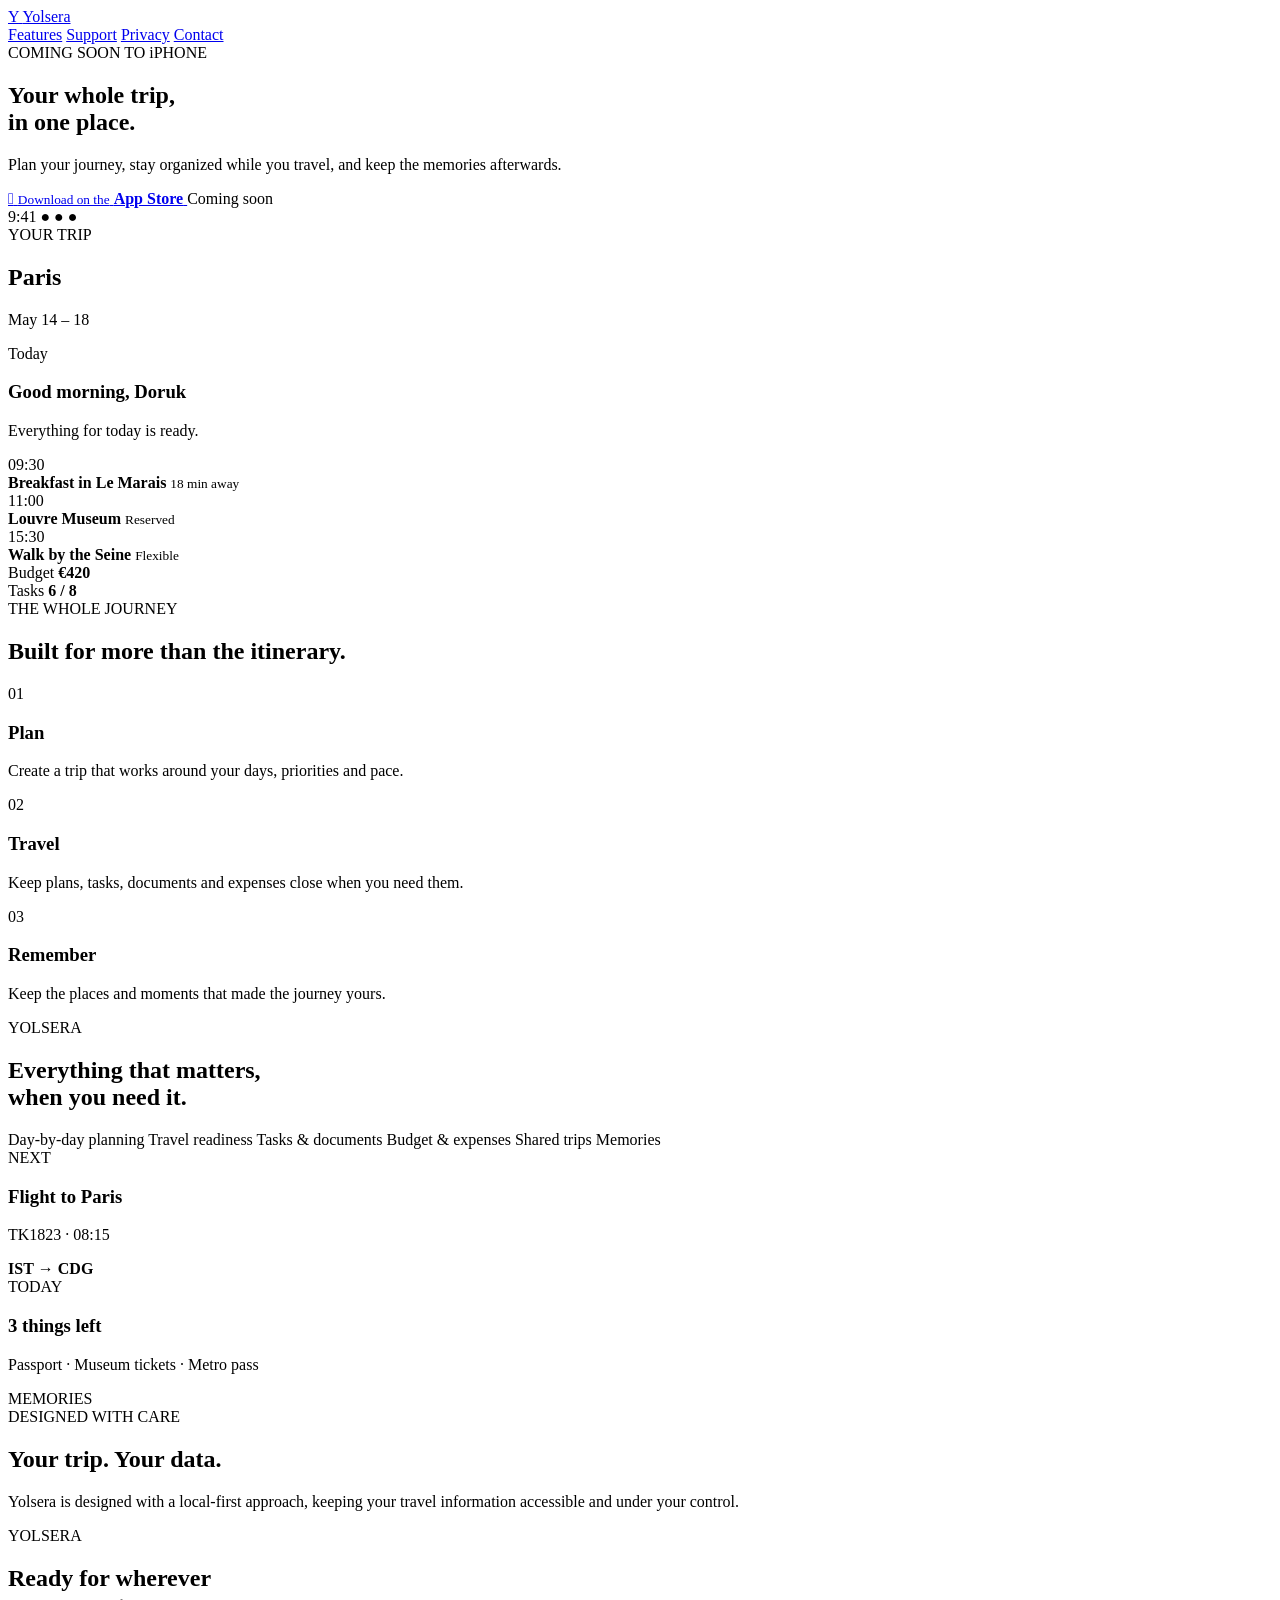
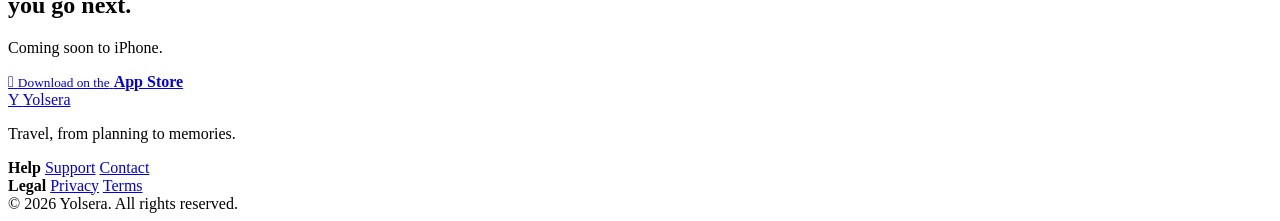
==== index.html @ d7d3f6f5 "Create index.html" ====
<!doctype html>
<html lang="en">
<head>
  <meta charset="utf-8" />
  <meta name="viewport" content="width=device-width, initial-scale=1" />
  <meta name="description" content="Yolsera helps you plan, organize and remember your whole journey." />
  <meta name="theme-color" content="#0A84FF" />

  <title>Yolsera — Your whole trip, in one place.</title>

  <link rel="stylesheet" href="styles.css" />
</head>

<body>
  <header class="site-header">
    <div class="container nav">
      <a class="brand" href="#">
        <span class="brand-mark">Y</span>
        <span>Yolsera</span>
      </a>

      <nav>
        <a href="#features">Features</a>
        <a href="support/">Support</a>
        <a href="privacy/">Privacy</a>
        <a href="contact/">Contact</a>
      </nav>
    </div>
  </header>

  <main>
    <section class="hero">
      <div class="container hero-grid">
        <div class="hero-copy">
          <div class="eyebrow">COMING SOON TO iPHONE</div>

          <h1>Your whole trip,<br />in one place.</h1>

          <p class="hero-text">
            Plan your journey, stay organized while you travel,
            and keep the memories afterwards.
          </p>

          <div class="hero-actions">
            <a class="app-store-badge" href="#" aria-label="Coming soon on the App Store">
              <span class="apple"></span>
              <span>
                <small>Download on the</small>
                <strong>App Store</strong>
              </span>
            </a>

            <span class="coming-soon">Coming soon</span>
          </div>
        </div>

        <div class="hero-device">
          <div class="phone">
            <div class="phone-island"></div>

            <div class="screen">
              <div class="fake-status">
                <span>9:41</span>
                <span>● ● ●</span>
              </div>

              <div class="fake-header">
                <span class="fake-label">YOUR TRIP</span>
                <h2>Paris</h2>
                <p>May 14 – 18</p>
              </div>

              <div class="hero-trip-card">
                <span class="chip">Today</span>
                <h3>Good morning, Doruk</h3>
                <p>Everything for today is ready.</p>
              </div>

              <div class="timeline">
                <div class="timeline-item">
                  <span class="time">09:30</span>
                  <div>
                    <strong>Breakfast in Le Marais</strong>
                    <small>18 min away</small>
                  </div>
                </div>

                <div class="timeline-item">
                  <span class="time">11:00</span>
                  <div>
                    <strong>Louvre Museum</strong>
                    <small>Reserved</small>
                  </div>
                </div>

                <div class="timeline-item">
                  <span class="time">15:30</span>
                  <div>
                    <strong>Walk by the Seine</strong>
                    <small>Flexible</small>
                  </div>
                </div>
              </div>

              <div class="mini-cards">
                <div>
                  <span>Budget</span>
                  <strong>€420</strong>
                </div>
                <div>
                  <span>Tasks</span>
                  <strong>6 / 8</strong>
                </div>
              </div>
            </div>
          </div>
        </div>
      </div>
    </section>

    <section class="journey section">
      <div class="container">
        <div class="section-heading">
          <span class="eyebrow">THE WHOLE JOURNEY</span>
          <h2>Built for more than the itinerary.</h2>
        </div>

        <div class="journey-grid">
          <article>
            <div class="feature-number">01</div>
            <h3>Plan</h3>
            <p>
              Create a trip that works around your days,
              priorities and pace.
            </p>
          </article>

          <article>
            <div class="feature-number">02</div>
            <h3>Travel</h3>
            <p>
              Keep plans, tasks, documents and expenses
              close when you need them.
            </p>
          </article>

          <article>
            <div class="feature-number">03</div>
            <h3>Remember</h3>
            <p>
              Keep the places and moments that made
              the journey yours.
            </p>
          </article>
        </div>
      </div>
    </section>

    <section class="preview section" id="features">
      <div class="container">
        <div class="preview-shell">
          <div class="preview-copy">
            <span class="eyebrow">YOLSERA</span>

            <h2>
              Everything that matters,<br />
              when you need it.
            </h2>

            <div class="feature-list">
              <span>Day-by-day planning</span>
              <span>Travel readiness</span>
              <span>Tasks & documents</span>
              <span>Budget & expenses</span>
              <span>Shared trips</span>
              <span>Memories</span>
            </div>
          </div>

          <div class="preview-stack">
            <div class="preview-card card-one">
              <span class="tiny-label">NEXT</span>
              <h3>Flight to Paris</h3>
              <p>TK1823 · 08:15</p>
              <div class="route">
                <strong>IST</strong>
                <span>→</span>
                <strong>CDG</strong>
              </div>
            </div>

            <div class="preview-card card-two">
              <span class="tiny-label">TODAY</span>
              <h3>3 things left</h3>
              <p>Passport · Museum tickets · Metro pass</p>
            </div>

            <div class="preview-card card-three">
              <span class="tiny-label">MEMORIES</span>
              <div class="photo-grid">
                <div></div>
                <div></div>
                <div></div>
                <div></div>
              </div>
            </div>
          </div>
        </div>
      </div>
    </section>

    <section class="privacy section">
      <div class="container privacy-inner">
        <span class="eyebrow">DESIGNED WITH CARE</span>

        <h2>Your trip. Your data.</h2>

        <p>
          Yolsera is designed with a local-first approach,
          keeping your travel information accessible and under your control.
        </p>
      </div>
    </section>

    <section class="cta section">
      <div class="container cta-inner">
        <span class="eyebrow">YOLSERA</span>

        <h2>Ready for wherever<br />you go next.</h2>

        <p>Coming soon to iPhone.</p>

        <a class="app-store-badge" href="#">
          <span class="apple"></span>
          <span>
            <small>Download on the</small>
            <strong>App Store</strong>
          </span>
        </a>
      </div>
    </section>
  </main>

  <footer>
    <div class="container footer-grid">
      <div>
        <a class="brand footer-brand" href="#">
          <span class="brand-mark">Y</span>
          <span>Yolsera</span>
        </a>

        <p>Travel, from planning to memories.</p>
      </div>

      <div class="footer-links">
        <div>
          <strong>Help</strong>
          <a href="support/">Support</a>
          <a href="contact/">Contact</a>
        </div>

        <div>
          <strong>Legal</strong>
          <a href="privacy/">Privacy</a>
          <a href="terms/">Terms</a>
        </div>
      </div>
    </div>

    <div class="container copyright">
      © 2026 Yolsera. All rights reserved.
    </div>
  </footer>
</body>
</html>
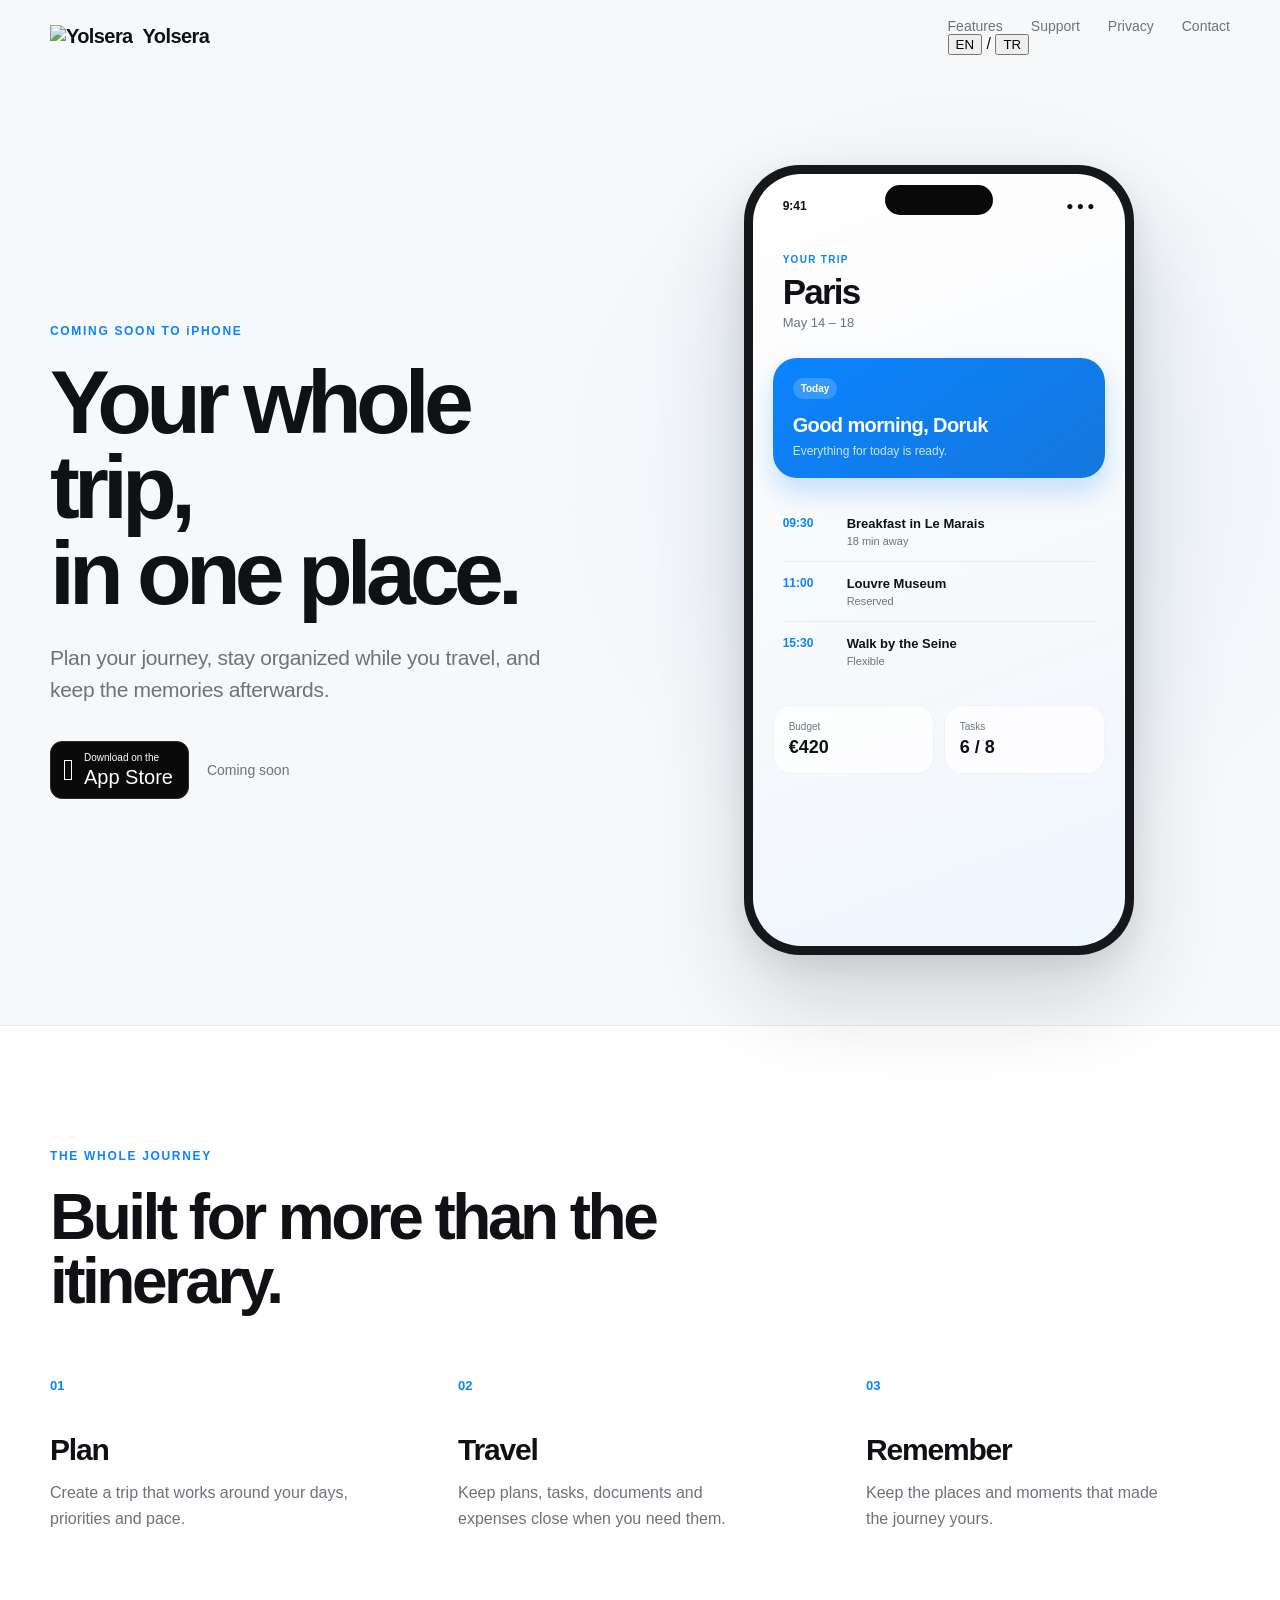
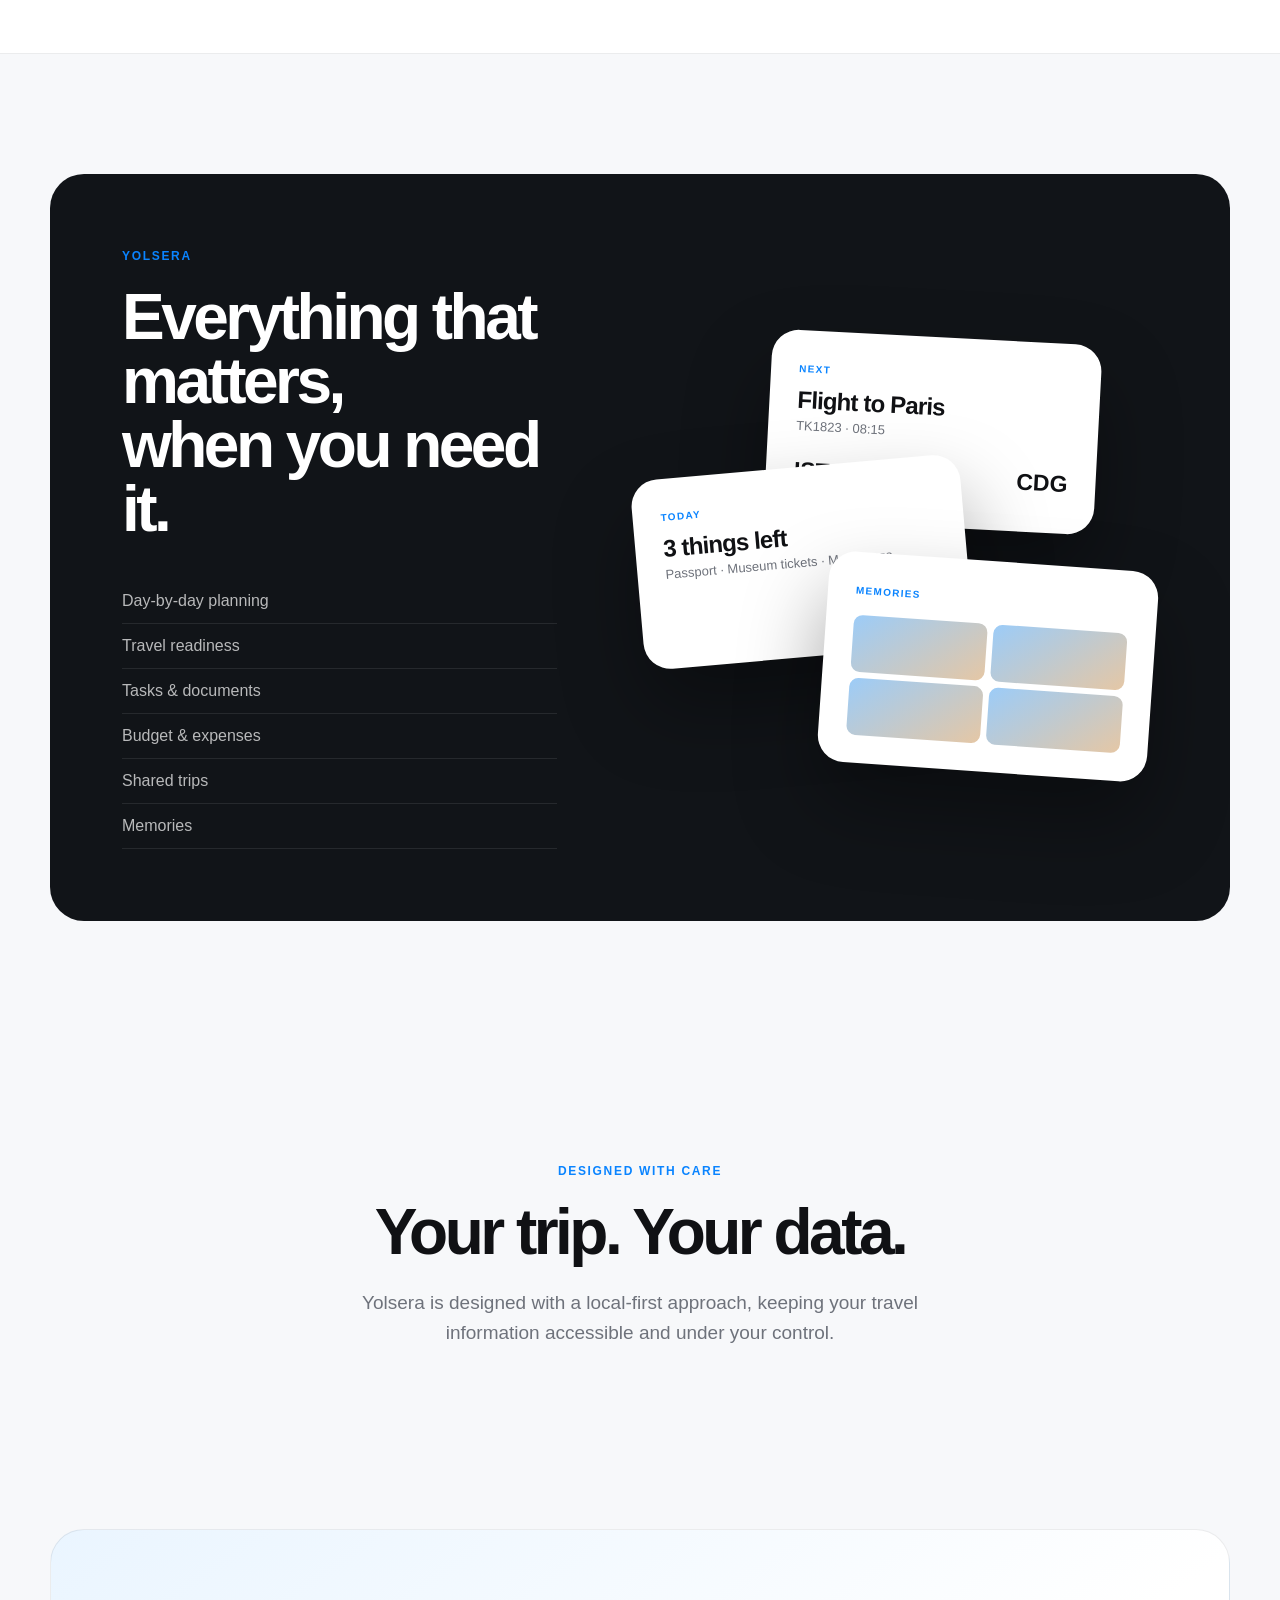
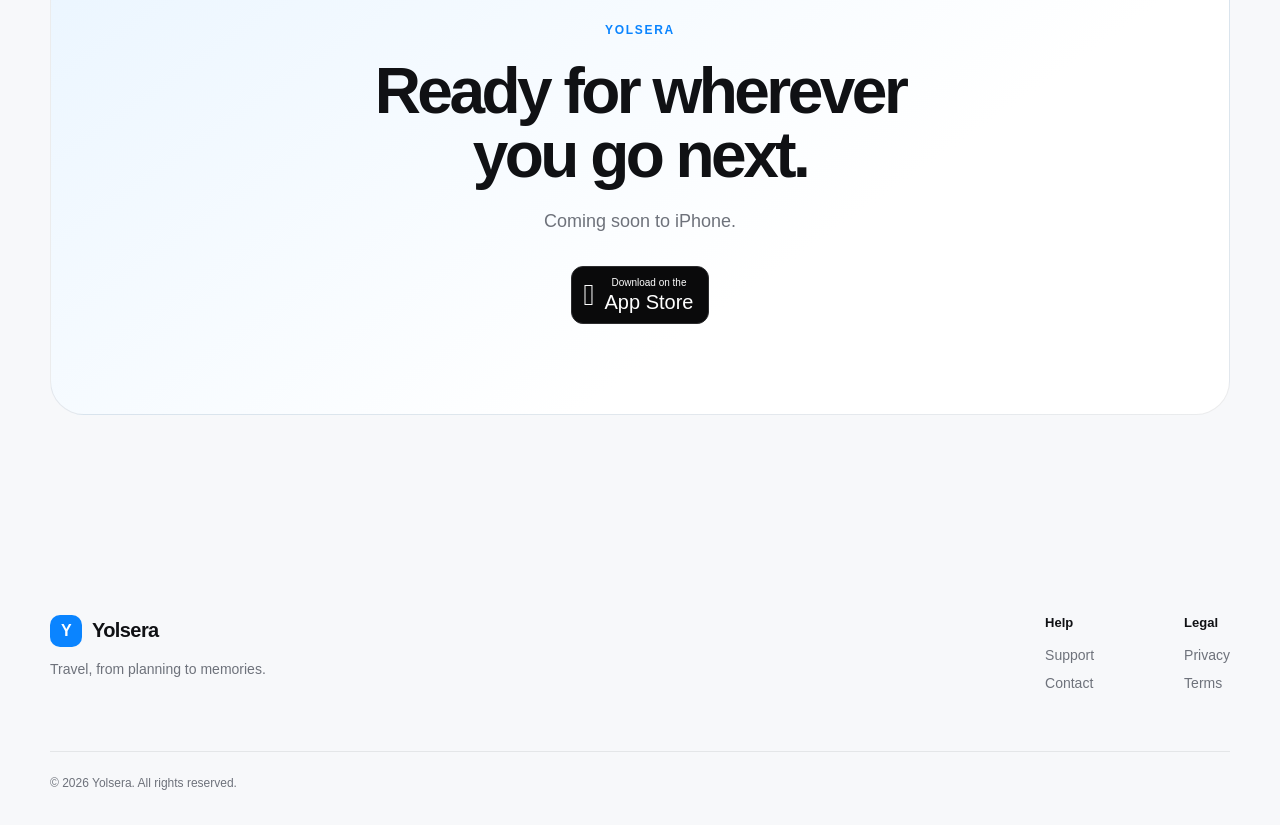
==== commit 3330a982: "Update index.html" ====
--- a/index.html
+++ b/index.html
@@ -12,21 +12,42 @@
 </head>
 
 <body>
-  <header class="site-header">
-    <div class="container nav">
-      <a class="brand" href="#">
-        <span class="brand-mark">Y</span>
-        <span>Yolsera</span>
-      </a>
-
+<header class="site-header">
+  <div class="container nav">
+
+    <a class="brand" href="#">
+      <picture>
+        <source
+          srcset="assets/yolsera-icon-dark.png"
+          media="(prefers-color-scheme: dark)"
+        />
+        <img
+          class="brand-logo"
+          src="assets/yolsera-icon-light.png"
+          alt="Yolsera"
+        />
+      </picture>
+
+      <span>Yolsera</span>
+    </a>
+
+    <div class="nav-right">
       <nav>
-        <a href="#features">Features</a>
-        <a href="support/">Support</a>
-        <a href="privacy/">Privacy</a>
-        <a href="contact/">Contact</a>
+        <a href="#features" data-i18n="navFeatures">Features</a>
+        <a href="support/" data-i18n="navSupport">Support</a>
+        <a href="privacy/" data-i18n="navPrivacy">Privacy</a>
+        <a href="contact/" data-i18n="navContact">Contact</a>
       </nav>
+
+      <div class="language-switch" aria-label="Language">
+        <button type="button" data-language="en">EN</button>
+        <span>/</span>
+        <button type="button" data-language="tr">TR</button>
+      </div>
     </div>
-  </header>
+
+  </div>
+</header>
 
   <main>
     <section class="hero">
--- a/styles.css
+++ b/styles.css
@@ -0,0 +1,728 @@
+:root {
+  --bg: #f7f8fa;
+  --surface: rgba(255, 255, 255, 0.8);
+  --surface-solid: #ffffff;
+  --text: #101114;
+  --muted: #6e727b;
+  --line: rgba(10, 15, 25, 0.08);
+  --blue: #0a84ff;
+  --blue-soft: rgba(10, 132, 255, 0.11);
+  --max-width: 1180px;
+  --radius-xl: 34px;
+  --radius-lg: 24px;
+  --radius-md: 18px;
+}
+
+* {
+  box-sizing: border-box;
+}
+
+html {
+  scroll-behavior: smooth;
+}
+
+body {
+  margin: 0;
+  background:
+    radial-gradient(circle at 75% 12%, rgba(10, 132, 255, 0.07), transparent 26rem),
+    var(--bg);
+  color: var(--text);
+  font-family:
+    -apple-system,
+    BlinkMacSystemFont,
+    "SF Pro Display",
+    "SF Pro Text",
+    "Helvetica Neue",
+    Arial,
+    sans-serif;
+  -webkit-font-smoothing: antialiased;
+}
+
+a {
+  color: inherit;
+  text-decoration: none;
+}
+
+.container {
+  width: min(calc(100% - 40px), var(--max-width));
+  margin-inline: auto;
+}
+
+.site-header {
+  position: sticky;
+  top: 0;
+  z-index: 30;
+  backdrop-filter: blur(20px);
+  background: rgba(247, 248, 250, 0.72);
+  border-bottom: 1px solid transparent;
+}
+
+.nav {
+  height: 72px;
+  display: flex;
+  align-items: center;
+  justify-content: space-between;
+}
+
+.brand {
+  display: inline-flex;
+  align-items: center;
+  gap: 10px;
+  font-weight: 700;
+  letter-spacing: -0.03em;
+  font-size: 20px;
+}
+
+.brand-mark {
+  width: 32px;
+  height: 32px;
+  display: grid;
+  place-items: center;
+  border-radius: 10px;
+  color: white;
+  background: var(--blue);
+  font-size: 16px;
+}
+
+nav {
+  display: flex;
+  gap: 28px;
+  font-size: 14px;
+  color: var(--muted);
+}
+
+nav a {
+  transition: color 150ms ease;
+}
+
+nav a:hover {
+  color: var(--text);
+}
+
+.hero {
+  padding: 92px 0 70px;
+}
+
+.hero-grid {
+  display: grid;
+  grid-template-columns: 0.95fr 1.05fr;
+  min-height: 680px;
+  align-items: center;
+  gap: 70px;
+}
+
+.eyebrow {
+  display: inline-block;
+  font-size: 12px;
+  font-weight: 700;
+  letter-spacing: 0.14em;
+  color: var(--blue);
+  margin-bottom: 22px;
+}
+
+h1,
+h2,
+h3,
+p {
+  margin-top: 0;
+}
+
+h1 {
+  max-width: 680px;
+  margin-bottom: 26px;
+  font-size: clamp(58px, 7vw, 92px);
+  line-height: 0.95;
+  letter-spacing: -0.065em;
+  font-weight: 720;
+}
+
+.hero-text {
+  max-width: 580px;
+  margin-bottom: 34px;
+  color: var(--muted);
+  font-size: 21px;
+  line-height: 1.55;
+  letter-spacing: -0.015em;
+}
+
+.hero-actions {
+  display: flex;
+  align-items: center;
+  gap: 18px;
+}
+
+.app-store-badge {
+  width: max-content;
+  height: 58px;
+  padding: 8px 15px 8px 12px;
+  display: inline-flex;
+  align-items: center;
+  gap: 10px;
+  color: white;
+  background: #0a0a0b;
+  border-radius: 12px;
+  border: 1px solid #2c2c2e;
+}
+
+.apple {
+  font-size: 30px;
+  line-height: 1;
+}
+
+.app-store-badge span:last-child {
+  display: flex;
+  flex-direction: column;
+  line-height: 1;
+}
+
+.app-store-badge small {
+  font-size: 10px;
+  margin-bottom: 4px;
+}
+
+.app-store-badge strong {
+  font-size: 20px;
+  font-weight: 500;
+}
+
+.coming-soon {
+  font-size: 14px;
+  color: var(--muted);
+}
+
+.hero-device {
+  display: flex;
+  align-items: center;
+  justify-content: center;
+}
+
+.phone {
+  width: min(100%, 390px);
+  aspect-ratio: 390 / 790;
+  padding: 9px;
+  border-radius: 56px;
+  background: #16171a;
+  box-shadow:
+    0 45px 90px rgba(15, 25, 40, 0.16),
+    0 10px 28px rgba(15, 25, 40, 0.08);
+  position: relative;
+}
+
+.phone-island {
+  position: absolute;
+  top: 20px;
+  left: 50%;
+  transform: translateX(-50%);
+  width: 108px;
+  height: 30px;
+  border-radius: 30px;
+  background: #090909;
+  z-index: 4;
+}
+
+.screen {
+  height: 100%;
+  overflow: hidden;
+  border-radius: 48px;
+  padding: 20px 20px 26px;
+  background:
+    linear-gradient(160deg, #ffffff 0%, #f6f8fb 62%, #eef6ff 100%);
+}
+
+.fake-status {
+  display: flex;
+  justify-content: space-between;
+  padding: 5px 10px 32px;
+  font-size: 12px;
+  font-weight: 600;
+}
+
+.fake-header {
+  padding: 4px 10px 15px;
+}
+
+.fake-label,
+.tiny-label {
+  color: var(--blue);
+  font-size: 10px;
+  font-weight: 700;
+  letter-spacing: 0.13em;
+}
+
+.fake-header h2 {
+  margin: 5px 0 3px;
+  font-size: 35px;
+  letter-spacing: -0.05em;
+}
+
+.fake-header p {
+  color: var(--muted);
+  font-size: 13px;
+}
+
+.hero-trip-card {
+  padding: 20px;
+  border-radius: 24px;
+  color: white;
+  background:
+    linear-gradient(145deg, #0a84ff, #1577dd);
+  box-shadow: 0 14px 28px rgba(10, 132, 255, 0.23);
+}
+
+.chip {
+  display: inline-block;
+  padding: 5px 8px;
+  margin-bottom: 15px;
+  border-radius: 30px;
+  font-size: 10px;
+  font-weight: 700;
+  background: rgba(255, 255, 255, 0.18);
+}
+
+.hero-trip-card h3 {
+  margin-bottom: 7px;
+  font-size: 20px;
+  letter-spacing: -0.03em;
+}
+
+.hero-trip-card p {
+  margin: 0;
+  color: rgba(255, 255, 255, 0.78);
+  font-size: 12px;
+}
+
+.timeline {
+  margin: 18px 0;
+  padding: 6px 10px;
+}
+
+.timeline-item {
+  display: grid;
+  grid-template-columns: 52px 1fr;
+  gap: 12px;
+  padding: 14px 0;
+  border-bottom: 1px solid rgba(0, 0, 0, 0.055);
+}
+
+.timeline-item:last-child {
+  border-bottom: none;
+}
+
+.time {
+  color: var(--blue);
+  font-size: 12px;
+  font-weight: 650;
+}
+
+.timeline-item strong,
+.timeline-item small {
+  display: block;
+}
+
+.timeline-item strong {
+  font-size: 13px;
+}
+
+.timeline-item small {
+  margin-top: 4px;
+  color: var(--muted);
+  font-size: 11px;
+}
+
+.mini-cards {
+  display: grid;
+  grid-template-columns: 1fr 1fr;
+  gap: 10px;
+}
+
+.mini-cards div {
+  padding: 15px;
+  border-radius: 18px;
+  background: rgba(255, 255, 255, 0.78);
+  border: 1px solid rgba(0, 0, 0, 0.045);
+}
+
+.mini-cards span,
+.mini-cards strong {
+  display: block;
+}
+
+.mini-cards span {
+  margin-bottom: 5px;
+  color: var(--muted);
+  font-size: 10px;
+}
+
+.mini-cards strong {
+  font-size: 18px;
+}
+
+.section {
+  padding: 120px 0;
+}
+
+.section-heading {
+  max-width: 700px;
+  margin-bottom: 65px;
+}
+
+.section-heading h2,
+.preview-copy h2,
+.privacy h2,
+.cta h2 {
+  margin-bottom: 0;
+  font-size: clamp(42px, 5vw, 66px);
+  line-height: 1;
+  letter-spacing: -0.055em;
+}
+
+.journey {
+  background: var(--surface-solid);
+  border-top: 1px solid var(--line);
+  border-bottom: 1px solid var(--line);
+}
+
+.journey-grid {
+  display: grid;
+  grid-template-columns: repeat(3, 1fr);
+  gap: 44px;
+}
+
+.journey article {
+  padding-right: 30px;
+}
+
+.feature-number {
+  margin-bottom: 40px;
+  color: var(--blue);
+  font-size: 13px;
+  font-weight: 700;
+}
+
+.journey h3 {
+  margin-bottom: 13px;
+  font-size: 30px;
+  letter-spacing: -0.04em;
+}
+
+.journey p {
+  max-width: 310px;
+  margin-bottom: 0;
+  color: var(--muted);
+  line-height: 1.65;
+}
+
+.preview-shell {
+  min-height: 610px;
+  padding: 72px;
+  display: grid;
+  grid-template-columns: 0.9fr 1.1fr;
+  gap: 70px;
+  align-items: center;
+  overflow: hidden;
+  border-radius: var(--radius-xl);
+  background: #111418;
+  color: white;
+}
+
+.preview-copy h2 {
+  margin-bottom: 38px;
+}
+
+.feature-list {
+  display: flex;
+  flex-direction: column;
+}
+
+.feature-list span {
+  padding: 13px 0;
+  color: rgba(255, 255, 255, 0.7);
+  border-bottom: 1px solid rgba(255, 255, 255, 0.09);
+}
+
+.preview-stack {
+  position: relative;
+  min-height: 450px;
+}
+
+.preview-card {
+  width: 330px;
+  min-height: 190px;
+  position: absolute;
+  padding: 28px;
+  border-radius: 27px;
+  color: var(--text);
+  background: white;
+  box-shadow: 0 40px 80px rgba(0, 0, 0, 0.35);
+}
+
+.preview-card h3 {
+  margin: 10px 0 4px;
+  font-size: 24px;
+  letter-spacing: -0.035em;
+}
+
+.preview-card p {
+  color: var(--muted);
+  font-size: 13px;
+}
+
+.card-one {
+  top: 15px;
+  right: 60px;
+  transform: rotate(3deg);
+}
+
+.card-two {
+  top: 145px;
+  left: 10px;
+  transform: rotate(-5deg);
+}
+
+.card-three {
+  right: 5px;
+  bottom: 0;
+  transform: rotate(4deg);
+}
+
+.route {
+  margin-top: 24px;
+  display: flex;
+  justify-content: space-between;
+  font-size: 23px;
+}
+
+.photo-grid {
+  margin-top: 17px;
+  display: grid;
+  grid-template-columns: 1fr 1fr;
+  gap: 6px;
+}
+
+.photo-grid div {
+  height: 57px;
+  border-radius: 9px;
+  background:
+    linear-gradient(145deg, #9cccf8, #e5c7a5);
+}
+
+.privacy {
+  text-align: center;
+}
+
+.privacy-inner {
+  max-width: 750px;
+}
+
+.privacy h2 {
+  margin-bottom: 24px;
+}
+
+.privacy p {
+  max-width: 620px;
+  margin: 0 auto;
+  color: var(--muted);
+  font-size: 19px;
+  line-height: 1.6;
+}
+
+.cta {
+  padding-top: 60px;
+}
+
+.cta-inner {
+  padding: 90px 40px;
+  text-align: center;
+  border-radius: var(--radius-xl);
+  background:
+    linear-gradient(145deg, #eaf5ff 0%, #ffffff 65%);
+  border: 1px solid var(--line);
+}
+
+.cta h2 {
+  margin-bottom: 24px;
+}
+
+.cta p {
+  color: var(--muted);
+  font-size: 18px;
+}
+
+.cta .app-store-badge {
+  margin-top: 16px;
+}
+
+footer {
+  padding: 80px 0 35px;
+}
+
+.footer-grid {
+  padding-bottom: 60px;
+  display: flex;
+  justify-content: space-between;
+  border-bottom: 1px solid var(--line);
+}
+
+.footer-brand {
+  margin-bottom: 14px;
+}
+
+.footer-grid p {
+  color: var(--muted);
+  font-size: 14px;
+}
+
+.footer-links {
+  display: flex;
+  gap: 90px;
+}
+
+.footer-links div {
+  display: flex;
+  flex-direction: column;
+  gap: 12px;
+}
+
+.footer-links strong {
+  margin-bottom: 5px;
+  font-size: 13px;
+}
+
+.footer-links a {
+  color: var(--muted);
+  font-size: 14px;
+}
+
+.copyright {
+  padding-top: 24px;
+  color: var(--muted);
+  font-size: 12px;
+}
+
+@media (max-width: 900px) {
+  nav {
+    display: none;
+  }
+
+  .hero {
+    padding-top: 60px;
+  }
+
+  .hero-grid {
+    grid-template-columns: 1fr;
+    gap: 65px;
+    text-align: center;
+  }
+
+  .hero-copy {
+    display: flex;
+    flex-direction: column;
+    align-items: center;
+  }
+
+  h1 {
+    font-size: clamp(55px, 14vw, 78px);
+  }
+
+  .hero-text {
+    font-size: 18px;
+  }
+
+  .phone {
+    width: min(86vw, 380px);
+  }
+
+  .journey-grid,
+  .preview-shell {
+    grid-template-columns: 1fr;
+  }
+
+  .journey-grid {
+    gap: 60px;
+  }
+
+  .preview-shell {
+    padding: 52px 28px 40px;
+  }
+
+  .preview-stack {
+    min-height: 470px;
+  }
+
+  .footer-grid {
+    gap: 50px;
+    flex-direction: column;
+  }
+}
+
+@media (max-width: 560px) {
+  .container {
+    width: min(calc(100% - 28px), var(--max-width));
+  }
+
+  .hero {
+    padding-top: 45px;
+  }
+
+  h1 {
+    font-size: 52px;
+  }
+
+  .hero-actions {
+    flex-direction: column;
+  }
+
+  .section {
+    padding: 90px 0;
+  }
+
+  .journey-grid {
+    grid-template-columns: 1fr;
+  }
+
+  .preview-card {
+    width: min(280px, 80vw);
+  }
+
+  .card-one {
+    right: 0;
+  }
+
+  .card-two {
+    left: 0;
+  }
+
+  .footer-links {
+    gap: 50px;
+  }
+}
+
+@media (prefers-color-scheme: dark) {
+  :root {
+    --bg: #090b0e;
+    --surface: rgba(20, 22, 26, 0.8);
+    --surface-solid: #0f1115;
+    --text: #f5f6f7;
+    --muted: #979ca5;
+    --line: rgba(255, 255, 255, 0.08);
+  }
+
+  body {
+    background:
+      radial-gradient(circle at 75% 12%, rgba(10, 132, 255, 0.11), transparent 26rem),
+      var(--bg);
+  }
+
+  .site-header {
+    background: rgba(9, 11, 14, 0.72);
+  }
+
+  .screen {
+    color: #101114;
+  }
+
+  .cta-inner {
+    background:
+      linear-gradient(145deg, #111a24 0%, #0e1014 70%);
+  }
+}
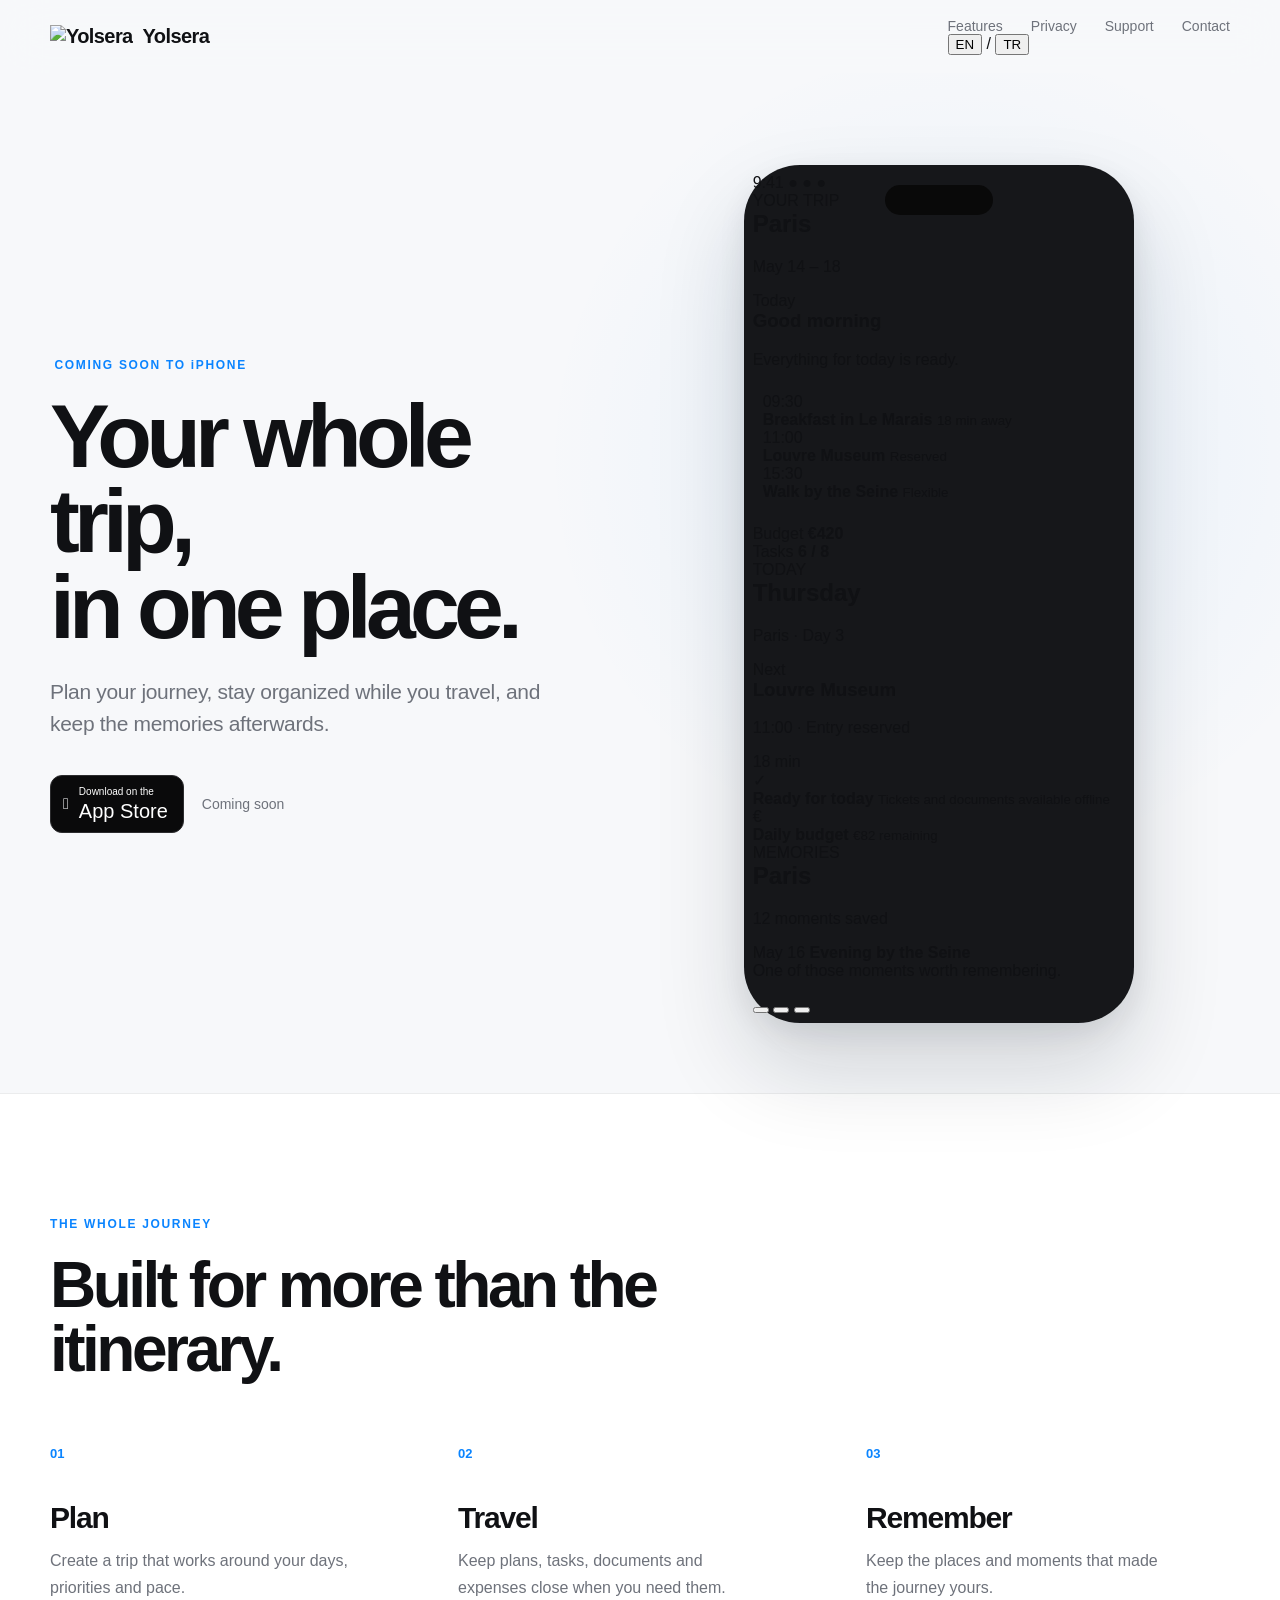
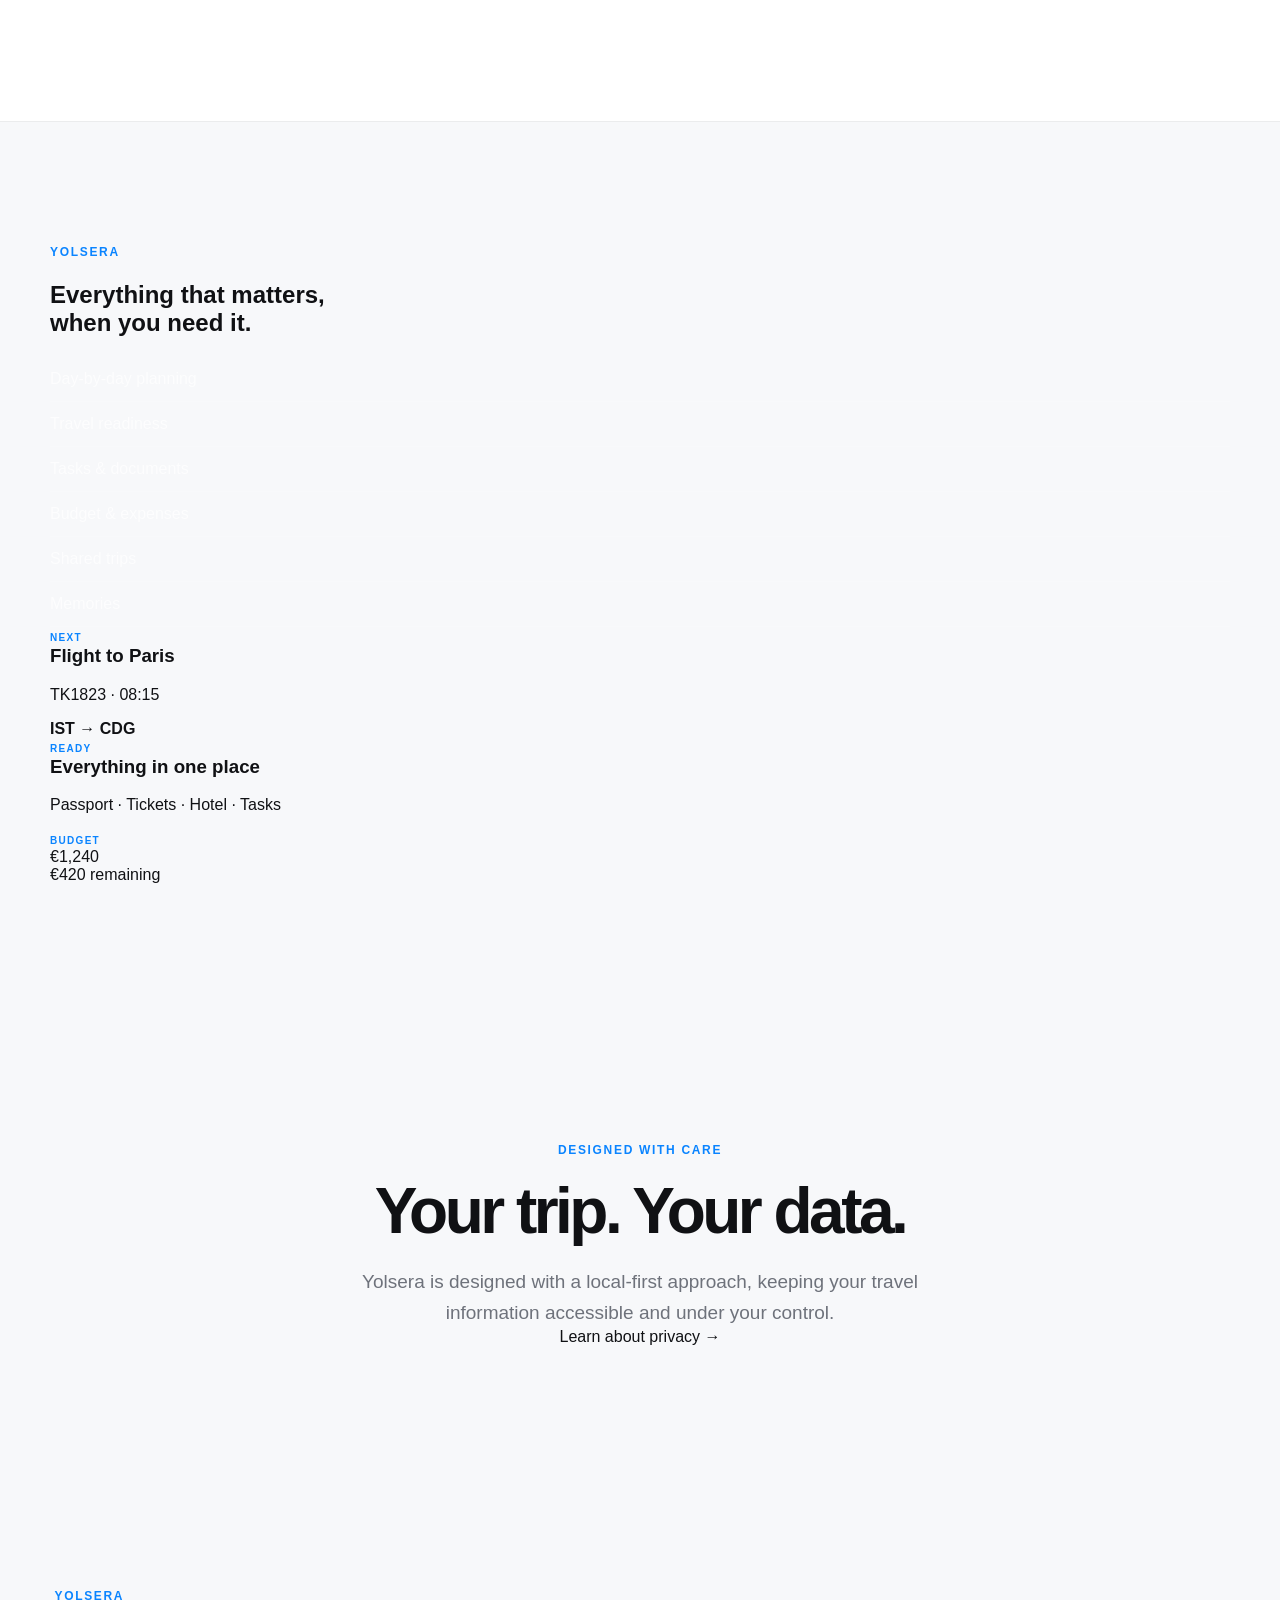
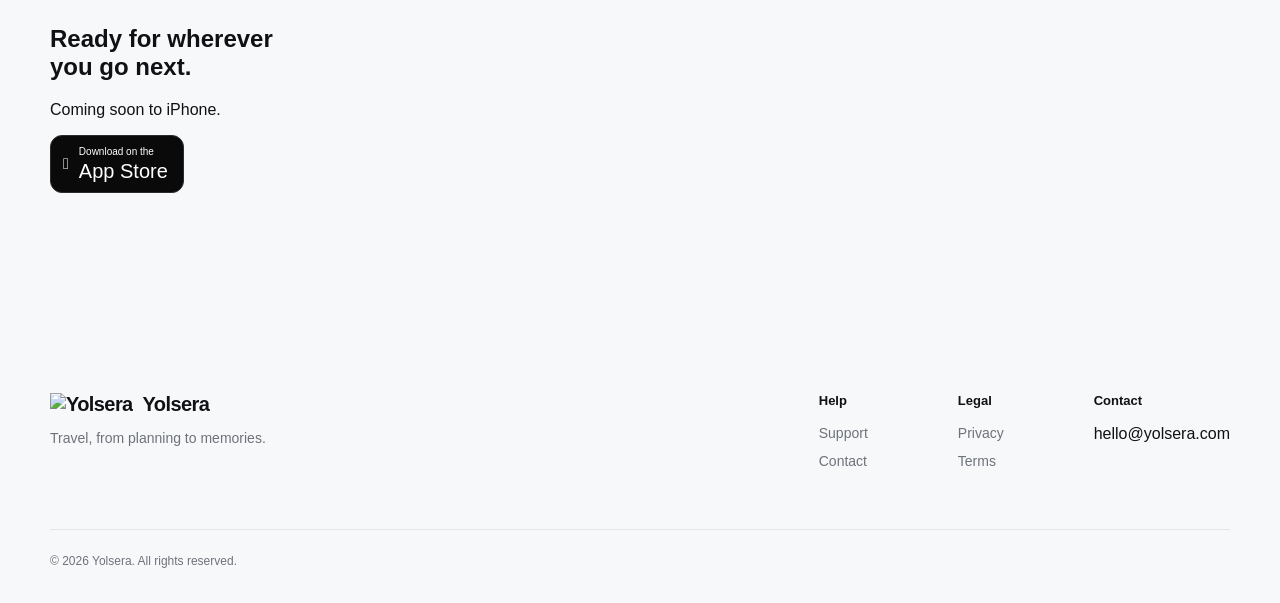
==== commit ff67aada: "Update index.html" ====
--- a/index.html
+++ b/index.html
@@ -3,294 +3,663 @@
 <head>
   <meta charset="utf-8" />
   <meta name="viewport" content="width=device-width, initial-scale=1" />
-  <meta name="description" content="Yolsera helps you plan, organize and remember your whole journey." />
+
+  <title>Yolsera — Your whole trip, in one place.</title>
+
+  <meta
+    name="description"
+    content="Plan your journey, stay organized while you travel, and keep the memories afterwards with Yolsera."
+  />
+
   <meta name="theme-color" content="#0A84FF" />
 
-  <title>Yolsera — Your whole trip, in one place.</title>
+  <link
+    rel="icon"
+    type="image/png"
+    href="assets/yolsera-icon-light.png"
+  />
+
+  <link
+    rel="apple-touch-icon"
+    href="assets/yolsera-icon-light.png"
+  />
 
   <link rel="stylesheet" href="styles.css" />
 </head>
 
 <body>
-<header class="site-header">
-  <div class="container nav">
-
-    <a class="brand" href="#">
-      <picture>
-        <source
-          srcset="assets/yolsera-icon-dark.png"
-          media="(prefers-color-scheme: dark)"
-        />
-        <img
-          class="brand-logo"
-          src="assets/yolsera-icon-light.png"
-          alt="Yolsera"
-        />
-      </picture>
-
-      <span>Yolsera</span>
-    </a>
-
-    <div class="nav-right">
-      <nav>
-        <a href="#features" data-i18n="navFeatures">Features</a>
-        <a href="support/" data-i18n="navSupport">Support</a>
-        <a href="privacy/" data-i18n="navPrivacy">Privacy</a>
-        <a href="contact/" data-i18n="navContact">Contact</a>
-      </nav>
-
-      <div class="language-switch" aria-label="Language">
-        <button type="button" data-language="en">EN</button>
-        <span>/</span>
-        <button type="button" data-language="tr">TR</button>
+
+  <!-- HEADER -->
+  <header class="site-header">
+    <div class="container nav">
+
+      <a class="brand" href="#">
+        <picture>
+          <source
+            srcset="assets/yolsera-icon-dark.png"
+            media="(prefers-color-scheme: dark)"
+          />
+
+          <img
+            class="brand-logo"
+            src="assets/yolsera-icon-light.png"
+            alt="Yolsera"
+          />
+        </picture>
+
+        <span>Yolsera</span>
+      </a>
+
+      <div class="nav-right">
+
+        <nav class="desktop-nav">
+          <a href="#journey" data-i18n="navFeatures">Features</a>
+          <a href="#privacy" data-i18n="navPrivacy">Privacy</a>
+          <a href="#support" data-i18n="navSupport">Support</a>
+          <a href="#contact" data-i18n="navContact">Contact</a>
+        </nav>
+
+        <div class="language-switch" aria-label="Language">
+          <button type="button" data-language="en">EN</button>
+          <span>/</span>
+          <button type="button" data-language="tr">TR</button>
+        </div>
+
       </div>
     </div>
-
-  </div>
-</header>
+  </header>
+
 
   <main>
+
+    <!-- HERO -->
     <section class="hero">
       <div class="container hero-grid">
+
         <div class="hero-copy">
-          <div class="eyebrow">COMING SOON TO iPHONE</div>
-
-          <h1>Your whole trip,<br />in one place.</h1>
-
-          <p class="hero-text">
+
+          <picture>
+            <source
+              srcset="assets/yolsera-icon-dark.png"
+              media="(prefers-color-scheme: dark)"
+            />
+
+            <img
+              class="hero-app-icon"
+              src="assets/yolsera-icon-light.png"
+              alt=""
+            />
+          </picture>
+
+          <div class="eyebrow" data-i18n="heroEyebrow">
+            COMING SOON TO iPHONE
+          </div>
+
+          <h1 data-i18n="heroTitle">
+            Your whole trip,<br />
+            in one place.
+          </h1>
+
+          <p class="hero-text" data-i18n="heroDescription">
             Plan your journey, stay organized while you travel,
             and keep the memories afterwards.
           </p>
 
           <div class="hero-actions">
-            <a class="app-store-badge" href="#" aria-label="Coming soon on the App Store">
-              <span class="apple"></span>
-              <span>
-                <small>Download on the</small>
+
+            <a
+              class="app-store-badge"
+              href="#"
+              aria-label="Coming soon on the App Store"
+              onclick="return false;"
+            >
+              <span class="apple-symbol"></span>
+
+              <span class="app-store-copy">
+                <small data-i18n="appStoreSmall">
+                  Download on the
+                </small>
+
                 <strong>App Store</strong>
               </span>
             </a>
 
-            <span class="coming-soon">Coming soon</span>
+            <span class="coming-soon" data-i18n="comingSoon">
+              Coming soon
+            </span>
+
           </div>
         </div>
 
+
+        <!-- PHONE -->
         <div class="hero-device">
+
           <div class="phone">
+
             <div class="phone-island"></div>
 
-            <div class="screen">
-              <div class="fake-status">
+            <div class="phone-screen">
+
+              <div class="status-bar">
                 <span>9:41</span>
                 <span>● ● ●</span>
               </div>
 
-              <div class="fake-header">
-                <span class="fake-label">YOUR TRIP</span>
-                <h2>Paris</h2>
-                <p>May 14 – 18</p>
+
+              <!-- SCREEN 1 -->
+              <div class="demo-screen active" data-demo-screen="0">
+
+                <div class="demo-header">
+                  <span class="demo-eyebrow">YOUR TRIP</span>
+                  <h2>Paris</h2>
+                  <p>May 14 – 18</p>
+                </div>
+
+                <div class="blue-card">
+                  <span class="small-chip">Today</span>
+
+                  <h3>Good morning</h3>
+
+                  <p>
+                    Everything for today is ready.
+                  </p>
+                </div>
+
+                <div class="timeline">
+
+                  <div class="timeline-row">
+                    <span class="timeline-time">09:30</span>
+
+                    <div>
+                      <strong>Breakfast in Le Marais</strong>
+                      <small>18 min away</small>
+                    </div>
+                  </div>
+
+                  <div class="timeline-row">
+                    <span class="timeline-time">11:00</span>
+
+                    <div>
+                      <strong>Louvre Museum</strong>
+                      <small>Reserved</small>
+                    </div>
+                  </div>
+
+                  <div class="timeline-row">
+                    <span class="timeline-time">15:30</span>
+
+                    <div>
+                      <strong>Walk by the Seine</strong>
+                      <small>Flexible</small>
+                    </div>
+                  </div>
+
+                </div>
+
+                <div class="mini-grid">
+                  <div class="mini-card">
+                    <span>Budget</span>
+                    <strong>€420</strong>
+                  </div>
+
+                  <div class="mini-card">
+                    <span>Tasks</span>
+                    <strong>6 / 8</strong>
+                  </div>
+                </div>
+
               </div>
 
-              <div class="hero-trip-card">
-                <span class="chip">Today</span>
-                <h3>Good morning, Doruk</h3>
-                <p>Everything for today is ready.</p>
+
+              <!-- SCREEN 2 -->
+              <div class="demo-screen" data-demo-screen="1">
+
+                <div class="demo-header">
+                  <span class="demo-eyebrow">TODAY</span>
+                  <h2>Thursday</h2>
+                  <p>Paris · Day 3</p>
+                </div>
+
+                <div class="today-focus">
+                  <span class="small-chip blue-chip">
+                    Next
+                  </span>
+
+                  <h3>Louvre Museum</h3>
+
+                  <p>11:00 · Entry reserved</p>
+
+                  <div class="route-line">
+                    <div></div>
+                    <span>18 min</span>
+                    <div></div>
+                  </div>
+                </div>
+
+                <div class="info-card">
+                  <span class="info-icon">✓</span>
+
+                  <div>
+                    <strong>Ready for today</strong>
+                    <small>
+                      Tickets and documents available offline
+                    </small>
+                  </div>
+                </div>
+
+                <div class="info-card">
+                  <span class="info-icon">€</span>
+
+                  <div>
+                    <strong>Daily budget</strong>
+                    <small>€82 remaining</small>
+                  </div>
+                </div>
+
               </div>
 
-              <div class="timeline">
-                <div class="timeline-item">
-                  <span class="time">09:30</span>
-                  <div>
-                    <strong>Breakfast in Le Marais</strong>
-                    <small>18 min away</small>
-                  </div>
-                </div>
-
-                <div class="timeline-item">
-                  <span class="time">11:00</span>
-                  <div>
-                    <strong>Louvre Museum</strong>
-                    <small>Reserved</small>
-                  </div>
-                </div>
-
-                <div class="timeline-item">
-                  <span class="time">15:30</span>
-                  <div>
-                    <strong>Walk by the Seine</strong>
-                    <small>Flexible</small>
-                  </div>
-                </div>
+
+              <!-- SCREEN 3 -->
+              <div class="demo-screen" data-demo-screen="2">
+
+                <div class="demo-header">
+                  <span class="demo-eyebrow">MEMORIES</span>
+                  <h2>Paris</h2>
+                  <p>12 moments saved</p>
+                </div>
+
+                <div class="memory-grid">
+                  <div class="memory-photo photo-one"></div>
+                  <div class="memory-photo photo-two"></div>
+                  <div class="memory-photo photo-three"></div>
+                  <div class="memory-photo photo-four"></div>
+                </div>
+
+                <div class="memory-card">
+                  <span>May 16</span>
+
+                  <strong>
+                    Evening by the Seine
+                  </strong>
+
+                  <p>
+                    One of those moments worth remembering.
+                  </p>
+                </div>
+
               </div>
 
-              <div class="mini-cards">
-                <div>
-                  <span>Budget</span>
-                  <strong>€420</strong>
-                </div>
-                <div>
-                  <span>Tasks</span>
-                  <strong>6 / 8</strong>
-                </div>
+
+              <div class="phone-dots">
+                <button class="phone-dot active" data-demo-dot="0"></button>
+                <button class="phone-dot" data-demo-dot="1"></button>
+                <button class="phone-dot" data-demo-dot="2"></button>
               </div>
+
             </div>
           </div>
         </div>
+
       </div>
     </section>
 
-    <section class="journey section">
+
+
+    <!-- JOURNEY -->
+    <section class="journey section" id="journey">
       <div class="container">
+
         <div class="section-heading">
-          <span class="eyebrow">THE WHOLE JOURNEY</span>
-          <h2>Built for more than the itinerary.</h2>
-        </div>
+
+          <span class="eyebrow" data-i18n="journeyEyebrow">
+            THE WHOLE JOURNEY
+          </span>
+
+          <h2 data-i18n="journeyTitle">
+            Built for more than the itinerary.
+          </h2>
+
+        </div>
+
 
         <div class="journey-grid">
+
           <article>
             <div class="feature-number">01</div>
-            <h3>Plan</h3>
-            <p>
+
+            <h3 data-i18n="planTitle">
+              Plan
+            </h3>
+
+            <p data-i18n="planDescription">
               Create a trip that works around your days,
               priorities and pace.
             </p>
           </article>
 
+
           <article>
             <div class="feature-number">02</div>
-            <h3>Travel</h3>
-            <p>
+
+            <h3 data-i18n="travelTitle">
+              Travel
+            </h3>
+
+            <p data-i18n="travelDescription">
               Keep plans, tasks, documents and expenses
               close when you need them.
             </p>
           </article>
 
+
           <article>
             <div class="feature-number">03</div>
-            <h3>Remember</h3>
-            <p>
+
+            <h3 data-i18n="rememberTitle">
+              Remember
+            </h3>
+
+            <p data-i18n="rememberDescription">
               Keep the places and moments that made
               the journey yours.
             </p>
           </article>
+
         </div>
       </div>
     </section>
 
-    <section class="preview section" id="features">
+
+
+    <!-- PRODUCT PREVIEW -->
+    <section class="product-preview section">
+
       <div class="container">
-        <div class="preview-shell">
-          <div class="preview-copy">
-            <span class="eyebrow">YOLSERA</span>
-
-            <h2>
+
+        <div class="product-shell">
+
+          <div class="product-copy">
+
+            <span class="eyebrow">
+              YOLSERA
+            </span>
+
+            <h2 data-i18n="everythingTitle">
               Everything that matters,<br />
               when you need it.
             </h2>
 
             <div class="feature-list">
-              <span>Day-by-day planning</span>
-              <span>Travel readiness</span>
-              <span>Tasks & documents</span>
-              <span>Budget & expenses</span>
-              <span>Shared trips</span>
-              <span>Memories</span>
+              <span data-i18n="featurePlanning">
+                Day-by-day planning
+              </span>
+
+              <span data-i18n="featureReadiness">
+                Travel readiness
+              </span>
+
+              <span data-i18n="featureDocuments">
+                Tasks & documents
+              </span>
+
+              <span data-i18n="featureBudget">
+                Budget & expenses
+              </span>
+
+              <span data-i18n="featureShared">
+                Shared trips
+              </span>
+
+              <span data-i18n="featureMemories">
+                Memories
+              </span>
             </div>
+
           </div>
 
-          <div class="preview-stack">
-            <div class="preview-card card-one">
-              <span class="tiny-label">NEXT</span>
+
+          <div class="floating-cards">
+
+            <div class="floating-card flight-card">
+
+              <span class="tiny-label">
+                NEXT
+              </span>
+
               <h3>Flight to Paris</h3>
+
               <p>TK1823 · 08:15</p>
-              <div class="route">
+
+              <div class="airport-route">
                 <strong>IST</strong>
                 <span>→</span>
                 <strong>CDG</strong>
               </div>
+
             </div>
 
-            <div class="preview-card card-two">
-              <span class="tiny-label">TODAY</span>
-              <h3>3 things left</h3>
-              <p>Passport · Museum tickets · Metro pass</p>
+
+            <div class="floating-card task-card">
+
+              <span class="tiny-label">
+                READY
+              </span>
+
+              <h3>Everything in one place</h3>
+
+              <p>
+                Passport · Tickets · Hotel · Tasks
+              </p>
+
             </div>
 
-            <div class="preview-card card-three">
-              <span class="tiny-label">MEMORIES</span>
-              <div class="photo-grid">
-                <div></div>
-                <div></div>
-                <div></div>
-                <div></div>
+
+            <div class="floating-card budget-card">
+
+              <span class="tiny-label">
+                BUDGET
+              </span>
+
+              <div class="budget-value">
+                €1,240
               </div>
+
+              <p>
+                €420 remaining
+              </p>
+
             </div>
+
           </div>
+
         </div>
       </div>
     </section>
 
-    <section class="privacy section">
+
+
+    <!-- PRIVACY -->
+    <section class="privacy section" id="privacy">
+
       <div class="container privacy-inner">
-        <span class="eyebrow">DESIGNED WITH CARE</span>
-
-        <h2>Your trip. Your data.</h2>
-
-        <p>
+
+        <span class="eyebrow" data-i18n="privacyEyebrow">
+          DESIGNED WITH CARE
+        </span>
+
+        <h2 data-i18n="privacyTitle">
+          Your trip. Your data.
+        </h2>
+
+        <p data-i18n="privacyDescription">
           Yolsera is designed with a local-first approach,
           keeping your travel information accessible and under your control.
         </p>
+
+        <a class="text-link" href="#" data-i18n="learnPrivacy">
+          Learn about privacy →
+        </a>
+
       </div>
     </section>
 
-    <section class="cta section">
-      <div class="container cta-inner">
-        <span class="eyebrow">YOLSERA</span>
-
-        <h2>Ready for wherever<br />you go next.</h2>
-
-        <p>Coming soon to iPhone.</p>
-
-        <a class="app-store-badge" href="#">
-          <span class="apple"></span>
-          <span>
-            <small>Download on the</small>
-            <strong>App Store</strong>
+
+
+    <!-- CTA -->
+    <section class="final-cta section">
+
+      <div class="container">
+
+        <div class="cta-shell">
+
+          <picture>
+            <source
+              srcset="assets/yolsera-icon-dark.png"
+              media="(prefers-color-scheme: dark)"
+            />
+
+            <img
+              class="cta-icon"
+              src="assets/yolsera-icon-light.png"
+              alt=""
+            />
+          </picture>
+
+          <span class="eyebrow">
+            YOLSERA
           </span>
-        </a>
+
+          <h2 data-i18n="ctaTitle">
+            Ready for wherever<br />
+            you go next.
+          </h2>
+
+          <p data-i18n="ctaDescription">
+            Coming soon to iPhone.
+          </p>
+
+          <a
+            class="app-store-badge"
+            href="#"
+            onclick="return false;"
+          >
+
+            <span class="apple-symbol">
+              
+            </span>
+
+            <span class="app-store-copy">
+
+              <small data-i18n="appStoreSmall">
+                Download on the
+              </small>
+
+              <strong>
+                App Store
+              </strong>
+
+            </span>
+
+          </a>
+
+        </div>
       </div>
     </section>
+
   </main>
 
+
+
+  <!-- FOOTER -->
   <footer>
+
     <div class="container footer-grid">
+
       <div>
+
         <a class="brand footer-brand" href="#">
-          <span class="brand-mark">Y</span>
+          <picture>
+            <source
+              srcset="assets/yolsera-icon-dark.png"
+              media="(prefers-color-scheme: dark)"
+            />
+
+            <img
+              class="brand-logo"
+              src="assets/yolsera-icon-light.png"
+              alt="Yolsera"
+            />
+          </picture>
+
           <span>Yolsera</span>
         </a>
 
-        <p>Travel, from planning to memories.</p>
-      </div>
+        <p data-i18n="footerTagline">
+          Travel, from planning to memories.
+        </p>
+
+      </div>
+
 
       <div class="footer-links">
+
+        <div id="support">
+          <strong data-i18n="footerHelp">
+            Help
+          </strong>
+
+          <a href="#" data-i18n="navSupport">
+            Support
+          </a>
+
+          <a href="#contact" data-i18n="navContact">
+            Contact
+          </a>
+        </div>
+
+
         <div>
-          <strong>Help</strong>
-          <a href="support/">Support</a>
-          <a href="contact/">Contact</a>
-        </div>
-
-        <div>
-          <strong>Legal</strong>
-          <a href="privacy/">Privacy</a>
-          <a href="terms/">Terms</a>
-        </div>
-      </div>
+          <strong data-i18n="footerLegal">
+            Legal
+          </strong>
+
+          <a href="#" data-i18n="navPrivacy">
+            Privacy
+          </a>
+
+          <a href="#" data-i18n="terms">
+            Terms
+          </a>
+        </div>
+
+
+        <div id="contact">
+          <strong data-i18n="footerContact">
+            Contact
+          </strong>
+
+          <span class="footer-placeholder">
+            hello@yolsera.com
+          </span>
+        </div>
+
+      </div>
+
     </div>
 
+
     <div class="container copyright">
-      © 2026 Yolsera. All rights reserved.
+      © 2026 Yolsera.
+      <span data-i18n="rights">
+        All rights reserved.
+      </span>
     </div>
+
   </footer>
+
+
+  <script src="script.js"></script>
+
 </body>
 </html>
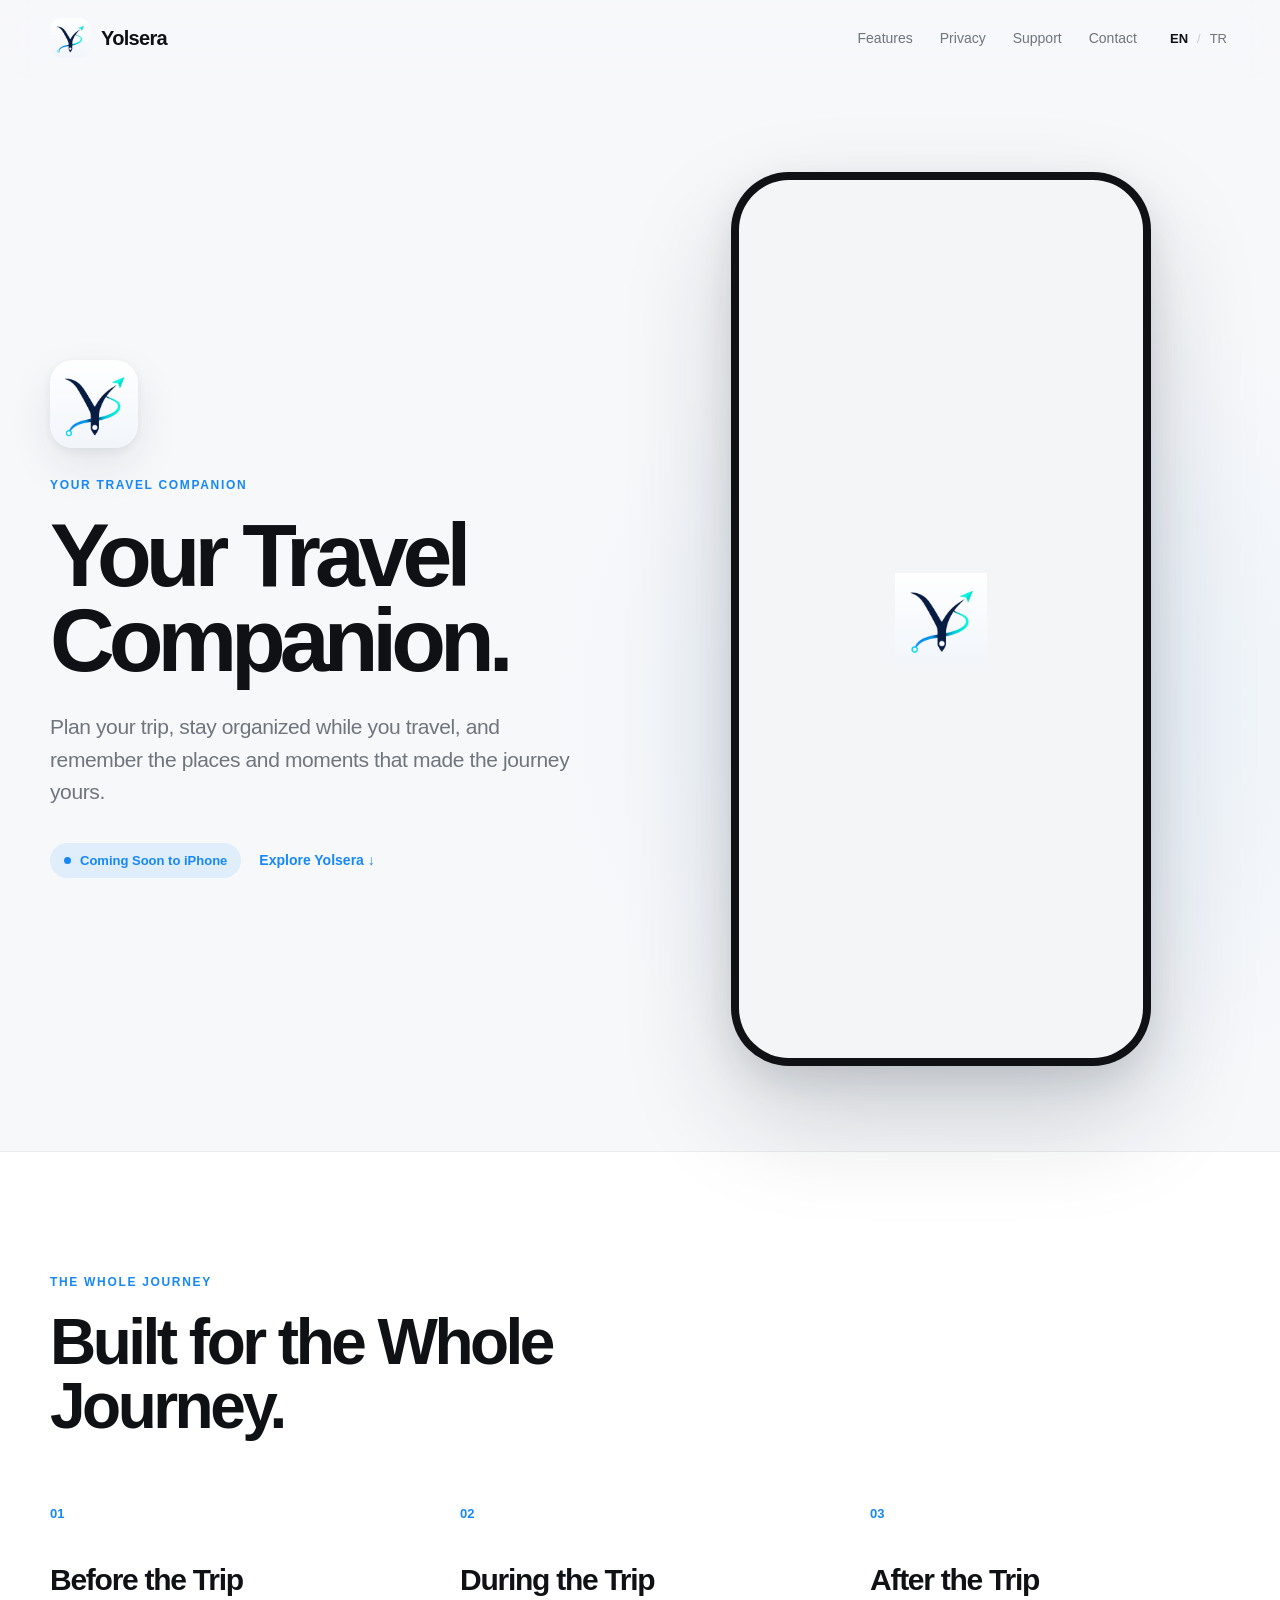
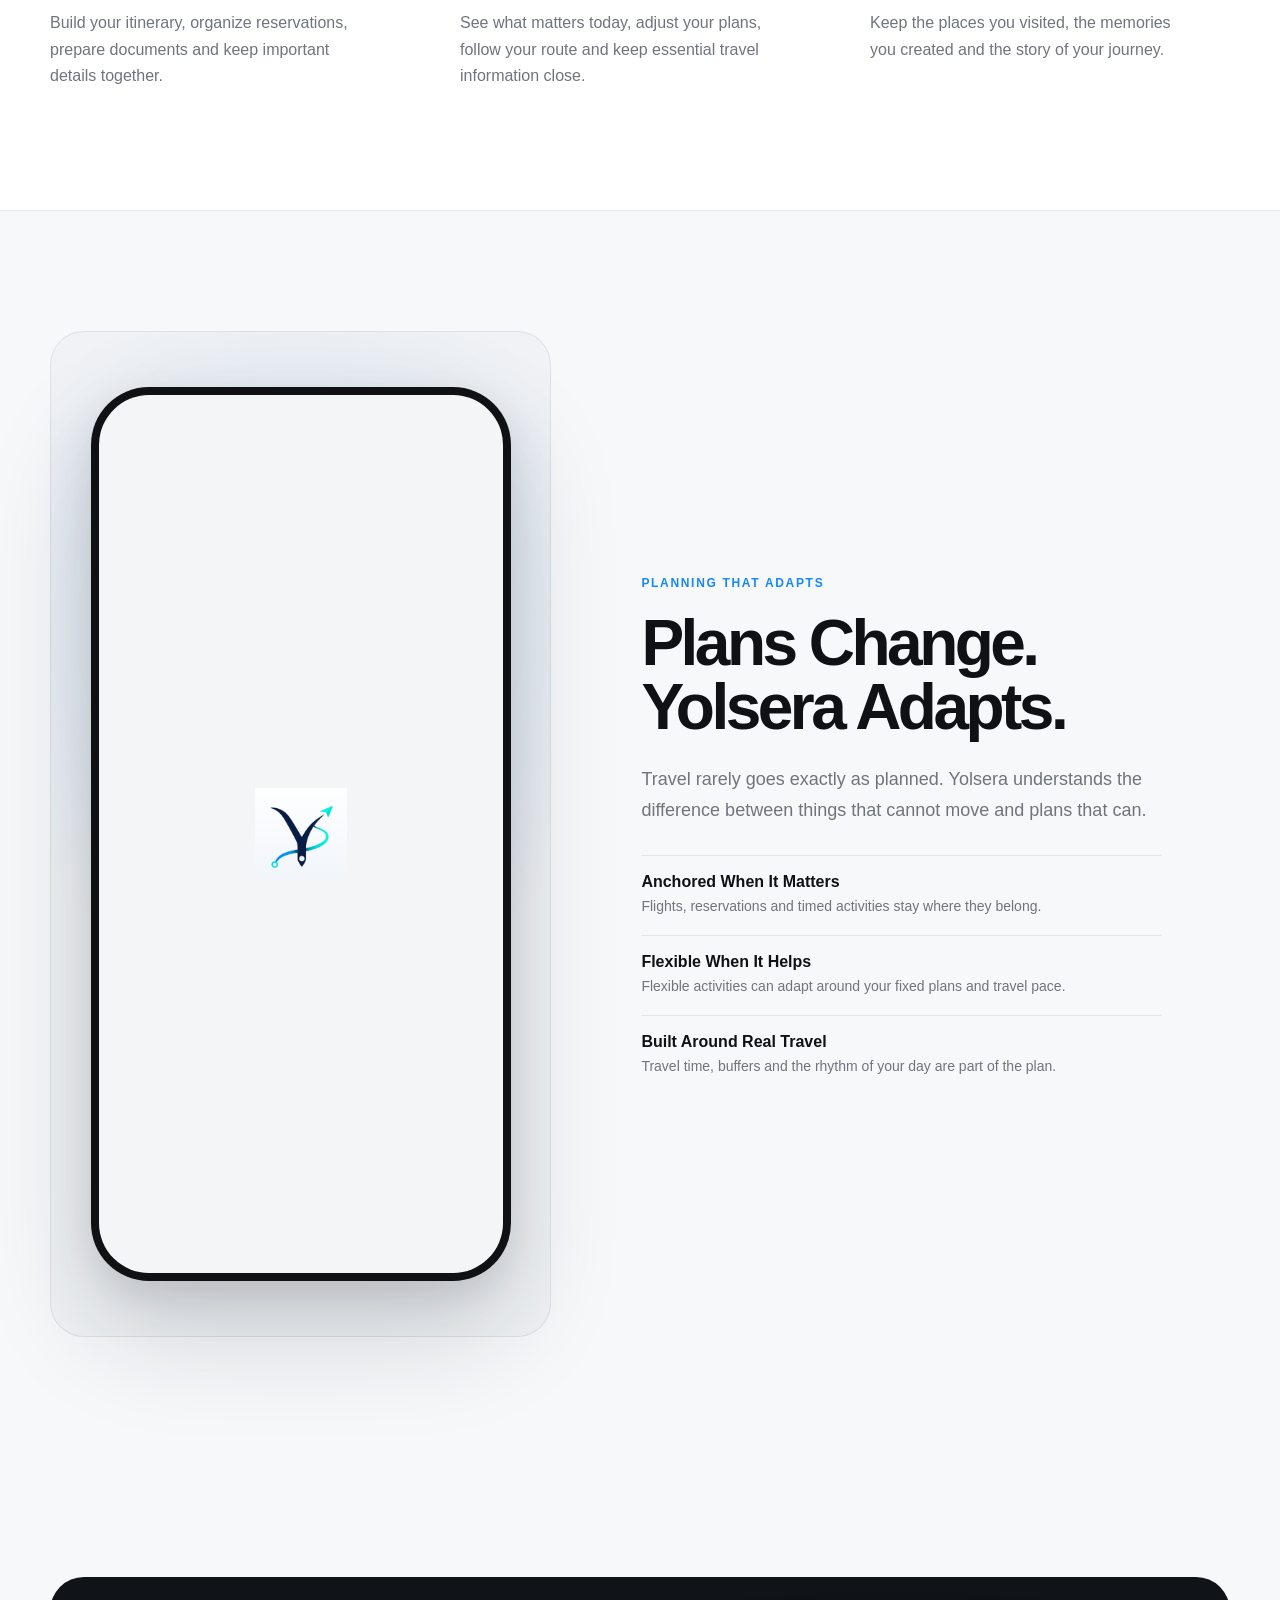
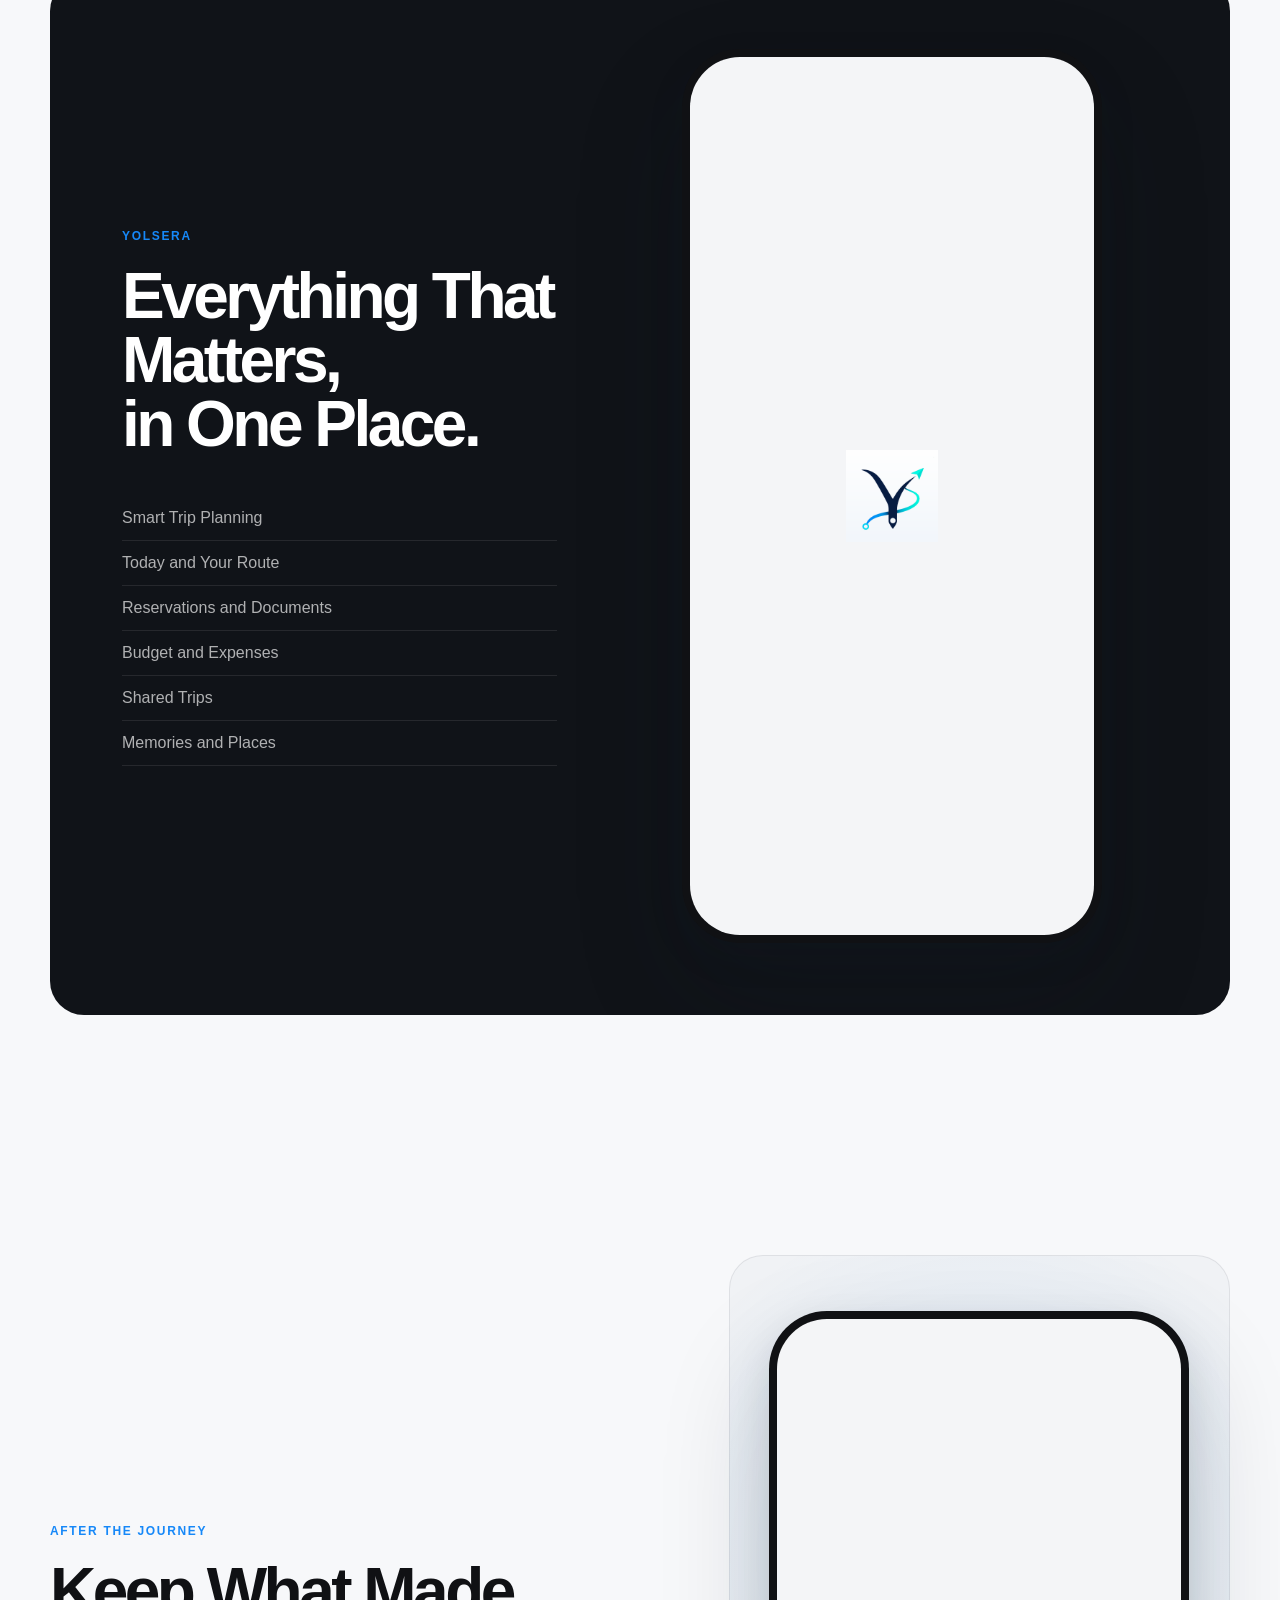
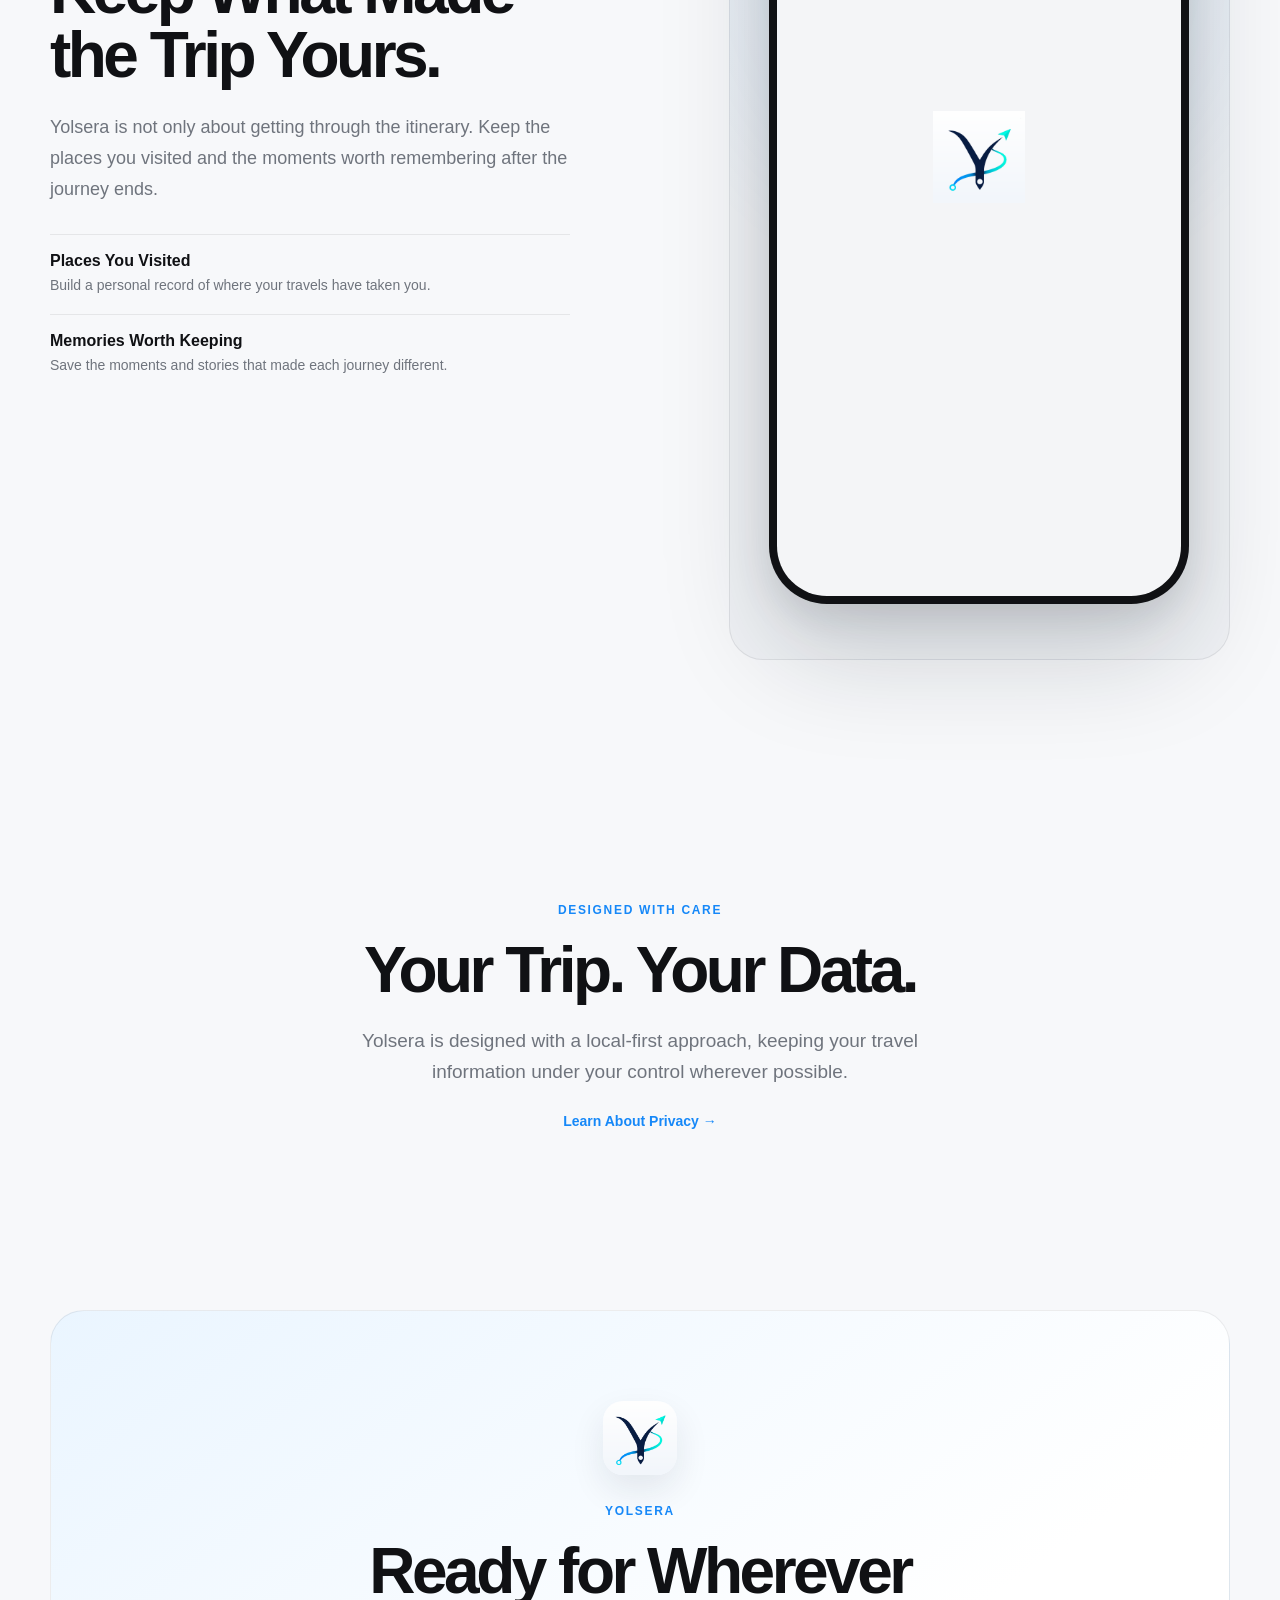
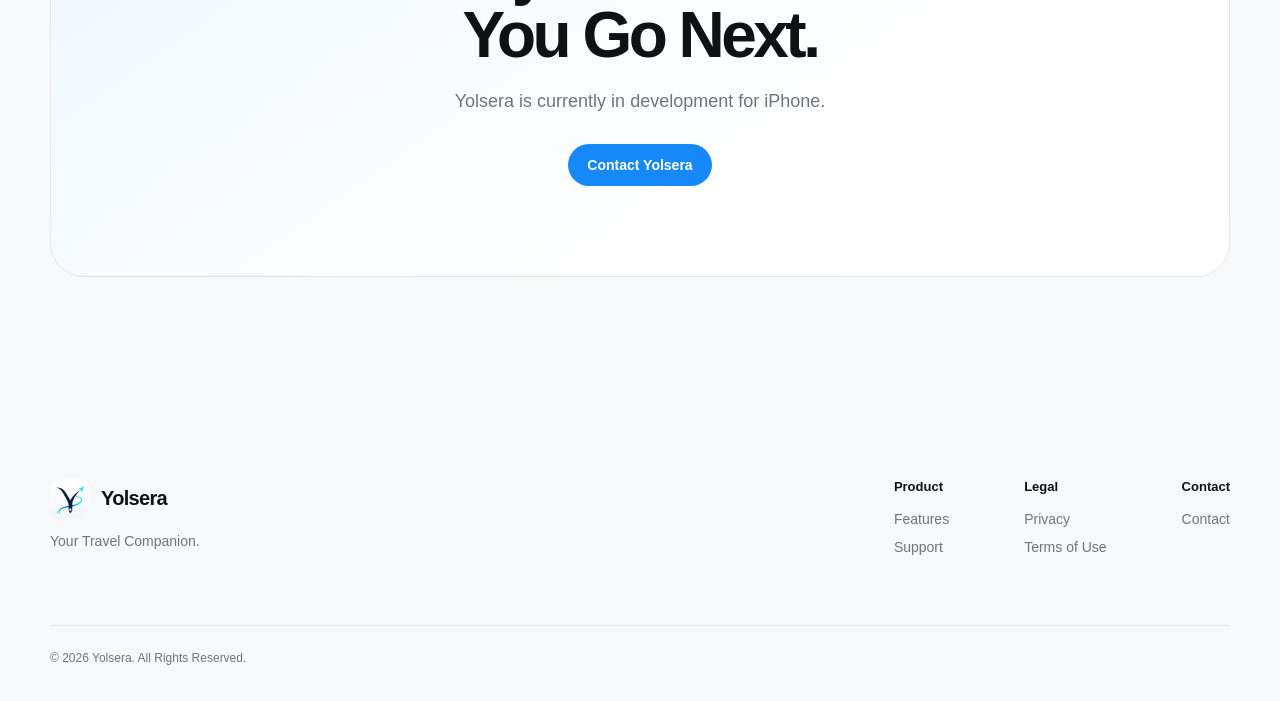
==== commit e85803e2: "Update index.html" ====
--- a/index.html
+++ b/index.html
@@ -4,14 +4,24 @@
   <meta charset="utf-8" />
   <meta name="viewport" content="width=device-width, initial-scale=1" />
 
-  <title>Yolsera — Your whole trip, in one place.</title>
+  <title>Yolsera — Your Travel Companion.</title>
 
   <meta
     name="description"
-    content="Plan your journey, stay organized while you travel, and keep the memories afterwards with Yolsera."
+    content="Plan your trip, stay organized while you travel, and keep the places and moments that made the journey yours with Yolsera."
   />
 
   <meta name="theme-color" content="#0A84FF" />
+
+  <meta property="og:title" content="Yolsera — Your Travel Companion." />
+  <meta
+    property="og:description"
+    content="Plan, organize and experience your whole journey in one place."
+  />
+  <meta property="og:type" content="website" />
+  <meta property="og:url" content="https://yolsera.com/" />
+
+  <link rel="canonical" href="https://yolsera.com/" />
 
   <link
     rel="icon"
@@ -25,15 +35,440 @@
   />
 
   <link rel="stylesheet" href="styles.css" />
+
+  <style>
+    [hidden] {
+      display: none !important;
+    }
+
+    /* HOME-SPECIFIC COMPONENTS */
+
+    .home-status {
+      display: inline-flex;
+      align-items: center;
+      gap: 9px;
+
+      width: max-content;
+
+      padding: 10px 14px;
+
+      color: var(--blue);
+
+      background: var(--blue-soft);
+
+      border-radius: 999px;
+
+      font-size: 13px;
+      font-weight: 650;
+    }
+
+    .home-status-dot {
+      width: 7px;
+      height: 7px;
+
+      background: var(--blue);
+
+      border-radius: 50%;
+    }
+
+    .hero-secondary-link {
+      color: var(--blue);
+
+      font-size: 14px;
+      font-weight: 650;
+    }
+
+    .hero-secondary-link:hover {
+      color: var(--blue-dark);
+    }
+
+
+    /* REAL APP SCREENSHOTS */
+
+    .marketing-device-shell {
+      width: min(100%, 420px);
+
+      padding: 8px;
+
+      background: #101114;
+
+      border-radius: 58px;
+
+      box-shadow:
+        0 50px 110px rgba(15, 25, 40, 0.18),
+        0 14px 36px rgba(15, 25, 40, 0.10);
+    }
+
+    .marketing-shot {
+      width: 100%;
+
+      aspect-ratio: 1320 / 2868;
+
+      overflow: hidden;
+
+      background-color: #f4f5f7;
+
+      background-image:
+        var(--shot),
+        url("assets/yolsera-icon-light.png");
+
+      background-repeat:
+        no-repeat,
+        no-repeat;
+
+      background-position:
+        center,
+        center;
+
+      background-size:
+        cover,
+        92px 92px;
+
+      border-radius: 50px;
+    }
+
+    .marketing-shot.dark-fallback {
+      background-color: #111319;
+    }
+
+
+    /* SPLIT FEATURE SECTIONS */
+
+    .feature-split {
+      display: grid;
+
+      grid-template-columns:
+        minmax(0, 0.92fr)
+        minmax(0, 1.08fr);
+
+      align-items: center;
+
+      gap: 90px;
+    }
+
+    .feature-split.reverse {
+      grid-template-columns:
+        minmax(0, 1.08fr)
+        minmax(0, 0.92fr);
+    }
+
+    .feature-split-copy {
+      max-width: 520px;
+    }
+
+    .feature-split-copy h2 {
+      margin-bottom: 25px;
+
+      font-size:
+        clamp(42px, 5vw, 66px);
+
+      line-height: 1;
+
+      letter-spacing: -0.055em;
+    }
+
+    .feature-split-copy p {
+      margin-bottom: 24px;
+
+      color: var(--muted);
+
+      font-size: 18px;
+
+      line-height: 1.7;
+    }
+
+    .feature-points {
+      display: flex;
+      flex-direction: column;
+
+      margin-top: 30px;
+    }
+
+    .feature-point {
+      padding:
+        17px 0;
+
+      border-top:
+        1px solid var(--line);
+    }
+
+    .feature-point strong {
+      display: block;
+
+      margin-bottom: 5px;
+
+      font-size: 16px;
+    }
+
+    .feature-point span {
+      color: var(--muted);
+
+      font-size: 14px;
+
+      line-height: 1.55;
+    }
+
+
+    /* SCREENSHOT PRESENTATION */
+
+    .screenshot-stage {
+      display: flex;
+
+      align-items: center;
+      justify-content: center;
+
+      min-height: 690px;
+
+      padding:
+        55px 30px;
+
+      background:
+        radial-gradient(
+          circle at 50% 30%,
+          rgba(22, 136, 248, 0.11),
+          transparent 48%
+        ),
+        #f0f2f5;
+
+      border:
+        1px solid var(--line);
+
+      border-radius:
+        var(--radius-large);
+    }
+
+    .screenshot-stage.compact {
+      min-height: 610px;
+    }
+
+
+    /* TWO-SCREEN SHOWCASE */
+
+    .dual-showcase {
+      display: grid;
+
+      grid-template-columns:
+        minmax(0, 1fr)
+        minmax(0, 1fr);
+
+      align-items: center;
+
+      gap: 32px;
+
+      padding:
+        55px;
+
+      overflow: hidden;
+
+      background: #101318;
+
+      border-radius:
+        var(--radius-large);
+    }
+
+    .dual-showcase-copy {
+      color: #ffffff;
+    }
+
+    .dual-showcase-copy h2 {
+      margin-bottom: 24px;
+
+      font-size:
+        clamp(42px, 5vw, 66px);
+
+      line-height: 1;
+
+      letter-spacing: -0.055em;
+    }
+
+    .dual-showcase-copy p {
+      max-width: 520px;
+
+      color:
+        rgba(255, 255, 255, 0.66);
+
+      font-size: 18px;
+
+      line-height: 1.65;
+    }
+
+    .dual-showcase-devices {
+      position: relative;
+
+      min-height: 660px;
+    }
+
+    .dual-device {
+      position: absolute;
+
+      width:
+        min(64%, 310px);
+    }
+
+    .dual-device:first-child {
+      left: 2%;
+      top: 20px;
+
+      transform:
+        rotate(-4deg);
+    }
+
+    .dual-device:last-child {
+      right: 2%;
+      bottom: 10px;
+
+      transform:
+        rotate(4deg);
+    }
+
+
+    /* FINAL CTA */
+
+    .home-contact-link {
+      display: inline-flex;
+
+      align-items: center;
+      justify-content: center;
+
+      margin-top: 14px;
+
+      padding:
+        13px 19px;
+
+      color: #ffffff;
+
+      background: var(--blue);
+
+      border-radius: 999px;
+
+      font-size: 14px;
+      font-weight: 650;
+
+      transition:
+        background 150ms ease,
+        transform 150ms ease;
+    }
+
+    .home-contact-link:hover {
+      background: var(--blue-dark);
+
+      transform:
+        translateY(-1px);
+    }
+
+
+    @media (max-width: 900px) {
+
+      .feature-split,
+      .feature-split.reverse {
+        grid-template-columns: 1fr;
+
+        gap: 55px;
+      }
+
+      .feature-split.reverse .feature-split-copy {
+        order: 1;
+      }
+
+      .feature-split.reverse .screenshot-stage {
+        order: 2;
+      }
+
+      .feature-split-copy {
+        max-width: none;
+      }
+
+      .screenshot-stage {
+        min-height: auto;
+
+        padding:
+          48px 25px;
+      }
+
+      .marketing-device-shell {
+        width:
+          min(82vw, 410px);
+      }
+
+      .dual-showcase {
+        grid-template-columns: 1fr;
+
+        padding:
+          48px 28px;
+
+        gap: 30px;
+      }
+
+      .dual-showcase-devices {
+        min-height: 650px;
+      }
+
+    }
+
+
+    @media (max-width: 580px) {
+
+      .home-status {
+        font-size: 12px;
+      }
+
+      .feature-split-copy h2,
+      .dual-showcase-copy h2 {
+        font-size:
+          clamp(38px, 12vw, 52px);
+      }
+
+      .feature-split-copy p,
+      .dual-showcase-copy p {
+        font-size: 16px;
+      }
+
+      .screenshot-stage {
+        padding:
+          28px 18px;
+
+        border-radius: 26px;
+      }
+
+      .marketing-device-shell {
+        width: 100%;
+
+        max-width: 360px;
+
+        border-radius: 48px;
+      }
+
+      .marketing-shot {
+        border-radius: 41px;
+      }
+
+      .dual-showcase {
+        padding:
+          40px 20px;
+
+        border-radius: 26px;
+      }
+
+      .dual-showcase-devices {
+        min-height: 560px;
+      }
+
+      .dual-device {
+        width: 68%;
+      }
+
+    }
+  </style>
 </head>
 
 <body>
 
   <!-- HEADER -->
   <header class="site-header">
+
     <div class="container nav">
 
-      <a class="brand" href="#">
+      <a class="brand" href="/">
         <picture>
           <source
             srcset="assets/yolsera-icon-dark.png"
@@ -50,30 +485,76 @@
         <span>Yolsera</span>
       </a>
 
+
       <div class="nav-right">
 
         <nav class="desktop-nav">
-          <a href="#journey" data-i18n="navFeatures">Features</a>
-          <a href="#privacy" data-i18n="navPrivacy">Privacy</a>
-          <a href="#support" data-i18n="navSupport">Support</a>
-          <a href="#contact" data-i18n="navContact">Contact</a>
+
+          <a
+            href="#features"
+            data-i18n="navFeatures"
+          >
+            Features
+          </a>
+
+          <a
+            href="/privacy/"
+            data-i18n="navPrivacy"
+          >
+            Privacy
+          </a>
+
+          <a
+            href="/support/"
+            data-i18n="navSupport"
+          >
+            Support
+          </a>
+
+          <a
+            href="/contact/"
+            data-i18n="navContact"
+          >
+            Contact
+          </a>
+
         </nav>
 
-        <div class="language-switch" aria-label="Language">
-          <button type="button" data-language="en">EN</button>
+
+        <div
+          class="language-switch"
+          aria-label="Language"
+        >
+          <button
+            type="button"
+            data-language="en"
+          >
+            EN
+          </button>
+
           <span>/</span>
-          <button type="button" data-language="tr">TR</button>
+
+          <button
+            type="button"
+            data-language="tr"
+          >
+            TR
+          </button>
         </div>
 
       </div>
+
     </div>
+
   </header>
+
 
 
   <main>
 
     <!-- HERO -->
     <section class="hero">
+
       <div class="container hero-grid">
 
         <div class="hero-copy">
@@ -87,292 +568,471 @@
             <img
               class="hero-app-icon"
               src="assets/yolsera-icon-light.png"
-              alt=""
+              alt="Yolsera"
             />
           </picture>
 
-          <div class="eyebrow" data-i18n="heroEyebrow">
-            COMING SOON TO iPHONE
+
+          <!-- EN -->
+          <div data-lang-content="en">
+
+            <div class="eyebrow">
+              YOUR TRAVEL COMPANION
+            </div>
+
+            <h1>
+              Your Travel<br />
+              Companion.
+            </h1>
+
+            <p class="hero-text">
+              Plan your trip, stay organized while you travel,
+              and remember the places and moments that made
+              the journey yours.
+            </p>
+
           </div>
 
-          <h1 data-i18n="heroTitle">
-            Your whole trip,<br />
-            in one place.
-          </h1>
-
-          <p class="hero-text" data-i18n="heroDescription">
-            Plan your journey, stay organized while you travel,
-            and keep the memories afterwards.
-          </p>
+
+          <!-- TR -->
+          <div
+            data-lang-content="tr"
+            hidden
+          >
+
+            <div class="eyebrow">
+              SEYAHAT ARKADAŞINIZ
+            </div>
+
+            <h1>
+              Seyahat<br />
+              Arkadaşınız.
+            </h1>
+
+            <p class="hero-text">
+              Seyahatinizi planlayın, yolculuk boyunca her şeyi
+              düzenli tutun ve size özel yerleri ve anları saklayın.
+            </p>
+
+          </div>
+
 
           <div class="hero-actions">
 
+            <div class="home-status">
+
+              <span class="home-status-dot"></span>
+
+              <span data-lang-content="en">
+                Coming Soon to iPhone
+              </span>
+
+              <span
+                data-lang-content="tr"
+                hidden
+              >
+                Yakında iPhone'da
+              </span>
+
+            </div>
+
+
             <a
-              class="app-store-badge"
-              href="#"
-              aria-label="Coming soon on the App Store"
-              onclick="return false;"
+              class="hero-secondary-link"
+              href="#features"
             >
-              <span class="apple-symbol"></span>
-
-              <span class="app-store-copy">
-                <small data-i18n="appStoreSmall">
-                  Download on the
-                </small>
-
-                <strong>App Store</strong>
+
+              <span data-lang-content="en">
+                Explore Yolsera ↓
               </span>
+
+              <span
+                data-lang-content="tr"
+                hidden
+              >
+                Yolsera'yı Keşfedin ↓
+              </span>
+
             </a>
 
-            <span class="coming-soon" data-i18n="comingSoon">
-              Coming soon
-            </span>
-
           </div>
-        </div>
-
-
-        <!-- PHONE -->
+
+        </div>
+
+
+        <!-- HERO SCREENSHOT -->
         <div class="hero-device">
 
-          <div class="phone">
-
-            <div class="phone-island"></div>
-
-            <div class="phone-screen">
-
-              <div class="status-bar">
-                <span>9:41</span>
-                <span>● ● ●</span>
-              </div>
-
-
-              <!-- SCREEN 1 -->
-              <div class="demo-screen active" data-demo-screen="0">
-
-                <div class="demo-header">
-                  <span class="demo-eyebrow">YOUR TRIP</span>
-                  <h2>Paris</h2>
-                  <p>May 14 – 18</p>
-                </div>
-
-                <div class="blue-card">
-                  <span class="small-chip">Today</span>
-
-                  <h3>Good morning</h3>
-
-                  <p>
-                    Everything for today is ready.
-                  </p>
-                </div>
-
-                <div class="timeline">
-
-                  <div class="timeline-row">
-                    <span class="timeline-time">09:30</span>
-
-                    <div>
-                      <strong>Breakfast in Le Marais</strong>
-                      <small>18 min away</small>
-                    </div>
-                  </div>
-
-                  <div class="timeline-row">
-                    <span class="timeline-time">11:00</span>
-
-                    <div>
-                      <strong>Louvre Museum</strong>
-                      <small>Reserved</small>
-                    </div>
-                  </div>
-
-                  <div class="timeline-row">
-                    <span class="timeline-time">15:30</span>
-
-                    <div>
-                      <strong>Walk by the Seine</strong>
-                      <small>Flexible</small>
-                    </div>
-                  </div>
-
-                </div>
-
-                <div class="mini-grid">
-                  <div class="mini-card">
-                    <span>Budget</span>
-                    <strong>€420</strong>
-                  </div>
-
-                  <div class="mini-card">
-                    <span>Tasks</span>
-                    <strong>6 / 8</strong>
-                  </div>
-                </div>
-
-              </div>
-
-
-              <!-- SCREEN 2 -->
-              <div class="demo-screen" data-demo-screen="1">
-
-                <div class="demo-header">
-                  <span class="demo-eyebrow">TODAY</span>
-                  <h2>Thursday</h2>
-                  <p>Paris · Day 3</p>
-                </div>
-
-                <div class="today-focus">
-                  <span class="small-chip blue-chip">
-                    Next
-                  </span>
-
-                  <h3>Louvre Museum</h3>
-
-                  <p>11:00 · Entry reserved</p>
-
-                  <div class="route-line">
-                    <div></div>
-                    <span>18 min</span>
-                    <div></div>
-                  </div>
-                </div>
-
-                <div class="info-card">
-                  <span class="info-icon">✓</span>
-
-                  <div>
-                    <strong>Ready for today</strong>
-                    <small>
-                      Tickets and documents available offline
-                    </small>
-                  </div>
-                </div>
-
-                <div class="info-card">
-                  <span class="info-icon">€</span>
-
-                  <div>
-                    <strong>Daily budget</strong>
-                    <small>€82 remaining</small>
-                  </div>
-                </div>
-
-              </div>
-
-
-              <!-- SCREEN 3 -->
-              <div class="demo-screen" data-demo-screen="2">
-
-                <div class="demo-header">
-                  <span class="demo-eyebrow">MEMORIES</span>
-                  <h2>Paris</h2>
-                  <p>12 moments saved</p>
-                </div>
-
-                <div class="memory-grid">
-                  <div class="memory-photo photo-one"></div>
-                  <div class="memory-photo photo-two"></div>
-                  <div class="memory-photo photo-three"></div>
-                  <div class="memory-photo photo-four"></div>
-                </div>
-
-                <div class="memory-card">
-                  <span>May 16</span>
-
-                  <strong>
-                    Evening by the Seine
-                  </strong>
-
-                  <p>
-                    One of those moments worth remembering.
-                  </p>
-                </div>
-
-              </div>
-
-
-              <div class="phone-dots">
-                <button class="phone-dot active" data-demo-dot="0"></button>
-                <button class="phone-dot" data-demo-dot="1"></button>
-                <button class="phone-dot" data-demo-dot="2"></button>
-              </div>
-
-            </div>
+          <div class="marketing-device-shell">
+
+            <div
+              class="marketing-shot"
+              data-lang-content="en"
+              role="img"
+              aria-label="Yolsera Today screen in English"
+              style="
+                --shot:
+                  url('assets/screenshots/en/02-today.png');
+              "
+            ></div>
+
+            <div
+              class="marketing-shot"
+              data-lang-content="tr"
+              role="img"
+              aria-label="Yolsera Bugün ekranı"
+              style="
+                --shot:
+                  url('assets/screenshots/tr/02-today.png');
+              "
+              hidden
+            ></div>
+
           </div>
+
         </div>
 
       </div>
+
     </section>
 
 
 
-    <!-- JOURNEY -->
-    <section class="journey section" id="journey">
+    <!-- WHOLE JOURNEY -->
+    <section
+      class="journey section"
+      id="features"
+    >
+
       <div class="container">
 
-        <div class="section-heading">
-
-          <span class="eyebrow" data-i18n="journeyEyebrow">
+        <div
+          class="section-heading"
+          data-lang-content="en"
+        >
+
+          <span class="eyebrow">
             THE WHOLE JOURNEY
           </span>
 
-          <h2 data-i18n="journeyTitle">
-            Built for more than the itinerary.
+          <h2>
+            Built for the Whole Journey.
           </h2>
 
         </div>
 
 
+        <div
+          class="section-heading"
+          data-lang-content="tr"
+          hidden
+        >
+
+          <span class="eyebrow">
+            TÜM SEYAHAT
+          </span>
+
+          <h2>
+            Tüm Seyahat İçin Tasarlandı.
+          </h2>
+
+        </div>
+
+
         <div class="journey-grid">
 
           <article>
-            <div class="feature-number">01</div>
-
-            <h3 data-i18n="planTitle">
-              Plan
-            </h3>
-
-            <p data-i18n="planDescription">
-              Create a trip that works around your days,
-              priorities and pace.
+
+            <div class="feature-number">
+              01
+            </div>
+
+            <div data-lang-content="en">
+
+              <h3>
+                Before the Trip
+              </h3>
+
+              <p>
+                Build your itinerary, organize reservations,
+                prepare documents and keep important details
+                together.
+              </p>
+
+            </div>
+
+
+            <div
+              data-lang-content="tr"
+              hidden
+            >
+
+              <h3>
+                Seyahat Öncesi
+              </h3>
+
+              <p>
+                Programınızı oluşturun, rezervasyonlarınızı
+                düzenleyin, belgelerinizi hazırlayın ve önemli
+                bilgileri tek yerde tutun.
+              </p>
+
+            </div>
+
+          </article>
+
+
+          <article>
+
+            <div class="feature-number">
+              02
+            </div>
+
+            <div data-lang-content="en">
+
+              <h3>
+                During the Trip
+              </h3>
+
+              <p>
+                See what matters today, adjust your plans,
+                follow your route and keep essential travel
+                information close.
+              </p>
+
+            </div>
+
+
+            <div
+              data-lang-content="tr"
+              hidden
+            >
+
+              <h3>
+                Seyahat Sırasında
+              </h3>
+
+              <p>
+                Bugün ne yapacağınızı görün, planınızı
+                gerektiğinde değiştirin, rotanızı takip edin
+                ve önemli seyahat bilgilerinize kolayca ulaşın.
+              </p>
+
+            </div>
+
+          </article>
+
+
+          <article>
+
+            <div class="feature-number">
+              03
+            </div>
+
+            <div data-lang-content="en">
+
+              <h3>
+                After the Trip
+              </h3>
+
+              <p>
+                Keep the places you visited, the memories you
+                created and the story of your journey.
+              </p>
+
+            </div>
+
+
+            <div
+              data-lang-content="tr"
+              hidden
+            >
+
+              <h3>
+                Seyahat Sonrası
+              </h3>
+
+              <p>
+                Ziyaret ettiğiniz yerleri, oluşturduğunuz
+                anıları ve seyahatinizin hikâyesini saklayın.
+              </p>
+
+            </div>
+
+          </article>
+
+        </div>
+
+      </div>
+
+    </section>
+
+
+
+    <!-- ADAPTIVE PLANNING -->
+    <section class="section">
+
+      <div class="container feature-split">
+
+        <div class="screenshot-stage">
+
+          <div class="marketing-device-shell">
+
+            <div
+              class="marketing-shot"
+              data-lang-content="en"
+              role="img"
+              aria-label="Yolsera itinerary screen in English"
+              style="
+                --shot:
+                  url('assets/screenshots/en/03-itinerary.png');
+              "
+            ></div>
+
+            <div
+              class="marketing-shot"
+              data-lang-content="tr"
+              role="img"
+              aria-label="Yolsera seyahat planı ekranı"
+              style="
+                --shot:
+                  url('assets/screenshots/tr/03-itinerary.png');
+              "
+              hidden
+            ></div>
+
+          </div>
+
+        </div>
+
+
+        <div class="feature-split-copy">
+
+          <!-- EN -->
+          <div data-lang-content="en">
+
+            <span class="eyebrow">
+              PLANNING THAT ADAPTS
+            </span>
+
+            <h2>
+              Plans Change. Yolsera Adapts.
+            </h2>
+
+            <p>
+              Travel rarely goes exactly as planned.
+              Yolsera understands the difference between
+              things that cannot move and plans that can.
             </p>
-          </article>
-
-
-          <article>
-            <div class="feature-number">02</div>
-
-            <h3 data-i18n="travelTitle">
-              Travel
-            </h3>
-
-            <p data-i18n="travelDescription">
-              Keep plans, tasks, documents and expenses
-              close when you need them.
+
+            <div class="feature-points">
+
+              <div class="feature-point">
+                <strong>
+                  Anchored When It Matters
+                </strong>
+
+                <span>
+                  Flights, reservations and timed activities
+                  stay where they belong.
+                </span>
+              </div>
+
+              <div class="feature-point">
+                <strong>
+                  Flexible When It Helps
+                </strong>
+
+                <span>
+                  Flexible activities can adapt around your
+                  fixed plans and travel pace.
+                </span>
+              </div>
+
+              <div class="feature-point">
+                <strong>
+                  Built Around Real Travel
+                </strong>
+
+                <span>
+                  Travel time, buffers and the rhythm of your
+                  day are part of the plan.
+                </span>
+              </div>
+
+            </div>
+
+          </div>
+
+
+          <!-- TR -->
+          <div
+            data-lang-content="tr"
+            hidden
+          >
+
+            <span class="eyebrow">
+              UYUM SAĞLAYAN PLANLAMA
+            </span>
+
+            <h2>
+              Planlar Değişir. Yolsera Uyum Sağlar.
+            </h2>
+
+            <p>
+              Seyahatler nadiren tamamen planlandığı gibi
+              ilerler. Yolsera, değiştirilemeyen planlarla
+              esnek planların farkını dikkate alır.
             </p>
-          </article>
-
-
-          <article>
-            <div class="feature-number">03</div>
-
-            <h3 data-i18n="rememberTitle">
-              Remember
-            </h3>
-
-            <p data-i18n="rememberDescription">
-              Keep the places and moments that made
-              the journey yours.
-            </p>
-          </article>
-
-        </div>
+
+            <div class="feature-points">
+
+              <div class="feature-point">
+                <strong>
+                  Gerektiğinde Sabit
+                </strong>
+
+                <span>
+                  Uçuşlar, rezervasyonlar ve saatli
+                  aktiviteler olması gereken yerde kalır.
+                </span>
+              </div>
+
+              <div class="feature-point">
+                <strong>
+                  Gerektiğinde Esnek
+                </strong>
+
+                <span>
+                  Esnek aktiviteler sabit planlarınıza ve
+                  seyahat temponuza göre uyum sağlayabilir.
+                </span>
+              </div>
+
+              <div class="feature-point">
+                <strong>
+                  Gerçek Seyahate Göre Tasarlandı
+                </strong>
+
+                <span>
+                  Ulaşım süreleri, zaman payları ve gününüzün
+                  doğal akışı planın bir parçasıdır.
+                </span>
+              </div>
+
+            </div>
+
+          </div>
+
+        </div>
+
       </div>
+
     </section>
 
 
 
-    <!-- PRODUCT PREVIEW -->
+    <!-- EVERYTHING -->
     <section class="product-preview section">
 
       <div class="container">
@@ -385,128 +1045,339 @@
               YOLSERA
             </span>
 
-            <h2 data-i18n="everythingTitle">
-              Everything that matters,<br />
-              when you need it.
+
+            <div data-lang-content="en">
+
+              <h2>
+                Everything That Matters,<br />
+                in One Place.
+              </h2>
+
+              <div class="feature-list">
+
+                <span>
+                  Smart Trip Planning
+                </span>
+
+                <span>
+                  Today and Your Route
+                </span>
+
+                <span>
+                  Reservations and Documents
+                </span>
+
+                <span>
+                  Budget and Expenses
+                </span>
+
+                <span>
+                  Shared Trips
+                </span>
+
+                <span>
+                  Memories and Places
+                </span>
+
+              </div>
+
+            </div>
+
+
+            <div
+              data-lang-content="tr"
+              hidden
+            >
+
+              <h2>
+                Önemli Olan Her Şey,<br />
+                Tek Yerde.
+              </h2>
+
+              <div class="feature-list">
+
+                <span>
+                  Akıllı Seyahat Planlama
+                </span>
+
+                <span>
+                  Bugün ve Rotanız
+                </span>
+
+                <span>
+                  Rezervasyonlar ve Belgeler
+                </span>
+
+                <span>
+                  Bütçe ve Harcamalar
+                </span>
+
+                <span>
+                  Paylaşılan Seyahatler
+                </span>
+
+                <span>
+                  Anılar ve Yerler
+                </span>
+
+              </div>
+
+            </div>
+
+          </div>
+
+
+          <!-- BUDGET SCREENSHOT -->
+          <div class="hero-device">
+
+            <div class="marketing-device-shell">
+
+              <div
+                class="marketing-shot"
+                data-lang-content="en"
+                role="img"
+                aria-label="Yolsera budget screen in English"
+                style="
+                  --shot:
+                    url('assets/screenshots/en/04-budget.png');
+                "
+              ></div>
+
+              <div
+                class="marketing-shot"
+                data-lang-content="tr"
+                role="img"
+                aria-label="Yolsera bütçe ekranı"
+                style="
+                  --shot:
+                    url('assets/screenshots/tr/04-budget.png');
+                "
+                hidden
+              ></div>
+
+            </div>
+
+          </div>
+
+        </div>
+
+      </div>
+
+    </section>
+
+
+
+    <!-- MEMORIES -->
+    <section class="section">
+
+      <div class="container feature-split reverse">
+
+        <div class="feature-split-copy">
+
+          <!-- EN -->
+          <div data-lang-content="en">
+
+            <span class="eyebrow">
+              AFTER THE JOURNEY
+            </span>
+
+            <h2>
+              Keep What Made the Trip Yours.
             </h2>
 
-            <div class="feature-list">
-              <span data-i18n="featurePlanning">
-                Day-by-day planning
-              </span>
-
-              <span data-i18n="featureReadiness">
-                Travel readiness
-              </span>
-
-              <span data-i18n="featureDocuments">
-                Tasks & documents
-              </span>
-
-              <span data-i18n="featureBudget">
-                Budget & expenses
-              </span>
-
-              <span data-i18n="featureShared">
-                Shared trips
-              </span>
-
-              <span data-i18n="featureMemories">
-                Memories
-              </span>
+            <p>
+              Yolsera is not only about getting through the
+              itinerary. Keep the places you visited and the
+              moments worth remembering after the journey ends.
+            </p>
+
+            <div class="feature-points">
+
+              <div class="feature-point">
+                <strong>
+                  Places You Visited
+                </strong>
+
+                <span>
+                  Build a personal record of where your travels
+                  have taken you.
+                </span>
+              </div>
+
+              <div class="feature-point">
+                <strong>
+                  Memories Worth Keeping
+                </strong>
+
+                <span>
+                  Save the moments and stories that made each
+                  journey different.
+                </span>
+              </div>
+
             </div>
 
           </div>
 
 
-          <div class="floating-cards">
-
-            <div class="floating-card flight-card">
-
-              <span class="tiny-label">
-                NEXT
-              </span>
-
-              <h3>Flight to Paris</h3>
-
-              <p>TK1823 · 08:15</p>
-
-              <div class="airport-route">
-                <strong>IST</strong>
-                <span>→</span>
-                <strong>CDG</strong>
+          <!-- TR -->
+          <div
+            data-lang-content="tr"
+            hidden
+          >
+
+            <span class="eyebrow">
+              SEYAHAT SONRASI
+            </span>
+
+            <h2>
+              Seyahati Size Özel Yapanları Saklayın.
+            </h2>
+
+            <p>
+              Yolsera yalnızca seyahat planınızı tamamlamak
+              için değildir. Yolculuk sona erdiğinde ziyaret
+              ettiğiniz yerleri ve hatırlamak istediğiniz
+              anları saklayın.
+            </p>
+
+            <div class="feature-points">
+
+              <div class="feature-point">
+                <strong>
+                  Ziyaret Ettiğiniz Yerler
+                </strong>
+
+                <span>
+                  Seyahatlerinizin sizi götürdüğü yerlerden
+                  kişisel bir kayıt oluşturun.
+                </span>
               </div>
 
-            </div>
-
-
-            <div class="floating-card task-card">
-
-              <span class="tiny-label">
-                READY
-              </span>
-
-              <h3>Everything in one place</h3>
-
-              <p>
-                Passport · Tickets · Hotel · Tasks
-              </p>
-
-            </div>
-
-
-            <div class="floating-card budget-card">
-
-              <span class="tiny-label">
-                BUDGET
-              </span>
-
-              <div class="budget-value">
-                €1,240
+              <div class="feature-point">
+                <strong>
+                  Saklamak İstediğiniz Anılar
+                </strong>
+
+                <span>
+                  Her yolculuğu farklı kılan anları ve
+                  hikâyeleri saklayın.
+                </span>
               </div>
 
-              <p>
-                €420 remaining
-              </p>
-
             </div>
 
           </div>
 
         </div>
+
+
+        <div class="screenshot-stage compact">
+
+          <div class="marketing-device-shell">
+
+            <div
+              class="marketing-shot"
+              data-lang-content="en"
+              role="img"
+              aria-label="Yolsera memories screen in English"
+              style="
+                --shot:
+                  url('assets/screenshots/en/07-memories-list.png');
+              "
+            ></div>
+
+            <div
+              class="marketing-shot"
+              data-lang-content="tr"
+              role="img"
+              aria-label="Yolsera anılar ekranı"
+              style="
+                --shot:
+                  url('assets/screenshots/tr/07-memories-list.png');
+              "
+              hidden
+            ></div>
+
+          </div>
+
+        </div>
+
       </div>
+
     </section>
 
 
 
     <!-- PRIVACY -->
-    <section class="privacy section" id="privacy">
+    <section
+      class="privacy section"
+      id="privacy"
+    >
 
       <div class="container privacy-inner">
 
-        <span class="eyebrow" data-i18n="privacyEyebrow">
-          DESIGNED WITH CARE
-        </span>
-
-        <h2 data-i18n="privacyTitle">
-          Your trip. Your data.
-        </h2>
-
-        <p data-i18n="privacyDescription">
-          Yolsera is designed with a local-first approach,
-          keeping your travel information accessible and under your control.
-        </p>
-
-        <a class="text-link" href="#" data-i18n="learnPrivacy">
-          Learn about privacy →
-        </a>
+        <div data-lang-content="en">
+
+          <span class="eyebrow">
+            DESIGNED WITH CARE
+          </span>
+
+          <h2>
+            Your Trip. Your Data.
+          </h2>
+
+          <p>
+            Yolsera is designed with a local-first approach,
+            keeping your travel information under your control
+            wherever possible.
+          </p>
+
+          <a
+            class="text-link"
+            href="/privacy/"
+          >
+            Learn About Privacy →
+          </a>
+
+        </div>
+
+
+        <div
+          data-lang-content="tr"
+          hidden
+        >
+
+          <span class="eyebrow">
+            ÖZENLE TASARLANDI
+          </span>
+
+          <h2>
+            Seyahatiniz. Verileriniz.
+          </h2>
+
+          <p>
+            Yolsera, seyahat bilgilerinizi mümkün olduğu ölçüde
+            sizin kontrolünüzde tutan local-first bir yaklaşımla
+            tasarlanmıştır.
+          </p>
+
+          <a
+            class="text-link"
+            href="/privacy/"
+          >
+            Gizlilik Hakkında Bilgi Alın →
+          </a>
+
+        </div>
 
       </div>
+
     </section>
 
 
 
-    <!-- CTA -->
+    <!-- FINAL CTA -->
     <section class="final-cta section">
 
       <div class="container">
@@ -522,49 +1393,64 @@
             <img
               class="cta-icon"
               src="assets/yolsera-icon-light.png"
-              alt=""
+              alt="Yolsera"
             />
           </picture>
+
 
           <span class="eyebrow">
             YOLSERA
           </span>
 
-          <h2 data-i18n="ctaTitle">
-            Ready for wherever<br />
-            you go next.
-          </h2>
-
-          <p data-i18n="ctaDescription">
-            Coming soon to iPhone.
-          </p>
-
-          <a
-            class="app-store-badge"
-            href="#"
-            onclick="return false;"
-          >
-
-            <span class="apple-symbol">
-              
-            </span>
-
-            <span class="app-store-copy">
-
-              <small data-i18n="appStoreSmall">
-                Download on the
-              </small>
-
-              <strong>
-                App Store
-              </strong>
-
-            </span>
-
-          </a>
-
-        </div>
+
+          <div data-lang-content="en">
+
+            <h2>
+              Ready for Wherever<br />
+              You Go Next.
+            </h2>
+
+            <p>
+              Yolsera is currently in development for iPhone.
+            </p>
+
+            <a
+              class="home-contact-link"
+              href="/contact/"
+            >
+              Contact Yolsera
+            </a>
+
+          </div>
+
+
+          <div
+            data-lang-content="tr"
+            hidden
+          >
+
+            <h2>
+              Sıradaki Yolculuğunuza<br />
+              Hazır.
+            </h2>
+
+            <p>
+              Yolsera şu anda iPhone için geliştirilmektedir.
+            </p>
+
+            <a
+              class="home-contact-link"
+              href="/contact/"
+            >
+              Yolsera ile İletişim
+            </a>
+
+          </div>
+
+        </div>
+
       </div>
+
     </section>
 
   </main>
@@ -578,7 +1464,11 @@
 
       <div>
 
-        <a class="brand footer-brand" href="#">
+        <a
+          class="brand footer-brand"
+          href="/"
+        >
+
           <picture>
             <source
               srcset="assets/yolsera-icon-dark.png"
@@ -592,11 +1482,14 @@
             />
           </picture>
 
-          <span>Yolsera</span>
+          <span>
+            Yolsera
+          </span>
+
         </a>
 
         <p data-i18n="footerTagline">
-          Travel, from planning to memories.
+          Your Travel Companion.
         </p>
 
       </div>
@@ -604,44 +1497,65 @@
 
       <div class="footer-links">
 
-        <div id="support">
-          <strong data-i18n="footerHelp">
-            Help
+        <div>
+
+          <strong data-i18n="footerProduct">
+            Product
           </strong>
 
-          <a href="#" data-i18n="navSupport">
+          <a
+            href="#features"
+            data-i18n="navFeatures"
+          >
+            Features
+          </a>
+
+          <a
+            href="/support/"
+            data-i18n="navSupport"
+          >
             Support
           </a>
 
-          <a href="#contact" data-i18n="navContact">
-            Contact
-          </a>
         </div>
 
 
         <div>
+
           <strong data-i18n="footerLegal">
             Legal
           </strong>
 
-          <a href="#" data-i18n="navPrivacy">
+          <a
+            href="/privacy/"
+            data-i18n="navPrivacy"
+          >
             Privacy
           </a>
 
-          <a href="#" data-i18n="terms">
-            Terms
+          <a
+            href="/terms/"
+            data-i18n="terms"
+          >
+            Terms of Use
           </a>
-        </div>
-
-
-        <div id="contact">
+
+        </div>
+
+
+        <div>
+
           <strong data-i18n="footerContact">
             Contact
           </strong>
 
-          <span class="footer-placeholder">
-            hello@yolsera.com
-          </span>
+          <a
+            href="/contact/"
+            data-i18n="navContact"
+          >
+            Contact
+          </a>
+
         </div>
 
       </div>
@@ -650,10 +1564,13 @@
 
 
     <div class="container copyright">
+
       © 2026 Yolsera.
+
       <span data-i18n="rights">
-        All rights reserved.
+        All Rights Reserved.
       </span>
+
     </div>
 
   </footer>
--- a/styles.css
+++ b/styles.css
@@ -1,16 +1,19 @@
 :root {
-  --bg: #f7f8fa;
-  --surface: rgba(255, 255, 255, 0.8);
-  --surface-solid: #ffffff;
+  --background: #f7f8fa;
+  --surface: #ffffff;
   --text: #101114;
-  --muted: #6e727b;
-  --line: rgba(10, 15, 25, 0.08);
-  --blue: #0a84ff;
-  --blue-soft: rgba(10, 132, 255, 0.11);
+  --muted: #6f747d;
+  --line: rgba(15, 20, 30, 0.08);
+
+  --blue: #1688f8;
+  --blue-dark: #0875df;
+  --blue-soft: rgba(22, 136, 248, 0.1);
+
   --max-width: 1180px;
-  --radius-xl: 34px;
-  --radius-lg: 24px;
-  --radius-md: 18px;
+
+  --radius-small: 14px;
+  --radius-medium: 22px;
+  --radius-large: 34px;
 }
 
 * {
@@ -23,10 +26,17 @@
 
 body {
   margin: 0;
+
+  color: var(--text);
+
   background:
-    radial-gradient(circle at 75% 12%, rgba(10, 132, 255, 0.07), transparent 26rem),
-    var(--bg);
-  color: var(--text);
+    radial-gradient(
+      circle at 78% 10%,
+      rgba(22, 136, 248, 0.07),
+      transparent 28rem
+    ),
+    var(--background);
+
   font-family:
     -apple-system,
     BlinkMacSystemFont,
@@ -35,7 +45,9 @@
     "Helvetica Neue",
     Arial,
     sans-serif;
+
   -webkit-font-smoothing: antialiased;
+  text-rendering: optimizeLegibility;
 }
 
 a {
@@ -43,22 +55,47 @@
   text-decoration: none;
 }
 
+button {
+  font: inherit;
+}
+
 .container {
-  width: min(calc(100% - 40px), var(--max-width));
+  width: min(
+    calc(100% - 40px),
+    var(--max-width)
+  );
+
   margin-inline: auto;
 }
+
+
+
+/* HEADER */
 
 .site-header {
   position: sticky;
   top: 0;
-  z-index: 30;
-  backdrop-filter: blur(20px);
-  background: rgba(247, 248, 250, 0.72);
-  border-bottom: 1px solid transparent;
+
+  z-index: 100;
+
+  background:
+    rgba(247, 248, 250, 0.76);
+
+  backdrop-filter:
+    blur(22px)
+    saturate(180%);
+
+  -webkit-backdrop-filter:
+    blur(22px)
+    saturate(180%);
+
+  border-bottom:
+    1px solid transparent;
 }
 
 .nav {
-  height: 72px;
+  height: 76px;
+
   display: flex;
   align-items: center;
   justify-content: space-between;
@@ -67,57 +104,142 @@
 .brand {
   display: inline-flex;
   align-items: center;
-  gap: 10px;
+
+  gap: 11px;
+
+  font-size: 20px;
   font-weight: 700;
-  letter-spacing: -0.03em;
-  font-size: 20px;
-}
-
-.brand-mark {
-  width: 32px;
-  height: 32px;
-  display: grid;
-  place-items: center;
-  border-radius: 10px;
-  color: white;
-  background: var(--blue);
-  font-size: 16px;
-}
-
-nav {
+
+  letter-spacing: -0.035em;
+}
+
+.brand-logo {
+  display: block;
+
+  width: 40px;
+  height: 40px;
+
+  object-fit: cover;
+
+  border-radius: 11px;
+}
+
+.nav-right {
   display: flex;
-  gap: 28px;
+  align-items: center;
+
+  gap: 30px;
+}
+
+.desktop-nav {
+  display: flex;
+
+  gap: 27px;
+
   font-size: 14px;
+
   color: var(--muted);
 }
 
-nav a {
-  transition: color 150ms ease;
-}
-
-nav a:hover {
+.desktop-nav a {
+  transition:
+    color 150ms ease;
+}
+
+.desktop-nav a:hover {
   color: var(--text);
 }
 
+
+
+/* LANGUAGE */
+
+.language-switch {
+  display: flex;
+  align-items: center;
+
+  gap: 6px;
+
+  font-size: 13px;
+
+  color: var(--muted);
+}
+
+.language-switch button {
+  appearance: none;
+
+  border: 0;
+
+  padding: 5px 3px;
+
+  background: transparent;
+  color: inherit;
+
+  cursor: pointer;
+
+  transition:
+    color 150ms ease;
+}
+
+.language-switch button.active {
+  color: var(--text);
+  font-weight: 700;
+}
+
+.language-switch span {
+  opacity: 0.35;
+}
+
+
+
+/* HERO */
+
 .hero {
-  padding: 92px 0 70px;
+  padding:
+    95px 0
+    85px;
 }
 
 .hero-grid {
   display: grid;
-  grid-template-columns: 0.95fr 1.05fr;
-  min-height: 680px;
+
+  grid-template-columns:
+    0.95fr
+    1.05fr;
+
   align-items: center;
-  gap: 70px;
+
+  gap: 80px;
+
+  min-height: 690px;
+}
+
+.hero-app-icon {
+  display: block;
+
+  width: 88px;
+  height: 88px;
+
+  margin-bottom: 27px;
+
+  border-radius: 23px;
+
+  box-shadow:
+    0 18px 45px rgba(15, 30, 55, 0.09),
+    0 3px 10px rgba(15, 30, 55, 0.06);
 }
 
 .eyebrow {
   display: inline-block;
+
+  margin-bottom: 21px;
+
+  color: var(--blue);
+
   font-size: 12px;
-  font-weight: 700;
+  font-weight: 720;
+
   letter-spacing: 0.14em;
-  color: var(--blue);
-  margin-bottom: 22px;
 }
 
 h1,
@@ -128,390 +250,910 @@
 }
 
 h1 {
-  max-width: 680px;
-  margin-bottom: 26px;
-  font-size: clamp(58px, 7vw, 92px);
+  max-width: 720px;
+
+  margin-bottom: 28px;
+
+  font-size:
+    clamp(58px, 7vw, 92px);
+
   line-height: 0.95;
-  letter-spacing: -0.065em;
-  font-weight: 720;
+
+  letter-spacing: -0.067em;
+
+  font-weight: 730;
 }
 
 .hero-text {
   max-width: 580px;
+
   margin-bottom: 34px;
+
   color: var(--muted);
+
   font-size: 21px;
+
   line-height: 1.55;
-  letter-spacing: -0.015em;
+
+  letter-spacing: -0.018em;
 }
 
 .hero-actions {
   display: flex;
   align-items: center;
+
   gap: 18px;
 }
+
+
+
+/* APP STORE */
 
 .app-store-badge {
   width: max-content;
-  height: 58px;
-  padding: 8px 15px 8px 12px;
+
+  height: 59px;
+
   display: inline-flex;
   align-items: center;
-  gap: 10px;
-  color: white;
-  background: #0a0a0b;
+
+  gap: 11px;
+
+  padding:
+    8px 16px
+    8px 13px;
+
+  color: #ffffff;
+
+  background: #08090a;
+
+  border:
+    1px solid rgba(255, 255, 255, 0.14);
+
   border-radius: 12px;
-  border: 1px solid #2c2c2e;
-}
-
-.apple {
-  font-size: 30px;
+
+  cursor: default;
+}
+
+.apple-symbol {
+  font-size: 31px;
   line-height: 1;
 }
 
-.app-store-badge span:last-child {
+.app-store-copy {
   display: flex;
   flex-direction: column;
+
   line-height: 1;
 }
 
-.app-store-badge small {
+.app-store-copy small {
+  margin-bottom: 4px;
+
   font-size: 10px;
-  margin-bottom: 4px;
-}
-
-.app-store-badge strong {
+}
+
+.app-store-copy strong {
   font-size: 20px;
-  font-weight: 500;
+
+  font-weight: 510;
 }
 
 .coming-soon {
+  color: var(--muted);
+
   font-size: 14px;
-  color: var(--muted);
-}
+}
+
+
+
+/* PHONE */
 
 .hero-device {
   display: flex;
+
   align-items: center;
   justify-content: center;
 }
 
 .phone {
-  width: min(100%, 390px);
-  aspect-ratio: 390 / 790;
+  position: relative;
+
+  width:
+    min(100%, 390px);
+
+  aspect-ratio:
+    390 / 790;
+
   padding: 9px;
-  border-radius: 56px;
-  background: #16171a;
+
+  background: #15171a;
+
+  border-radius: 58px;
+
   box-shadow:
-    0 45px 90px rgba(15, 25, 40, 0.16),
-    0 10px 28px rgba(15, 25, 40, 0.08);
-  position: relative;
+    0 48px 100px rgba(15, 25, 40, 0.16),
+    0 12px 30px rgba(15, 25, 40, 0.08);
 }
 
 .phone-island {
   position: absolute;
+
   top: 20px;
   left: 50%;
-  transform: translateX(-50%);
+
+  z-index: 20;
+
   width: 108px;
   height: 30px;
+
+  transform:
+    translateX(-50%);
+
   border-radius: 30px;
+
   background: #090909;
-  z-index: 4;
-}
-
-.screen {
+}
+
+.phone-screen {
+  position: relative;
+
   height: 100%;
+
   overflow: hidden;
-  border-radius: 48px;
-  padding: 20px 20px 26px;
+
+  padding:
+    21px 20px
+    30px;
+
+  color: #101114;
+
   background:
-    linear-gradient(160deg, #ffffff 0%, #f6f8fb 62%, #eef6ff 100%);
-}
-
-.fake-status {
+    linear-gradient(
+      155deg,
+      #ffffff 0%,
+      #f6f8fb 62%,
+      #edf6ff 100%
+    );
+
+  border-radius: 49px;
+}
+
+.status-bar {
   display: flex;
+
   justify-content: space-between;
-  padding: 5px 10px 32px;
+
+  padding:
+    4px 10px
+    34px;
+
   font-size: 12px;
-  font-weight: 600;
-}
-
-.fake-header {
-  padding: 4px 10px 15px;
-}
-
-.fake-label,
+
+  font-weight: 650;
+}
+
+.demo-screen {
+  position: absolute;
+
+  left: 20px;
+  right: 20px;
+
+  top: 73px;
+  bottom: 58px;
+
+  opacity: 0;
+
+  transform:
+    translateX(18px)
+    scale(0.985);
+
+  pointer-events: none;
+
+  transition:
+    opacity 600ms ease,
+    transform 600ms ease;
+}
+
+.demo-screen.active {
+  opacity: 1;
+
+  transform:
+    translateX(0)
+    scale(1);
+
+  pointer-events: auto;
+}
+
+.demo-header {
+  padding:
+    2px 10px
+    15px;
+}
+
+.demo-eyebrow,
 .tiny-label {
   color: var(--blue);
+
   font-size: 10px;
+
+  font-weight: 750;
+
+  letter-spacing: 0.13em;
+}
+
+.demo-header h2 {
+  margin:
+    5px 0
+    3px;
+
+  font-size: 36px;
+
+  letter-spacing: -0.05em;
+}
+
+.demo-header p {
+  margin-bottom: 0;
+
+  color: #7a7f88;
+
+  font-size: 13px;
+}
+
+
+
+/* DEMO SCREEN 1 */
+
+.blue-card {
+  padding: 21px;
+
+  color: #ffffff;
+
+  background:
+    linear-gradient(
+      145deg,
+      var(--blue),
+      var(--blue-dark)
+    );
+
+  border-radius: 24px;
+
+  box-shadow:
+    0 15px 30px
+    rgba(22, 136, 248, 0.22);
+}
+
+.small-chip {
+  display: inline-block;
+
+  margin-bottom: 14px;
+
+  padding:
+    5px 8px;
+
+  background:
+    rgba(255, 255, 255, 0.18);
+
+  border-radius: 30px;
+
+  font-size: 10px;
+
   font-weight: 700;
-  letter-spacing: 0.13em;
-}
-
-.fake-header h2 {
-  margin: 5px 0 3px;
-  font-size: 35px;
-  letter-spacing: -0.05em;
-}
-
-.fake-header p {
-  color: var(--muted);
+}
+
+.blue-card h3 {
+  margin-bottom: 7px;
+
+  font-size: 21px;
+
+  letter-spacing: -0.035em;
+}
+
+.blue-card p {
+  margin-bottom: 0;
+
+  color:
+    rgba(255, 255, 255, 0.8);
+
+  font-size: 12px;
+}
+
+.timeline {
+  margin:
+    16px 0
+    8px;
+
+  padding:
+    4px 10px;
+}
+
+.timeline-row {
+  display: grid;
+
+  grid-template-columns:
+    52px
+    1fr;
+
+  gap: 12px;
+
+  padding:
+    14px 0;
+
+  border-bottom:
+    1px solid
+    rgba(0, 0, 0, 0.055);
+}
+
+.timeline-row:last-child {
+  border-bottom: none;
+}
+
+.timeline-time {
+  color: var(--blue);
+
+  font-size: 12px;
+
+  font-weight: 680;
+}
+
+.timeline-row strong {
+  display: block;
+
   font-size: 13px;
 }
 
-.hero-trip-card {
-  padding: 20px;
+.timeline-row small {
+  display: block;
+
+  margin-top: 4px;
+
+  color: #7c8088;
+
+  font-size: 11px;
+}
+
+.mini-grid {
+  display: grid;
+
+  grid-template-columns:
+    1fr
+    1fr;
+
+  gap: 10px;
+}
+
+.mini-card {
+  padding: 15px;
+
+  background:
+    rgba(255, 255, 255, 0.82);
+
+  border:
+    1px solid
+    rgba(0, 0, 0, 0.045);
+
+  border-radius: 18px;
+}
+
+.mini-card span {
+  display: block;
+
+  margin-bottom: 5px;
+
+  color: #7a7e86;
+
+  font-size: 10px;
+}
+
+.mini-card strong {
+  font-size: 18px;
+}
+
+
+
+/* SCREEN 2 */
+
+.today-focus {
+  margin-top: 5px;
+
+  padding: 22px;
+
+  background: #ffffff;
+
+  border:
+    1px solid
+    rgba(0, 0, 0, 0.055);
+
   border-radius: 24px;
-  color: white;
+
+  box-shadow:
+    0 12px 35px
+    rgba(20, 30, 50, 0.055);
+}
+
+.blue-chip {
+  color: #ffffff;
+
+  background: var(--blue);
+}
+
+.today-focus h3 {
+  margin-bottom: 6px;
+
+  font-size: 24px;
+
+  letter-spacing: -0.04em;
+}
+
+.today-focus p {
+  color: #767b83;
+
+  font-size: 12px;
+}
+
+.route-line {
+  display: grid;
+
+  grid-template-columns:
+    1fr
+    auto
+    1fr;
+
+  align-items: center;
+
+  gap: 10px;
+
+  margin-top: 28px;
+
+  color: #747981;
+
+  font-size: 10px;
+}
+
+.route-line div {
+  height: 1px;
+
   background:
-    linear-gradient(145deg, #0a84ff, #1577dd);
-  box-shadow: 0 14px 28px rgba(10, 132, 255, 0.23);
-}
-
-.chip {
-  display: inline-block;
-  padding: 5px 8px;
-  margin-bottom: 15px;
+    rgba(0, 0, 0, 0.1);
+}
+
+.info-card {
+  display: flex;
+
+  align-items: center;
+
+  gap: 14px;
+
+  margin-top: 12px;
+
+  padding: 17px;
+
+  background:
+    rgba(255, 255, 255, 0.75);
+
+  border:
+    1px solid
+    rgba(0, 0, 0, 0.045);
+
+  border-radius: 18px;
+}
+
+.info-icon {
+  display: grid;
+
+  place-items: center;
+
+  width: 35px;
+  height: 35px;
+
+  color: var(--blue);
+
+  background:
+    var(--blue-soft);
+
+  border-radius: 11px;
+
+  font-weight: 700;
+}
+
+.info-card strong,
+.info-card small {
+  display: block;
+}
+
+.info-card strong {
+  margin-bottom: 4px;
+
+  font-size: 13px;
+}
+
+.info-card small {
+  color: #7a7e86;
+
+  font-size: 10px;
+}
+
+
+
+/* SCREEN 3 */
+
+.memory-grid {
+  display: grid;
+
+  grid-template-columns:
+    1fr
+    1fr;
+
+  gap: 8px;
+
+  margin-top: 6px;
+}
+
+.memory-photo {
+  height: 137px;
+
+  background-size: cover;
+
+  background-position: center;
+
+  border-radius: 18px;
+}
+
+.photo-one {
+  background:
+    linear-gradient(
+      135deg,
+      #8ec9f7,
+      #f0c38a
+    );
+}
+
+.photo-two {
+  background:
+    linear-gradient(
+      135deg,
+      #253650,
+      #de9f68
+    );
+}
+
+.photo-three {
+  background:
+    linear-gradient(
+      135deg,
+      #c2d6e7,
+      #8fbf9c
+    );
+}
+
+.photo-four {
+  background:
+    linear-gradient(
+      135deg,
+      #f2c9aa,
+      #988db8
+    );
+}
+
+.memory-card {
+  margin-top: 12px;
+
+  padding: 17px;
+
+  background:
+    rgba(255, 255, 255, 0.82);
+
+  border-radius: 18px;
+
+  border:
+    1px solid
+    rgba(0, 0, 0, 0.045);
+}
+
+.memory-card span {
+  display: block;
+
+  margin-bottom: 5px;
+
+  color: var(--blue);
+
+  font-size: 10px;
+}
+
+.memory-card strong {
+  display: block;
+
+  margin-bottom: 5px;
+
+  font-size: 13px;
+}
+
+.memory-card p {
+  margin-bottom: 0;
+
+  color: #7b7f86;
+
+  font-size: 10px;
+}
+
+
+
+/* DOTS */
+
+.phone-dots {
+  position: absolute;
+
+  left: 0;
+  right: 0;
+  bottom: 22px;
+
+  display: flex;
+
+  justify-content: center;
+
+  gap: 6px;
+}
+
+.phone-dot {
+  width: 6px;
+  height: 6px;
+
+  padding: 0;
+
+  border: 0;
+
+  background:
+    rgba(0, 0, 0, 0.17);
+
+  border-radius: 50%;
+
+  cursor: pointer;
+
+  transition:
+    width 200ms ease,
+    background 200ms ease;
+}
+
+.phone-dot.active {
+  width: 18px;
+
+  background: var(--blue);
+
   border-radius: 30px;
-  font-size: 10px;
-  font-weight: 700;
-  background: rgba(255, 255, 255, 0.18);
-}
-
-.hero-trip-card h3 {
-  margin-bottom: 7px;
-  font-size: 20px;
-  letter-spacing: -0.03em;
-}
-
-.hero-trip-card p {
-  margin: 0;
-  color: rgba(255, 255, 255, 0.78);
-  font-size: 12px;
-}
-
-.timeline {
-  margin: 18px 0;
-  padding: 6px 10px;
-}
-
-.timeline-item {
-  display: grid;
-  grid-template-columns: 52px 1fr;
-  gap: 12px;
-  padding: 14px 0;
-  border-bottom: 1px solid rgba(0, 0, 0, 0.055);
-}
-
-.timeline-item:last-child {
-  border-bottom: none;
-}
-
-.time {
-  color: var(--blue);
-  font-size: 12px;
-  font-weight: 650;
-}
-
-.timeline-item strong,
-.timeline-item small {
-  display: block;
-}
-
-.timeline-item strong {
-  font-size: 13px;
-}
-
-.timeline-item small {
-  margin-top: 4px;
-  color: var(--muted);
-  font-size: 11px;
-}
-
-.mini-cards {
-  display: grid;
-  grid-template-columns: 1fr 1fr;
-  gap: 10px;
-}
-
-.mini-cards div {
-  padding: 15px;
-  border-radius: 18px;
-  background: rgba(255, 255, 255, 0.78);
-  border: 1px solid rgba(0, 0, 0, 0.045);
-}
-
-.mini-cards span,
-.mini-cards strong {
-  display: block;
-}
-
-.mini-cards span {
-  margin-bottom: 5px;
-  color: var(--muted);
-  font-size: 10px;
-}
-
-.mini-cards strong {
-  font-size: 18px;
-}
+}
+
+
+
+/* COMMON SECTION */
 
 .section {
-  padding: 120px 0;
+  padding:
+    120px 0;
 }
 
 .section-heading {
-  max-width: 700px;
-  margin-bottom: 65px;
+  max-width: 750px;
+
+  margin-bottom: 68px;
 }
 
 .section-heading h2,
-.preview-copy h2,
+.product-copy h2,
 .privacy h2,
-.cta h2 {
+.cta-shell h2 {
   margin-bottom: 0;
-  font-size: clamp(42px, 5vw, 66px);
+
+  font-size:
+    clamp(42px, 5vw, 66px);
+
   line-height: 1;
+
   letter-spacing: -0.055em;
 }
 
+
+
+/* JOURNEY */
+
 .journey {
-  background: var(--surface-solid);
-  border-top: 1px solid var(--line);
-  border-bottom: 1px solid var(--line);
+  background: var(--surface);
+
+  border-top:
+    1px solid var(--line);
+
+  border-bottom:
+    1px solid var(--line);
 }
 
 .journey-grid {
   display: grid;
-  grid-template-columns: repeat(3, 1fr);
-  gap: 44px;
+
+  grid-template-columns:
+    repeat(3, 1fr);
+
+  gap: 50px;
 }
 
 .journey article {
-  padding-right: 30px;
+  padding-right: 25px;
 }
 
 .feature-number {
-  margin-bottom: 40px;
+  margin-bottom: 42px;
+
   color: var(--blue);
+
   font-size: 13px;
-  font-weight: 700;
+
+  font-weight: 720;
 }
 
 .journey h3 {
   margin-bottom: 13px;
+
   font-size: 30px;
-  letter-spacing: -0.04em;
+
+  letter-spacing: -0.042em;
 }
 
 .journey p {
   max-width: 310px;
+
   margin-bottom: 0;
+
   color: var(--muted);
-  line-height: 1.65;
-}
-
-.preview-shell {
-  min-height: 610px;
+
+  line-height: 1.67;
+}
+
+
+
+/* PRODUCT */
+
+.product-shell {
+  min-height: 620px;
+
+  display: grid;
+
+  grid-template-columns:
+    0.9fr
+    1.1fr;
+
+  align-items: center;
+
+  gap: 70px;
+
   padding: 72px;
-  display: grid;
-  grid-template-columns: 0.9fr 1.1fr;
-  gap: 70px;
-  align-items: center;
+
   overflow: hidden;
-  border-radius: var(--radius-xl);
-  background: #111418;
-  color: white;
-}
-
-.preview-copy h2 {
-  margin-bottom: 38px;
+
+  color: #ffffff;
+
+  background: #101318;
+
+  border-radius:
+    var(--radius-large);
+}
+
+.product-copy h2 {
+  margin-bottom: 40px;
 }
 
 .feature-list {
   display: flex;
+
   flex-direction: column;
 }
 
 .feature-list span {
-  padding: 13px 0;
-  color: rgba(255, 255, 255, 0.7);
-  border-bottom: 1px solid rgba(255, 255, 255, 0.09);
-}
-
-.preview-stack {
+  padding:
+    13px 0;
+
+  color:
+    rgba(255, 255, 255, 0.67);
+
+  border-bottom:
+    1px solid
+    rgba(255, 255, 255, 0.09);
+}
+
+
+
+/* FLOATING */
+
+.floating-cards {
   position: relative;
-  min-height: 450px;
-}
-
-.preview-card {
+
+  min-height: 460px;
+}
+
+.floating-card {
+  position: absolute;
+
   width: 330px;
-  min-height: 190px;
-  position: absolute;
-  padding: 28px;
+
+  padding: 27px;
+
+  color: #111216;
+
+  background: #ffffff;
+
   border-radius: 27px;
-  color: var(--text);
-  background: white;
-  box-shadow: 0 40px 80px rgba(0, 0, 0, 0.35);
-}
-
-.preview-card h3 {
-  margin: 10px 0 4px;
-  font-size: 24px;
-  letter-spacing: -0.035em;
-}
-
-.preview-card p {
-  color: var(--muted);
+
+  box-shadow:
+    0 40px 85px
+    rgba(0, 0, 0, 0.34);
+}
+
+.floating-card h3 {
+  margin:
+    9px 0
+    4px;
+
+  font-size: 23px;
+
+  letter-spacing: -0.036em;
+}
+
+.floating-card p {
+  margin-bottom: 0;
+
+  color: #737881;
+
   font-size: 13px;
 }
 
-.card-one {
-  top: 15px;
-  right: 60px;
+.flight-card {
+  top: 10px;
+  right: 30px;
+
   transform: rotate(3deg);
 }
 
-.card-two {
-  top: 145px;
-  left: 10px;
+.task-card {
+  top: 160px;
+  left: 0;
+
   transform: rotate(-5deg);
 }
 
-.card-three {
-  right: 5px;
+.budget-card {
+  right: 0;
   bottom: 0;
-  transform: rotate(4deg);
-}
-
-.route {
-  margin-top: 24px;
+
+  transform: rotate(3deg);
+}
+
+.airport-route {
   display: flex;
+
   justify-content: space-between;
+
+  margin-top: 27px;
+
   font-size: 23px;
 }
 
-.photo-grid {
-  margin-top: 17px;
-  display: grid;
-  grid-template-columns: 1fr 1fr;
-  gap: 6px;
-}
-
-.photo-grid div {
-  height: 57px;
-  border-radius: 9px;
-  background:
-    linear-gradient(145deg, #9cccf8, #e5c7a5);
-}
+.budget-value {
+  margin-top: 15px;
+
+  font-size: 34px;
+
+  font-weight: 680;
+
+  letter-spacing: -0.045em;
+}
+
+
+
+/* PRIVACY */
 
 .privacy {
   text-align: center;
 }
 
 .privacy-inner {
-  max-width: 750px;
+  max-width: 760px;
 }
 
 .privacy h2 {
@@ -519,48 +1161,107 @@
 }
 
 .privacy p {
-  max-width: 620px;
-  margin: 0 auto;
+  max-width: 640px;
+
+  margin:
+    0 auto
+    24px;
+
   color: var(--muted);
+
   font-size: 19px;
-  line-height: 1.6;
-}
-
-.cta {
+
+  line-height: 1.62;
+}
+
+.text-link {
+  color: var(--blue);
+
+  font-size: 14px;
+
+  font-weight: 600;
+}
+
+
+
+/* CTA */
+
+.final-cta {
   padding-top: 60px;
 }
 
-.cta-inner {
-  padding: 90px 40px;
+.cta-shell {
+  padding:
+    90px 40px;
+
   text-align: center;
-  border-radius: var(--radius-xl);
+
   background:
-    linear-gradient(145deg, #eaf5ff 0%, #ffffff 65%);
-  border: 1px solid var(--line);
-}
-
-.cta h2 {
+    linear-gradient(
+      145deg,
+      #eaf5ff 0%,
+      #ffffff 68%
+    );
+
+  border:
+    1px solid var(--line);
+
+  border-radius:
+    var(--radius-large);
+}
+
+.cta-icon {
+  display: block;
+
+  width: 74px;
+  height: 74px;
+
+  margin:
+    0 auto
+    26px;
+
+  border-radius: 20px;
+
+  box-shadow:
+    0 15px 35px
+    rgba(20, 30, 50, 0.09);
+}
+
+.cta-shell h2 {
   margin-bottom: 24px;
 }
 
-.cta p {
+.cta-shell p {
   color: var(--muted);
+
   font-size: 18px;
 }
 
-.cta .app-store-badge {
-  margin-top: 16px;
-}
+.cta-shell .app-store-badge {
+  margin-top: 15px;
+}
+
+
+
+/* FOOTER */
 
 footer {
-  padding: 80px 0 35px;
+  padding:
+    82px 0
+    36px;
 }
 
 .footer-grid {
-  padding-bottom: 60px;
   display: flex;
+
   justify-content: space-between;
-  border-bottom: 1px solid var(--line);
+
+  gap: 50px;
+
+  padding-bottom: 62px;
+
+  border-bottom:
+    1px solid var(--line);
 }
 
 .footer-brand {
@@ -569,59 +1270,87 @@
 
 .footer-grid p {
   color: var(--muted);
+
   font-size: 14px;
 }
 
 .footer-links {
   display: flex;
-  gap: 90px;
-}
-
-.footer-links div {
+
+  gap: 75px;
+}
+
+.footer-links > div {
   display: flex;
+
   flex-direction: column;
+
   gap: 12px;
 }
 
 .footer-links strong {
   margin-bottom: 5px;
+
   font-size: 13px;
 }
 
-.footer-links a {
+.footer-links a,
+.footer-placeholder {
   color: var(--muted);
+
   font-size: 14px;
 }
 
+.footer-links a:hover {
+  color: var(--text);
+}
+
 .copyright {
-  padding-top: 24px;
+  padding-top: 25px;
+
   color: var(--muted);
+
   font-size: 12px;
 }
 
+
+
+/* TABLET */
+
 @media (max-width: 900px) {
-  nav {
+
+  .desktop-nav {
     display: none;
   }
 
   .hero {
-    padding-top: 60px;
+    padding-top: 55px;
   }
 
   .hero-grid {
     grid-template-columns: 1fr;
-    gap: 65px;
+
+    gap: 70px;
+
     text-align: center;
   }
 
   .hero-copy {
     display: flex;
+
     flex-direction: column;
+
     align-items: center;
   }
 
+  .hero-app-icon {
+    width: 82px;
+    height: 82px;
+  }
+
   h1 {
-    font-size: clamp(55px, 14vw, 78px);
+    font-size:
+      clamp(56px, 13vw, 78px);
   }
 
   .hero-text {
@@ -629,43 +1358,75 @@
   }
 
   .phone {
-    width: min(86vw, 380px);
-  }
-
-  .journey-grid,
-  .preview-shell {
+    width:
+      min(86vw, 390px);
+  }
+
+  .journey-grid {
     grid-template-columns: 1fr;
-  }
-
-  .journey-grid {
+
     gap: 60px;
   }
 
-  .preview-shell {
-    padding: 52px 28px 40px;
-  }
-
-  .preview-stack {
+  .product-shell {
+    grid-template-columns: 1fr;
+
+    padding:
+      55px 30px
+      45px;
+  }
+
+  .floating-cards {
     min-height: 470px;
   }
 
   .footer-grid {
-    gap: 50px;
     flex-direction: column;
   }
-}
-
-@media (max-width: 560px) {
+
+}
+
+
+
+/* MOBILE */
+
+@media (max-width: 580px) {
+
   .container {
-    width: min(calc(100% - 28px), var(--max-width));
+    width:
+      min(
+        calc(100% - 28px),
+        var(--max-width)
+      );
+  }
+
+  .nav {
+    height: 70px;
+  }
+
+  .brand-logo {
+    width: 36px;
+    height: 36px;
+
+    border-radius: 10px;
+  }
+
+  .brand {
+    font-size: 18px;
+  }
+
+  .nav-right {
+    gap: 10px;
   }
 
   .hero {
-    padding-top: 45px;
+    padding:
+      48px 0
+      75px;
   }
 
   h1 {
-    font-size: 52px;
+    font-size: 53px;
   }
 
   .hero-actions {
@@ -673,56 +1434,105 @@
   }
 
   .section {
-    padding: 90px 0;
-  }
-
-  .journey-grid {
-    grid-template-columns: 1fr;
-  }
-
-  .preview-card {
-    width: min(280px, 80vw);
-  }
-
-  .card-one {
+    padding:
+      90px 0;
+  }
+
+  .product-shell {
+    border-radius: 25px;
+  }
+
+  .floating-card {
+    width:
+      min(
+        280px,
+        80vw
+      );
+  }
+
+  .flight-card {
     right: 0;
   }
 
-  .card-two {
-    left: 0;
-  }
-
   .footer-links {
-    gap: 50px;
-  }
-}
+    display: grid;
+
+    grid-template-columns:
+      1fr
+      1fr;
+
+    gap:
+      45px
+      55px;
+  }
+
+}
+
+
+
+/* DARK MODE */
 
 @media (prefers-color-scheme: dark) {
+
   :root {
-    --bg: #090b0e;
-    --surface: rgba(20, 22, 26, 0.8);
-    --surface-solid: #0f1115;
-    --text: #f5f6f7;
-    --muted: #979ca5;
-    --line: rgba(255, 255, 255, 0.08);
+    --background: #090b0e;
+    --surface: #0f1115;
+    --text: #f4f5f6;
+    --muted: #969ba4;
+
+    --line:
+      rgba(
+        255,
+        255,
+        255,
+        0.08
+      );
   }
 
   body {
     background:
-      radial-gradient(circle at 75% 12%, rgba(10, 132, 255, 0.11), transparent 26rem),
-      var(--bg);
+      radial-gradient(
+        circle at 78% 10%,
+        rgba(22, 136, 248, 0.11),
+        transparent 28rem
+      ),
+      var(--background);
   }
 
   .site-header {
-    background: rgba(9, 11, 14, 0.72);
-  }
-
-  .screen {
-    color: #101114;
-  }
-
-  .cta-inner {
     background:
-      linear-gradient(145deg, #111a24 0%, #0e1014 70%);
-  }
-}
+      rgba(9, 11, 14, 0.76);
+  }
+
+  .cta-shell {
+    background:
+      linear-gradient(
+        145deg,
+        #111b25 0%,
+        #0e1014 70%
+      );
+  }
+
+}
+
+
+
+/* REDUCED MOTION */
+
+@media (prefers-reduced-motion: reduce) {
+
+  html {
+    scroll-behavior: auto;
+  }
+
+  *,
+  *::before,
+  *::after {
+    animation-duration:
+      0.01ms !important;
+
+    transition-duration:
+      0.01ms !important;
+  }
+
+}
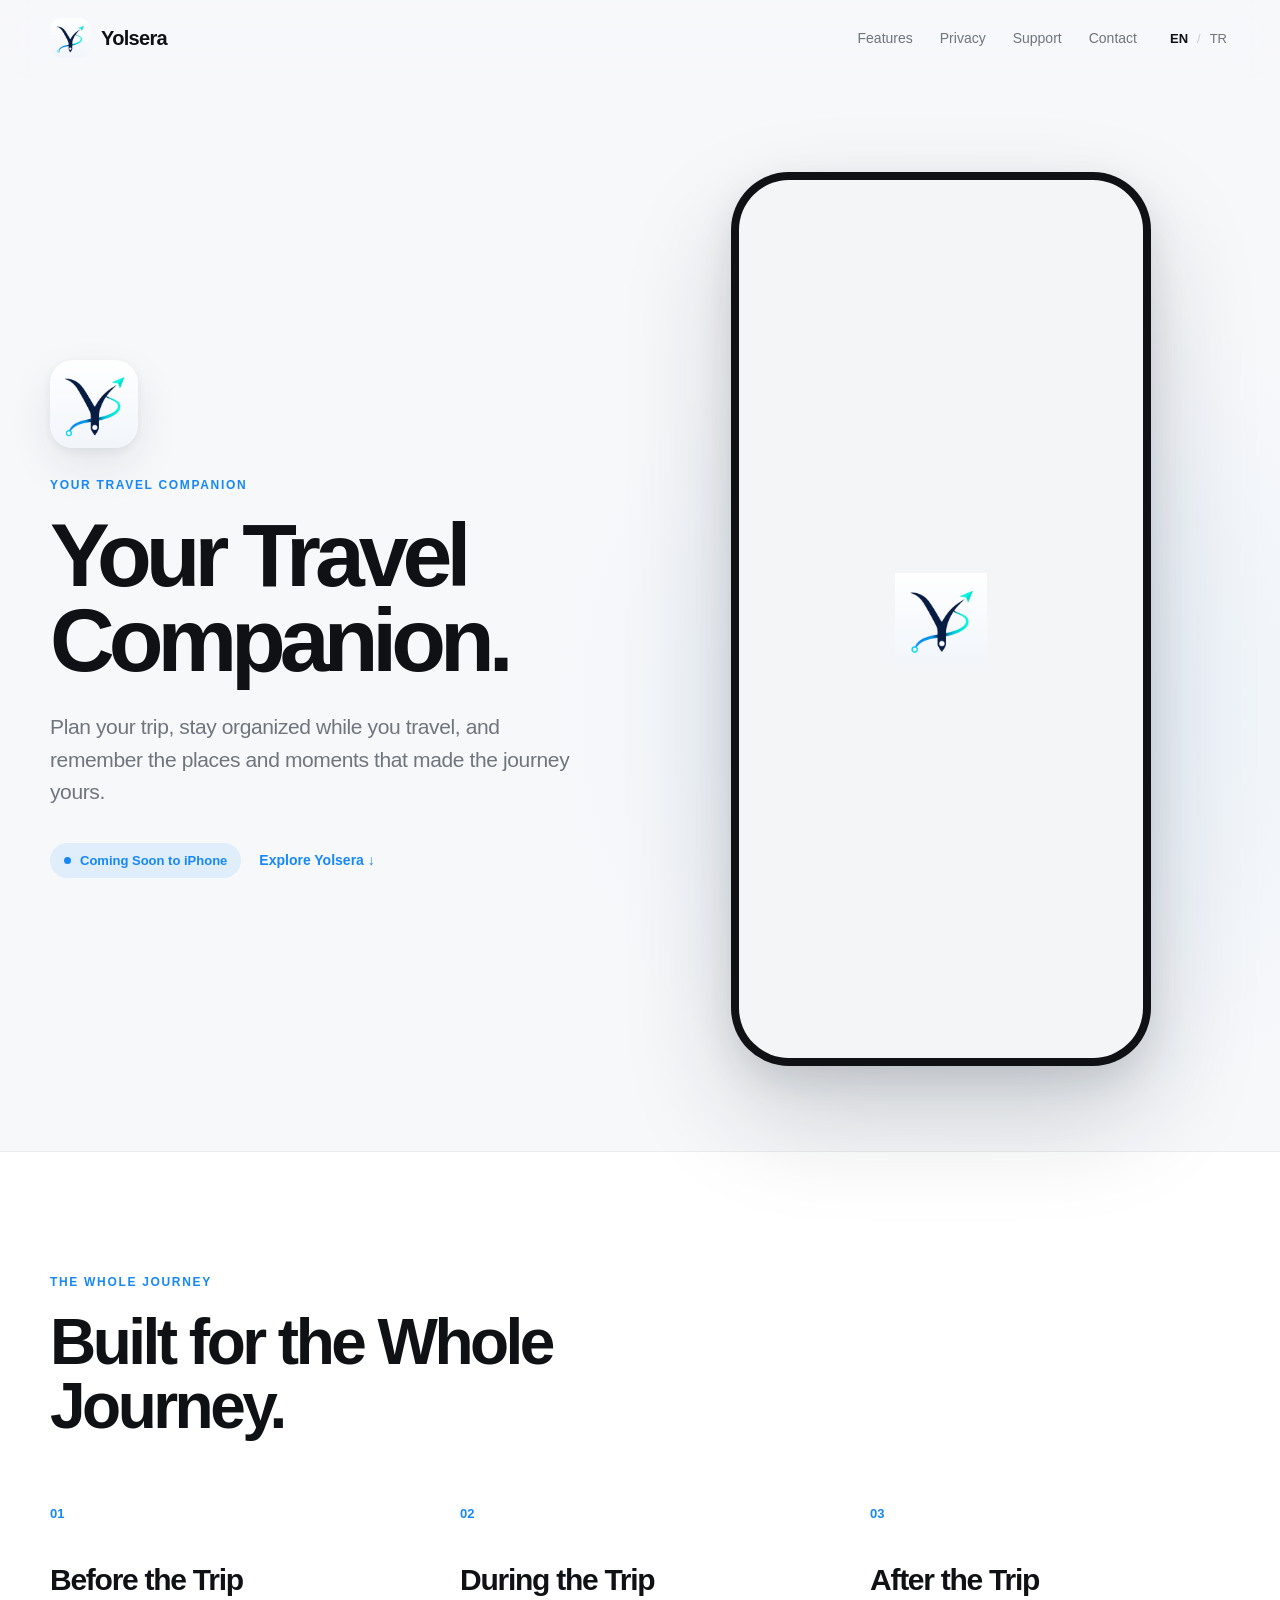
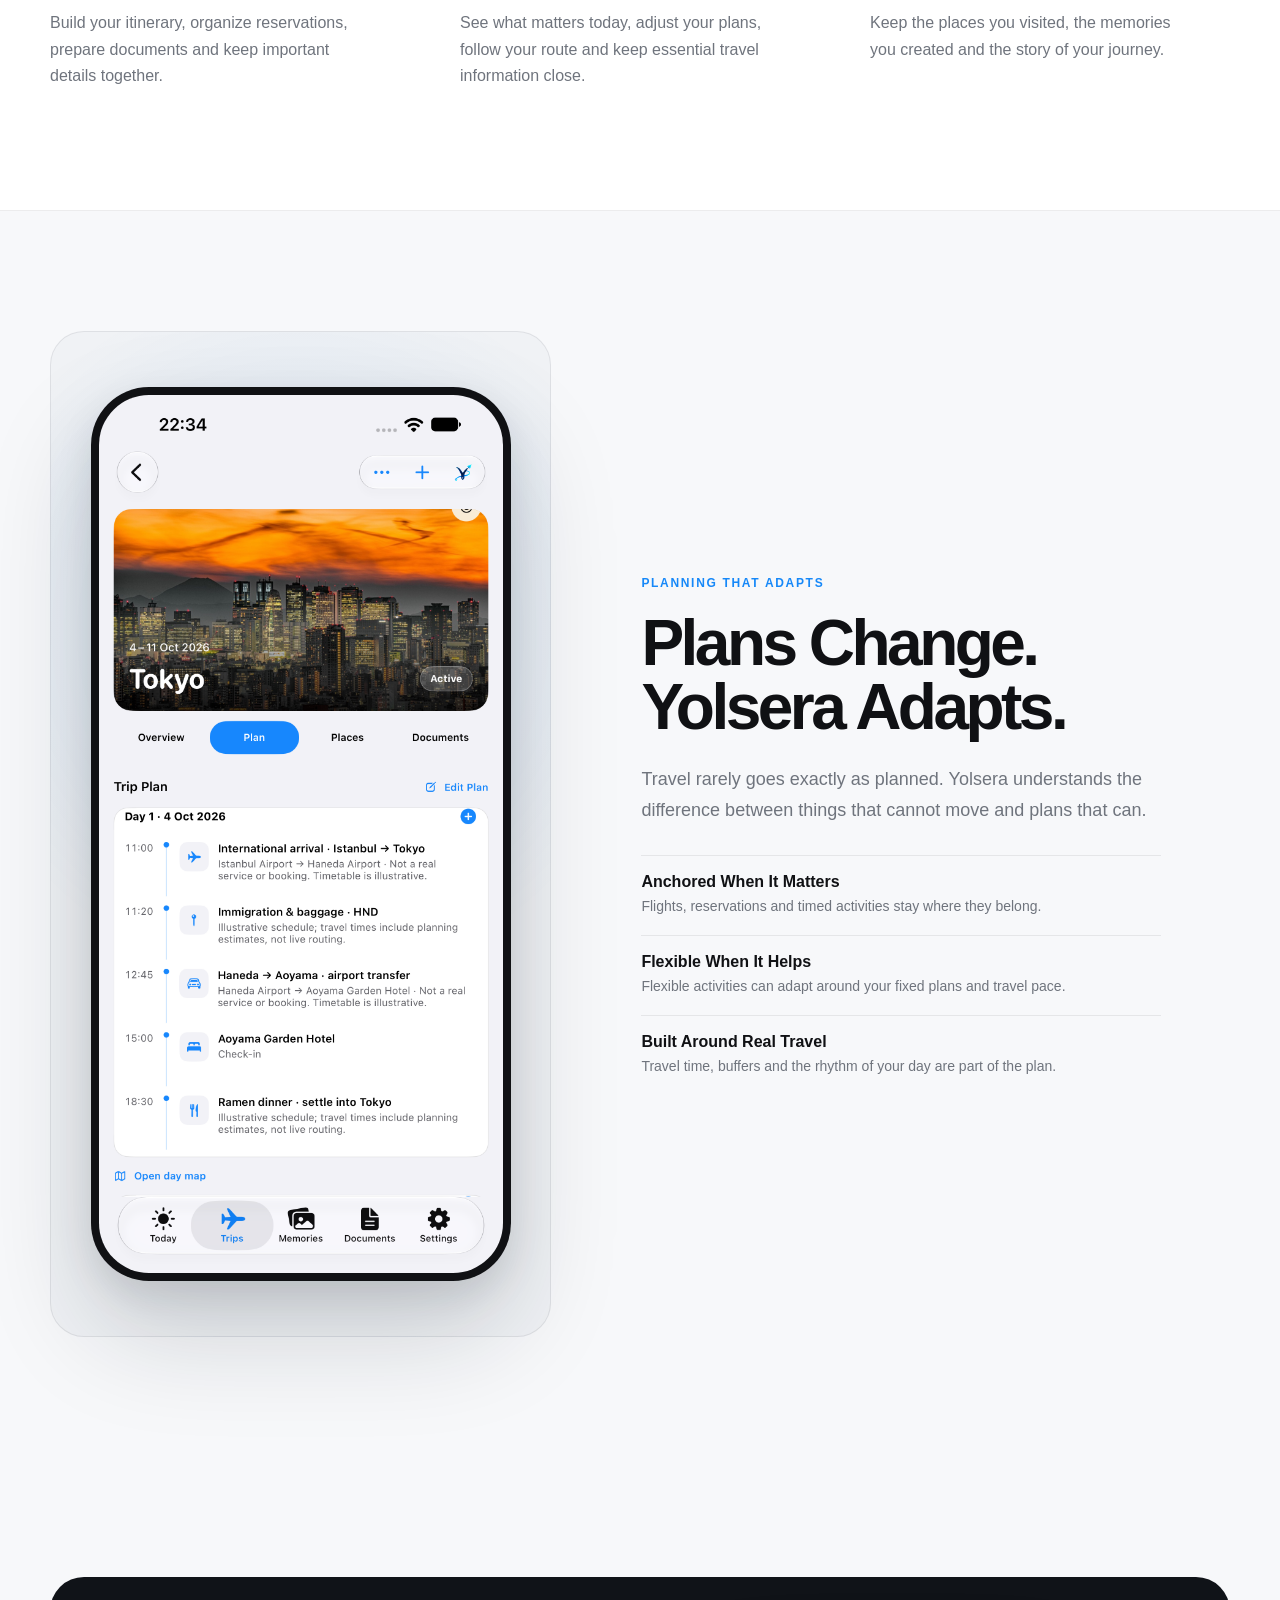
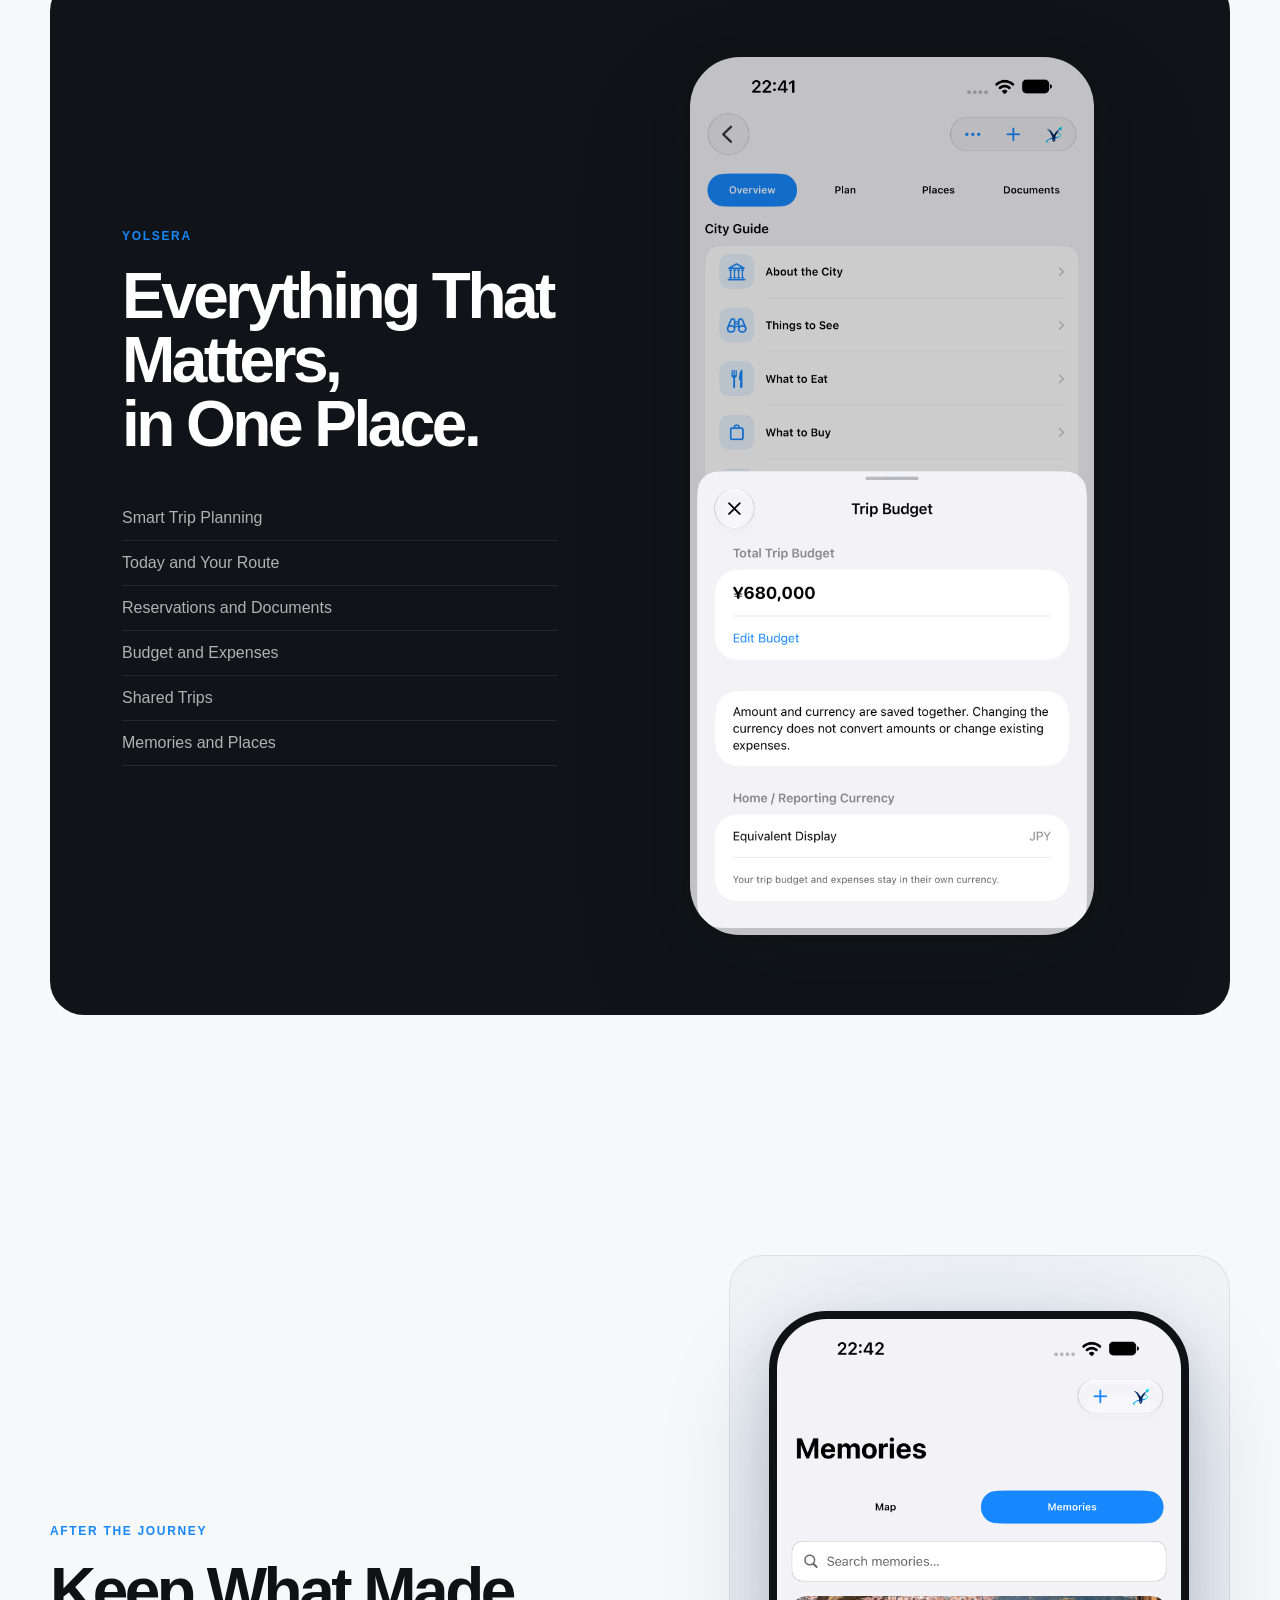
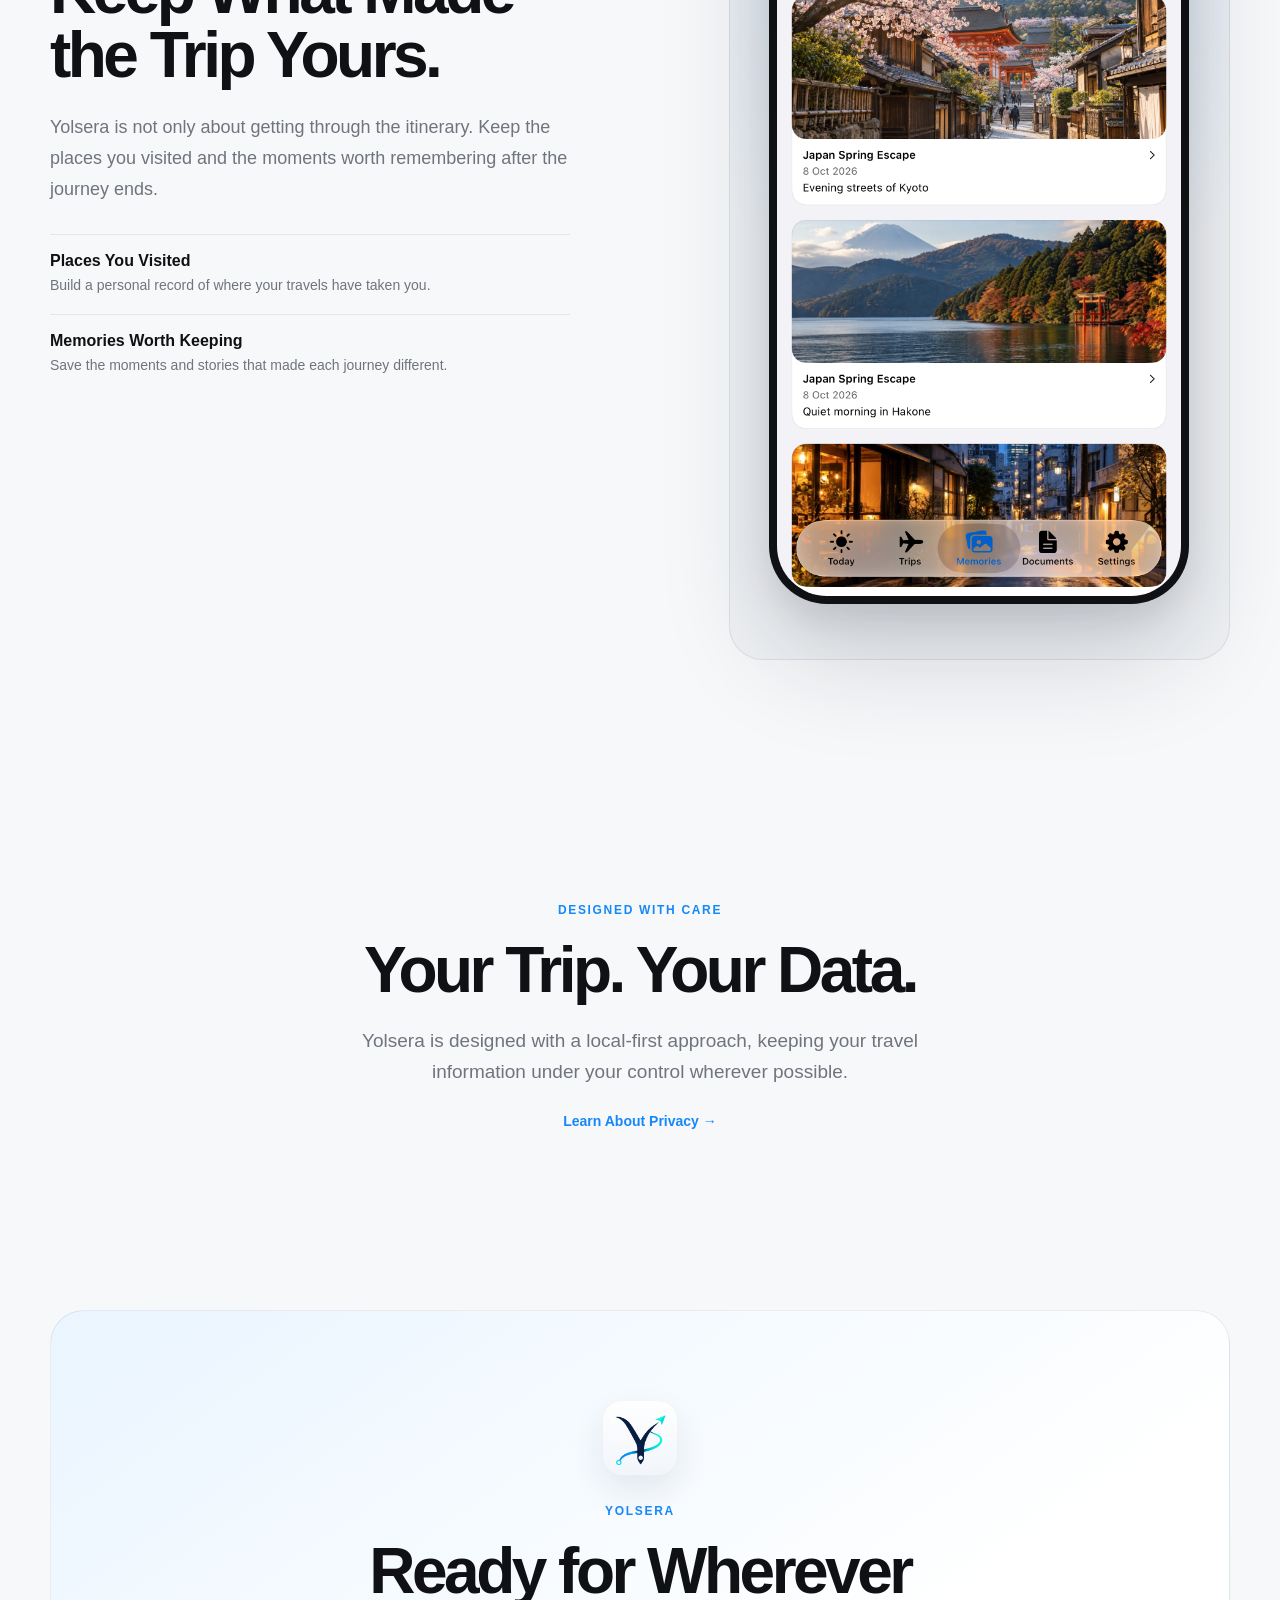
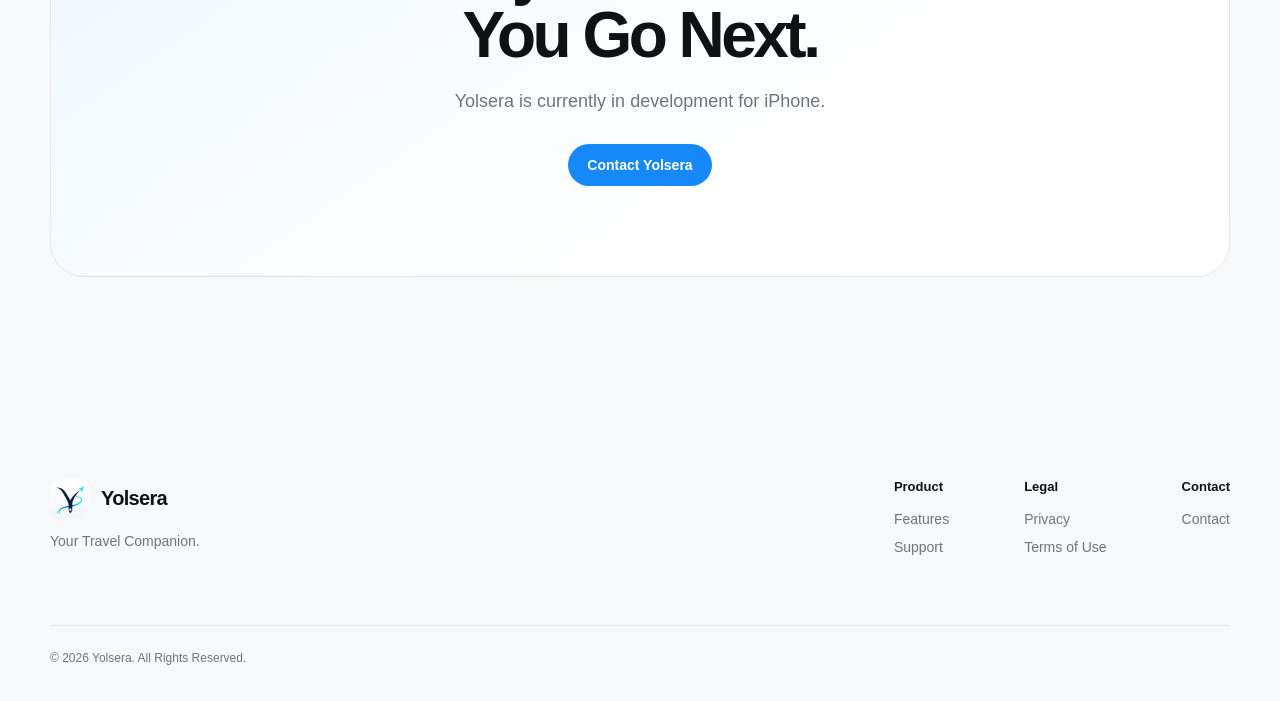
==== commit b957ad7d: "Update index.html" ====
--- a/index.html
+++ b/index.html
@@ -672,7 +672,7 @@
               aria-label="Yolsera Today screen in English"
               style="
                 --shot:
-                  url('assets/screenshots/en/02-today.png');
+                  url('assets/en/02-today.png');
               "
             ></div>
 
@@ -683,7 +683,7 @@
               aria-label="Yolsera Bugün ekranı"
               style="
                 --shot:
-                  url('assets/screenshots/tr/02-today.png');
+                  url('assets/tr/02-today.png');
               "
               hidden
             ></div>
@@ -885,7 +885,7 @@
               aria-label="Yolsera itinerary screen in English"
               style="
                 --shot:
-                  url('assets/screenshots/en/03-itinerary.png');
+                  url('assets/en/03-itinerary.png');
               "
             ></div>
 
@@ -896,7 +896,7 @@
               aria-label="Yolsera seyahat planı ekranı"
               style="
                 --shot:
-                  url('assets/screenshots/tr/03-itinerary.png');
+                  url('assets/tr/03-itinerary.png');
               "
               hidden
             ></div>
@@ -1139,7 +1139,7 @@
                 aria-label="Yolsera budget screen in English"
                 style="
                   --shot:
-                    url('assets/screenshots/en/04-budget.png');
+                    url('assets/en/04-budget.png');
                 "
               ></div>
 
@@ -1150,7 +1150,7 @@
                 aria-label="Yolsera bütçe ekranı"
                 style="
                   --shot:
-                    url('assets/screenshots/tr/04-budget.png');
+                    url('assets/tr/04-budget.png');
                 "
                 hidden
               ></div>
@@ -1283,7 +1283,7 @@
               aria-label="Yolsera memories screen in English"
               style="
                 --shot:
-                  url('assets/screenshots/en/07-memories-list.png');
+                  url('assets/en/07-memories-list.png');
               "
             ></div>
 
@@ -1294,7 +1294,7 @@
               aria-label="Yolsera anılar ekranı"
               style="
                 --shot:
-                  url('assets/screenshots/tr/07-memories-list.png');
+                  url('assets/tr/07-memories-list.png');
               "
               hidden
             ></div>
--- a/styles.css
+++ b/styles.css
@@ -1536,3 +1536,190 @@
   }
 
 }
+
+/* LEGAL, SUPPORT & CONTACT PAGES */
+
+.legal-page {
+  padding:
+    88px 0
+    120px;
+}
+
+.legal-container {
+  max-width: 900px;
+}
+
+.legal-shell {
+  background: var(--surface);
+
+  border:
+    1px solid var(--line);
+
+  border-radius:
+    var(--radius-large);
+
+  padding:
+    clamp(42px, 6vw, 72px);
+
+  box-shadow:
+    0 24px 70px
+    rgba(15, 30, 55, 0.05);
+}
+
+.legal-shell h1 {
+  max-width: 780px;
+
+  margin-bottom: 18px;
+
+  font-size:
+    clamp(48px, 6vw, 72px);
+
+  line-height: 1;
+
+  letter-spacing: -0.055em;
+}
+
+.legal-updated {
+  margin-bottom: 42px;
+
+  color: var(--muted);
+
+  font-size: 14px;
+}
+
+.legal-lead {
+  max-width: 760px;
+
+  margin-bottom: 28px;
+
+  font-size:
+    clamp(20px, 2.4vw, 25px);
+
+  line-height: 1.55;
+
+  letter-spacing: -0.02em;
+}
+
+.legal-shell > p {
+  color: var(--muted);
+
+  font-size: 17px;
+
+  line-height: 1.72;
+}
+
+
+/* SECTIONS */
+
+.legal-section {
+  padding-top: 36px;
+
+  margin-top: 36px;
+
+  border-top:
+    1px solid var(--line);
+}
+
+.legal-section h2 {
+  margin-bottom: 18px;
+
+  font-size:
+    clamp(24px, 3vw, 31px);
+
+  line-height: 1.15;
+
+  letter-spacing: -0.035em;
+}
+
+.legal-section p {
+  max-width: 760px;
+
+  margin-bottom: 18px;
+
+  color: var(--muted);
+
+  font-size: 16px;
+
+  line-height: 1.72;
+}
+
+.legal-section p:last-of-type {
+  margin-bottom: 0;
+}
+
+.legal-section ul {
+  padding-left: 22px;
+
+  margin:
+    20px 0;
+}
+
+.legal-section li {
+  color: var(--muted);
+
+  font-size: 16px;
+
+  line-height: 1.7;
+}
+
+.legal-section li + li {
+  margin-top: 8px;
+}
+
+
+/* EMAIL LINKS */
+
+.legal-email {
+  display: inline-block;
+
+  margin-top: 12px;
+
+  color: var(--blue);
+
+  font-size: 17px;
+
+  font-weight: 650;
+
+  transition:
+    color 150ms ease,
+    transform 150ms ease;
+}
+
+.legal-email:hover {
+  color: var(--blue-dark);
+
+  transform:
+    translateX(2px);
+}
+
+
+/* MOBILE */
+
+@media (max-width: 720px) {
+
+  .legal-page {
+    padding:
+      48px 0
+      80px;
+  }
+
+  .legal-shell {
+    padding:
+      32px 24px;
+
+    border-radius:
+      26px;
+  }
+
+  .legal-shell h1 {
+    font-size:
+      clamp(42px, 13vw, 58px);
+  }
+
+  .legal-section {
+    padding-top: 30px;
+
+    margin-top: 30px;
+  }
+
+}
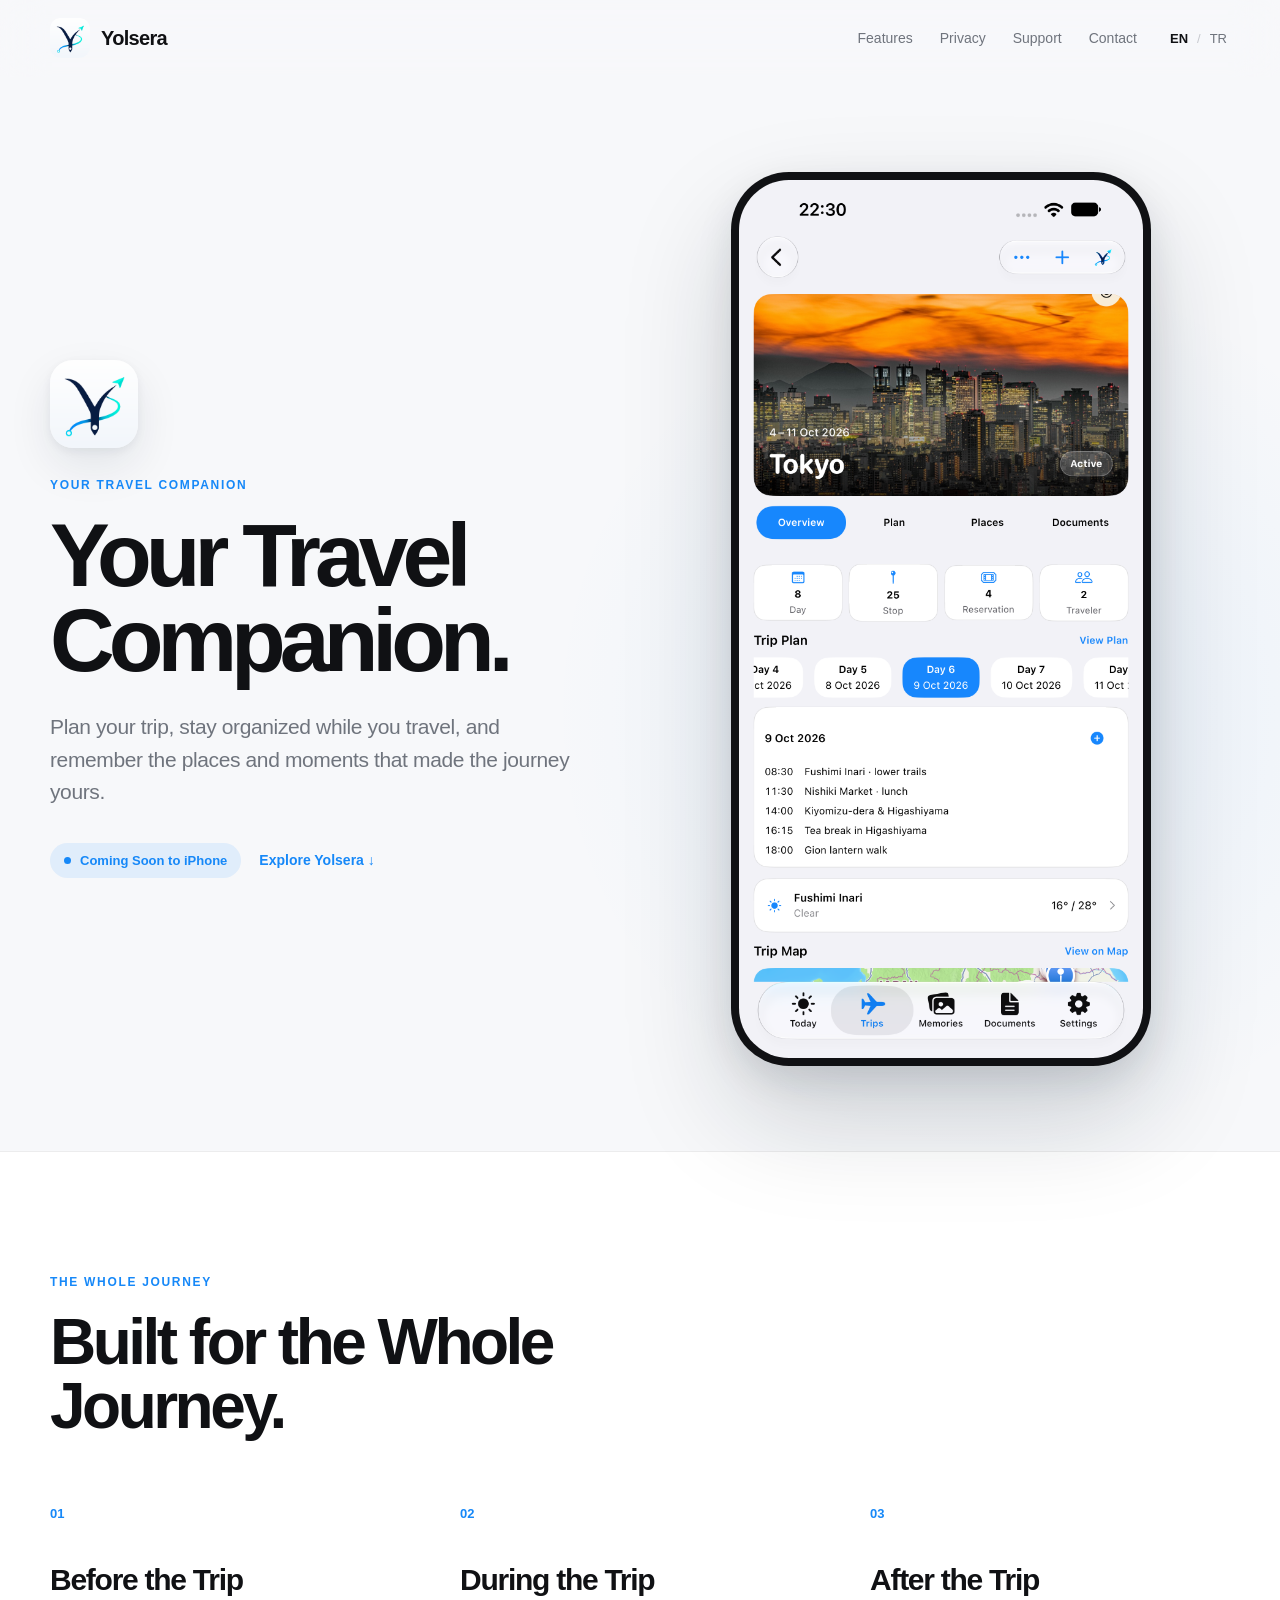
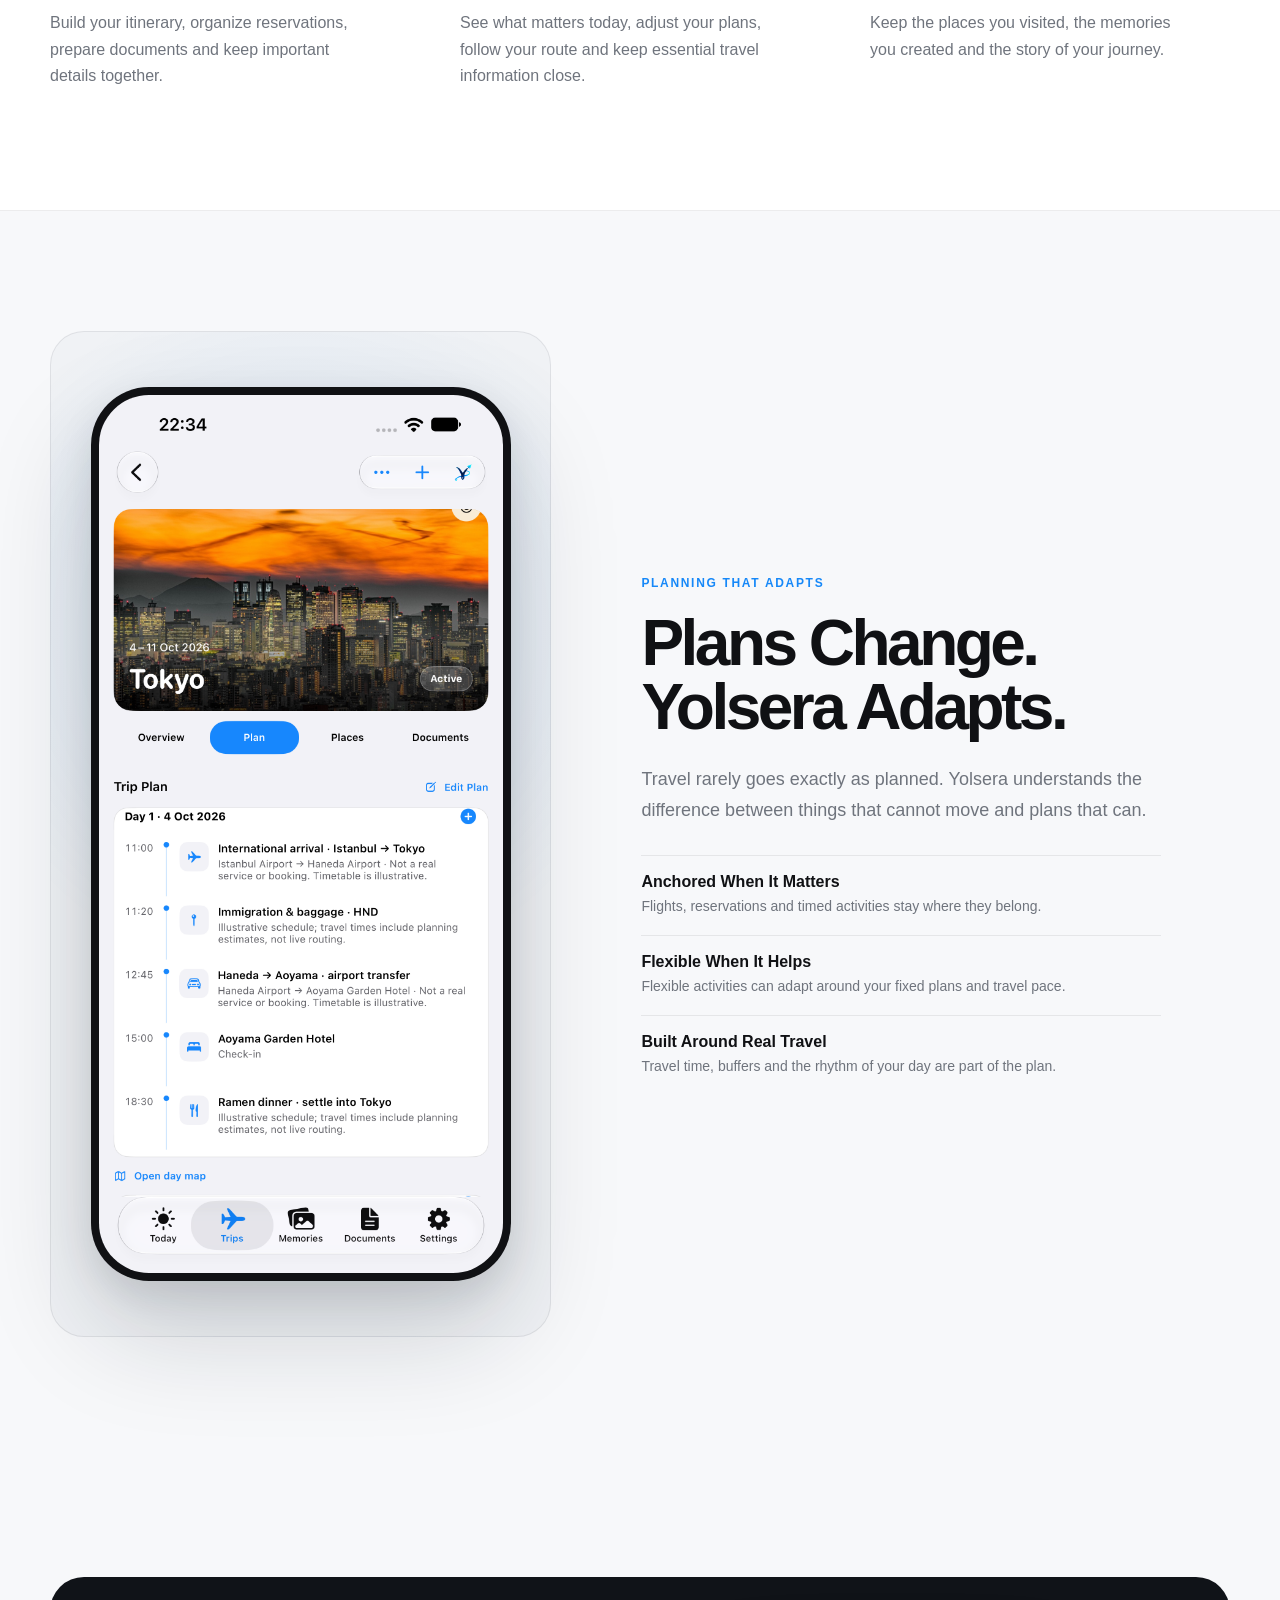
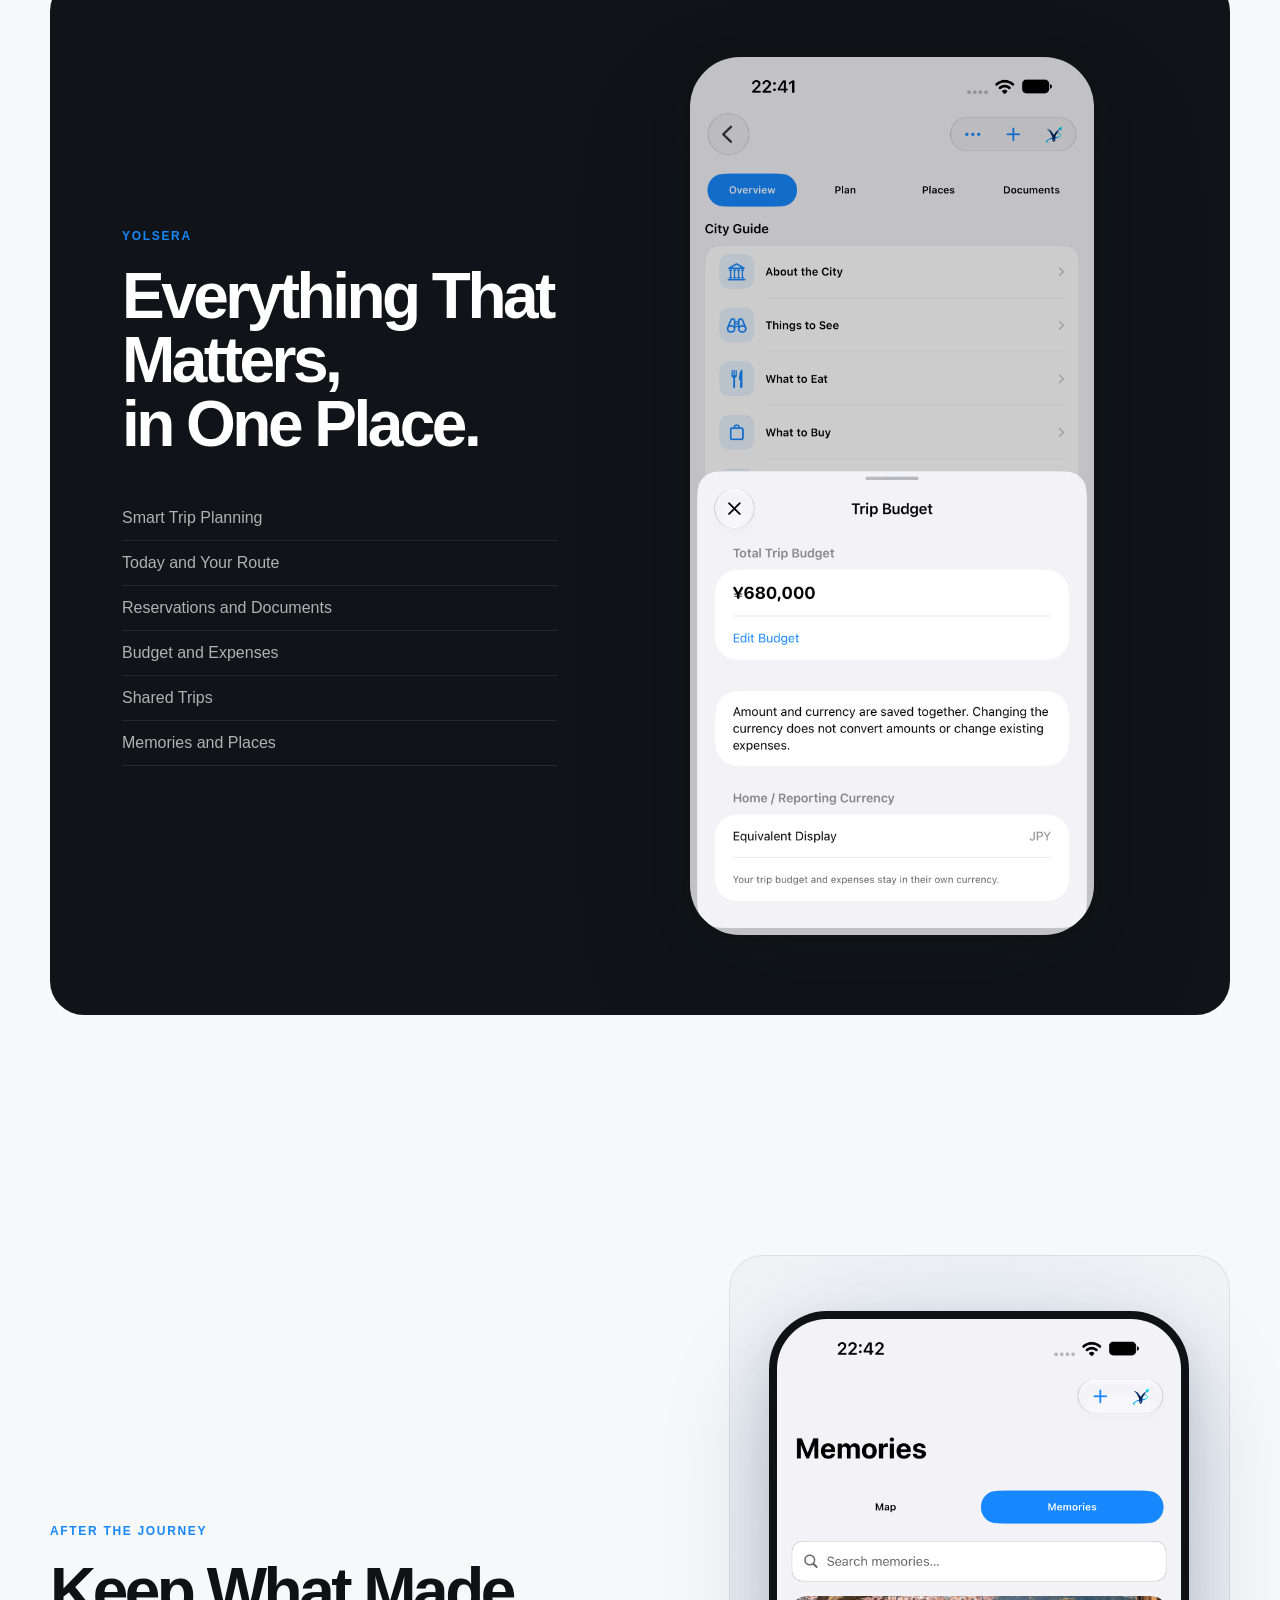
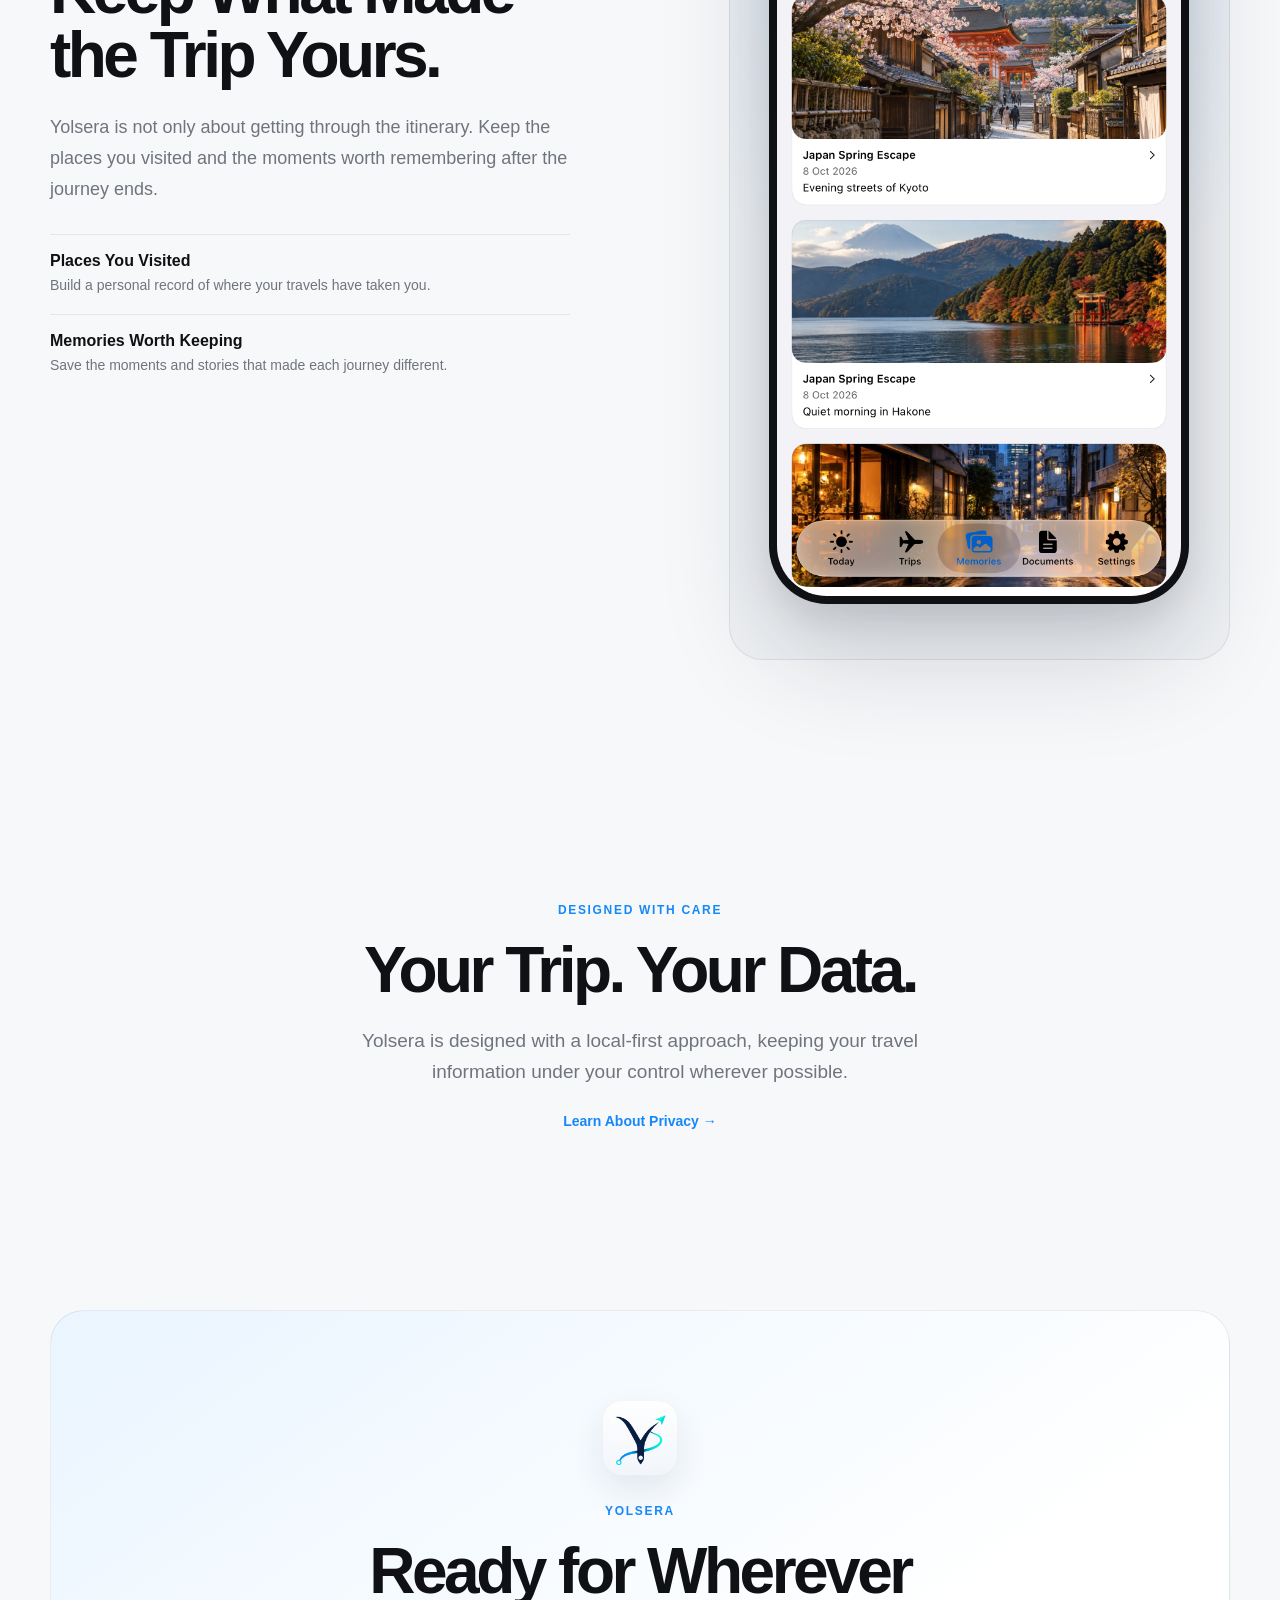
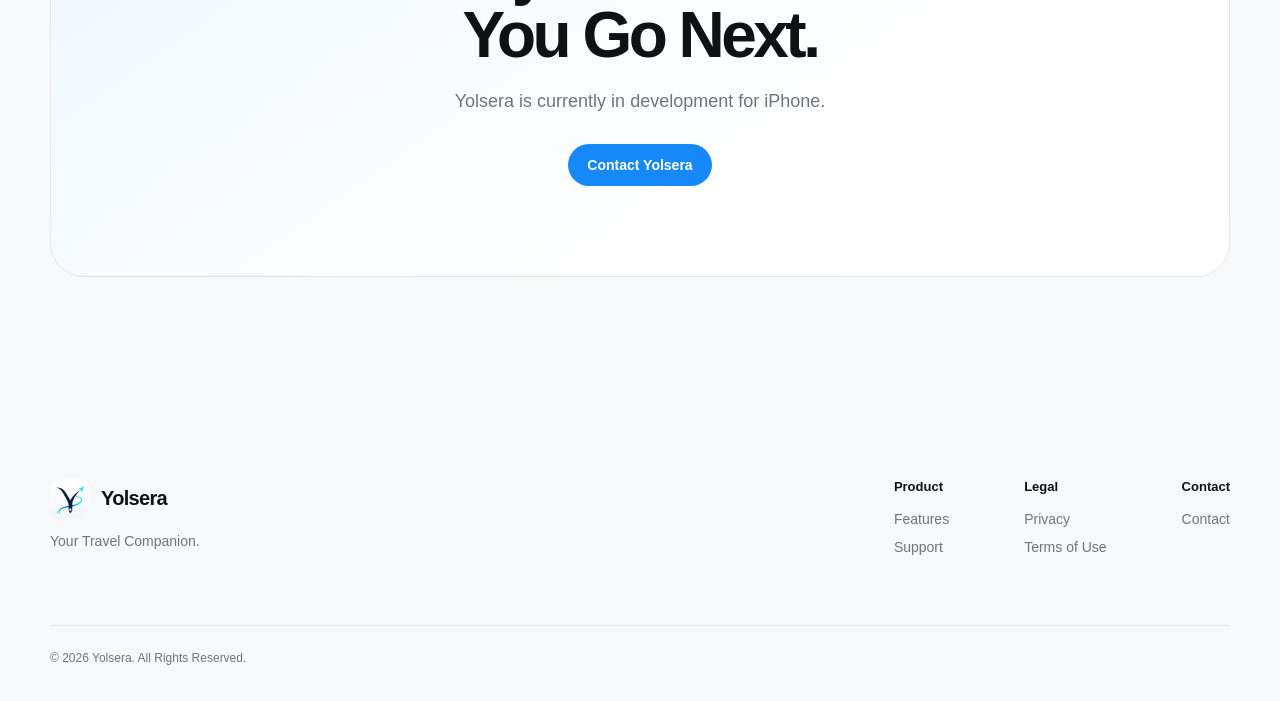
==== commit 0e4a69ba: "Remove dual showcase and update language comments Removed dual showcase section and its related styl" ====
--- a/index.html
+++ b/index.html
@@ -185,8 +185,7 @@
     }
 
     .feature-point {
-      padding:
-        17px 0;
+      padding: 17px 0;
 
       border-top:
         1px solid var(--line);
@@ -242,86 +241,6 @@
     }
 
 
-    /* TWO-SCREEN SHOWCASE */
-
-    .dual-showcase {
-      display: grid;
-
-      grid-template-columns:
-        minmax(0, 1fr)
-        minmax(0, 1fr);
-
-      align-items: center;
-
-      gap: 32px;
-
-      padding:
-        55px;
-
-      overflow: hidden;
-
-      background: #101318;
-
-      border-radius:
-        var(--radius-large);
-    }
-
-    .dual-showcase-copy {
-      color: #ffffff;
-    }
-
-    .dual-showcase-copy h2 {
-      margin-bottom: 24px;
-
-      font-size:
-        clamp(42px, 5vw, 66px);
-
-      line-height: 1;
-
-      letter-spacing: -0.055em;
-    }
-
-    .dual-showcase-copy p {
-      max-width: 520px;
-
-      color:
-        rgba(255, 255, 255, 0.66);
-
-      font-size: 18px;
-
-      line-height: 1.65;
-    }
-
-    .dual-showcase-devices {
-      position: relative;
-
-      min-height: 660px;
-    }
-
-    .dual-device {
-      position: absolute;
-
-      width:
-        min(64%, 310px);
-    }
-
-    .dual-device:first-child {
-      left: 2%;
-      top: 20px;
-
-      transform:
-        rotate(-4deg);
-    }
-
-    .dual-device:last-child {
-      right: 2%;
-      bottom: 10px;
-
-      transform:
-        rotate(4deg);
-    }
-
-
     /* FINAL CTA */
 
     .home-contact-link {
@@ -390,19 +309,6 @@
           min(82vw, 410px);
       }
 
-      .dual-showcase {
-        grid-template-columns: 1fr;
-
-        padding:
-          48px 28px;
-
-        gap: 30px;
-      }
-
-      .dual-showcase-devices {
-        min-height: 650px;
-      }
-
     }
 
 
@@ -412,14 +318,12 @@
         font-size: 12px;
       }
 
-      .feature-split-copy h2,
-      .dual-showcase-copy h2 {
+      .feature-split-copy h2 {
         font-size:
           clamp(38px, 12vw, 52px);
       }
 
-      .feature-split-copy p,
-      .dual-showcase-copy p {
+      .feature-split-copy p {
         font-size: 16px;
       }
 
@@ -440,21 +344,6 @@
 
       .marketing-shot {
         border-radius: 41px;
-      }
-
-      .dual-showcase {
-        padding:
-          40px 20px;
-
-        border-radius: 26px;
-      }
-
-      .dual-showcase-devices {
-        min-height: 560px;
-      }
-
-      .dual-device {
-        width: 68%;
       }
 
     }
@@ -573,7 +462,7 @@
           </picture>
 
 
-          <!-- EN -->
+          <!-- ENGLISH -->
           <div data-lang-content="en">
 
             <div class="eyebrow">
@@ -594,7 +483,7 @@
           </div>
 
 
-          <!-- TR -->
+          <!-- TÜRKÇE -->
           <div
             data-lang-content="tr"
             hidden
@@ -669,10 +558,10 @@
               class="marketing-shot"
               data-lang-content="en"
               role="img"
-              aria-label="Yolsera Today screen in English"
+              aria-label="Yolsera trip overview screen in English"
               style="
                 --shot:
-                  url('assets/en/02-today.png');
+                  url('assets/en/01-trip-overview.png');
               "
             ></div>
 
@@ -680,10 +569,10 @@
               class="marketing-shot"
               data-lang-content="tr"
               role="img"
-              aria-label="Yolsera Bugün ekranı"
+              aria-label="Yolsera seyahat genel bakış ekranı"
               style="
                 --shot:
-                  url('assets/tr/02-today.png');
+                  url('assets/tr/01-trip-overview.png');
               "
               hidden
             ></div>
@@ -908,7 +797,7 @@
 
         <div class="feature-split-copy">
 
-          <!-- EN -->
+          <!-- ENGLISH -->
           <div data-lang-content="en">
 
             <span class="eyebrow">
@@ -965,7 +854,7 @@
           </div>
 
 
-          <!-- TR -->
+          <!-- TÜRKÇE -->
           <div
             data-lang-content="tr"
             hidden
@@ -1174,7 +1063,7 @@
 
         <div class="feature-split-copy">
 
-          <!-- EN -->
+          <!-- ENGLISH -->
           <div data-lang-content="en">
 
             <span class="eyebrow">
@@ -1220,7 +1109,7 @@
           </div>
 
 
-          <!-- TR -->
+          <!-- TÜRKÇE -->
           <div
             data-lang-content="tr"
             hidden
